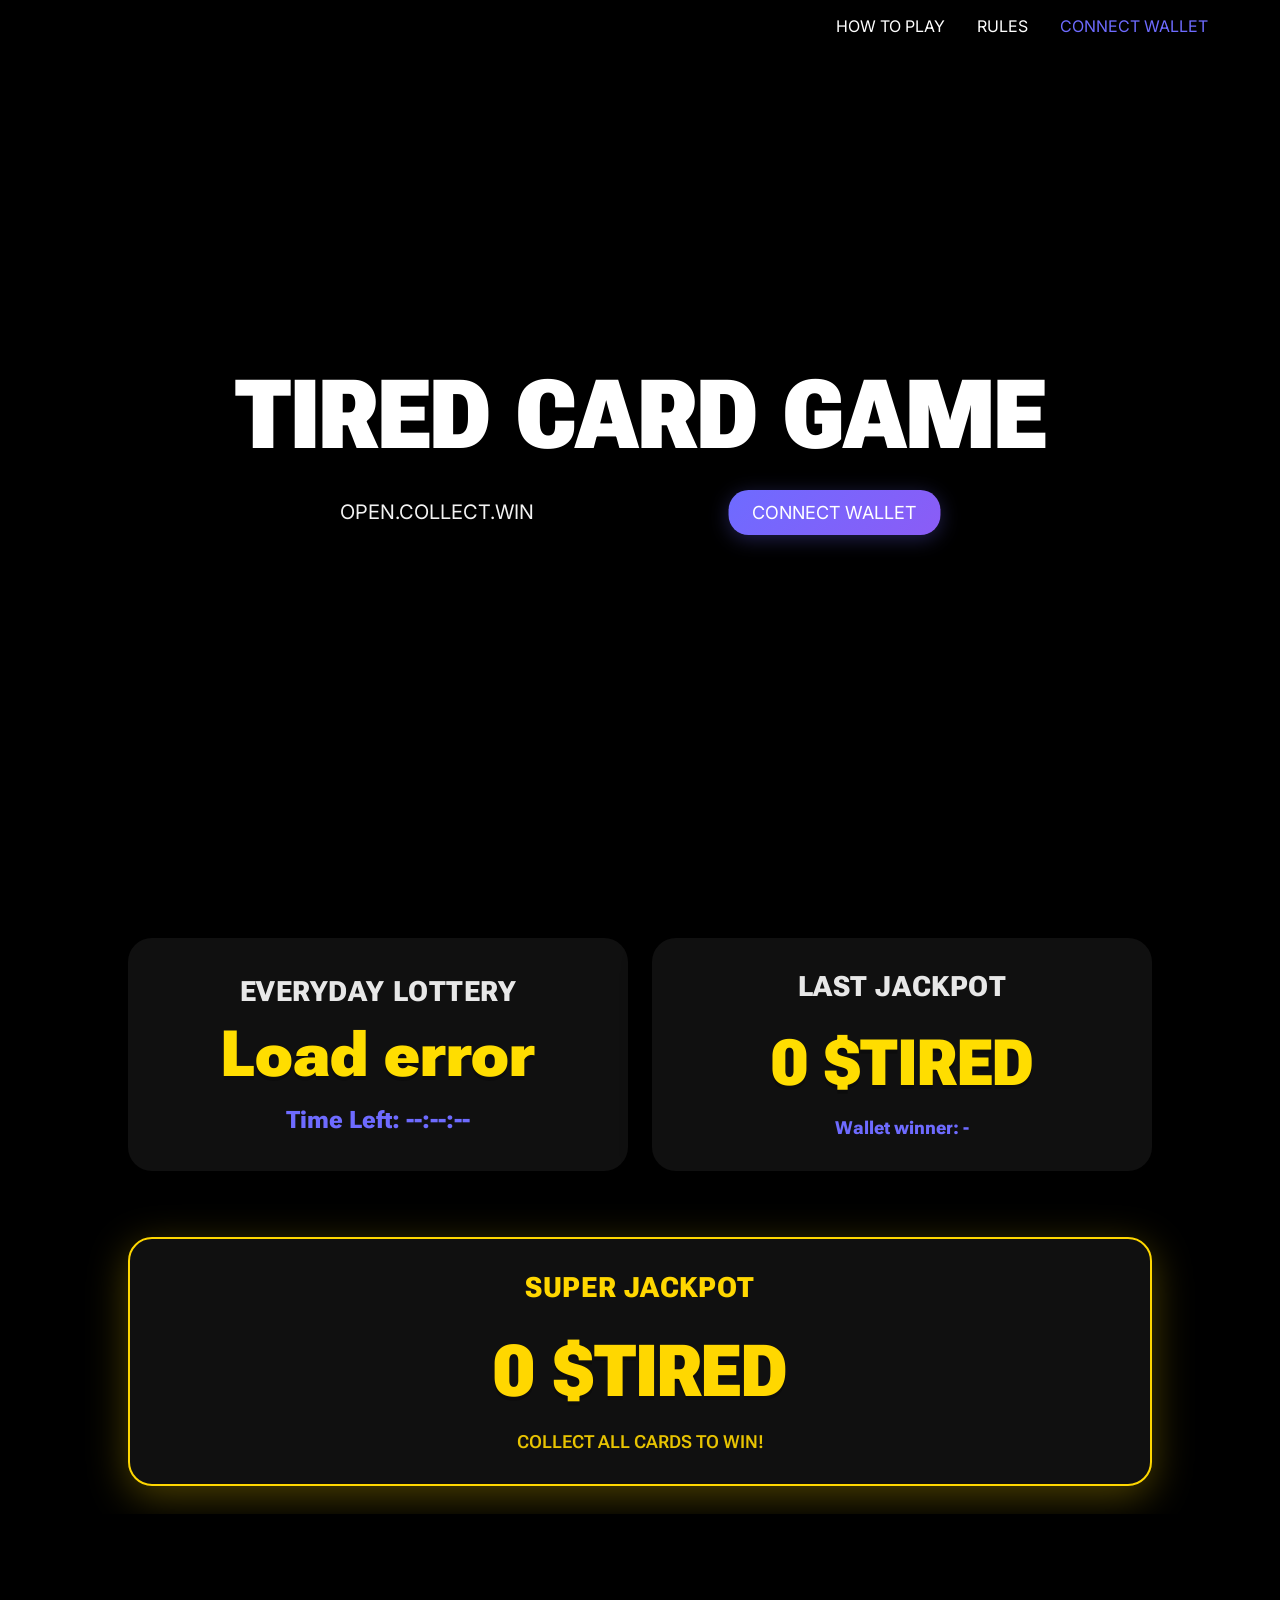
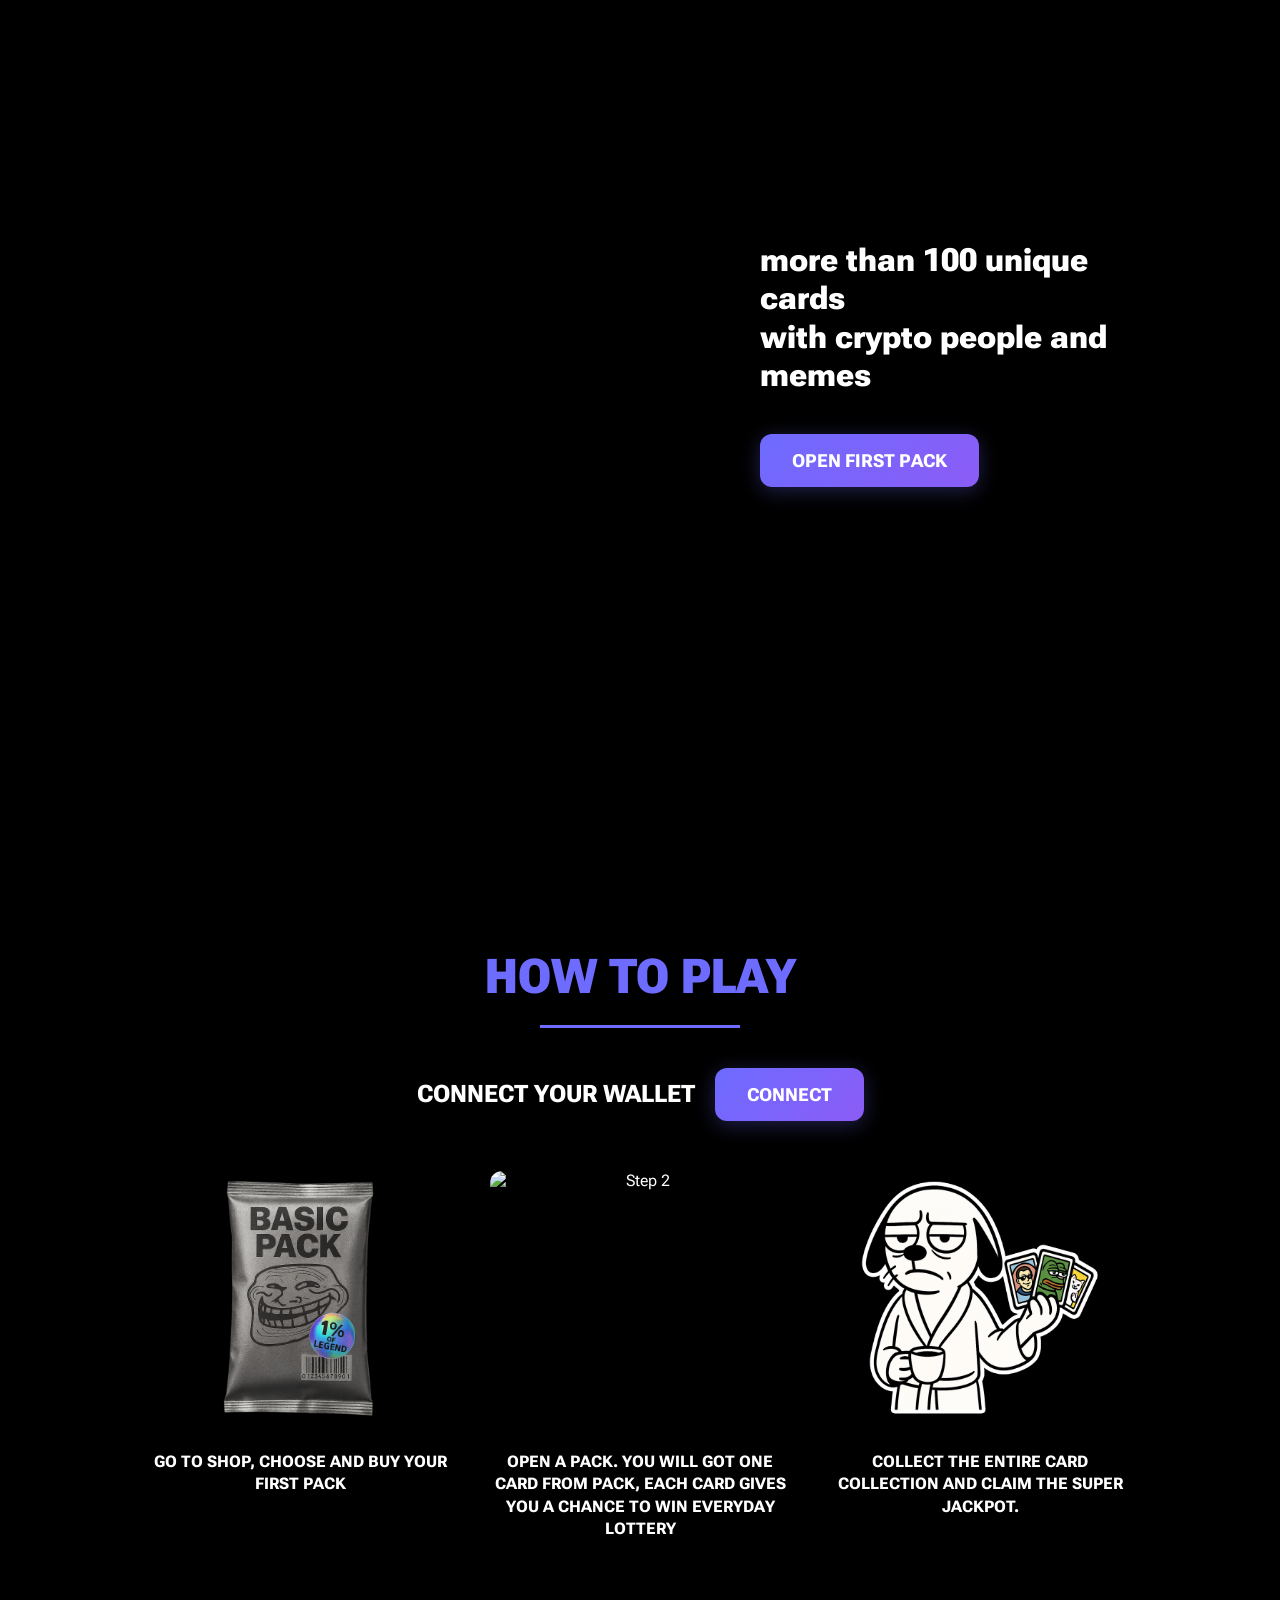
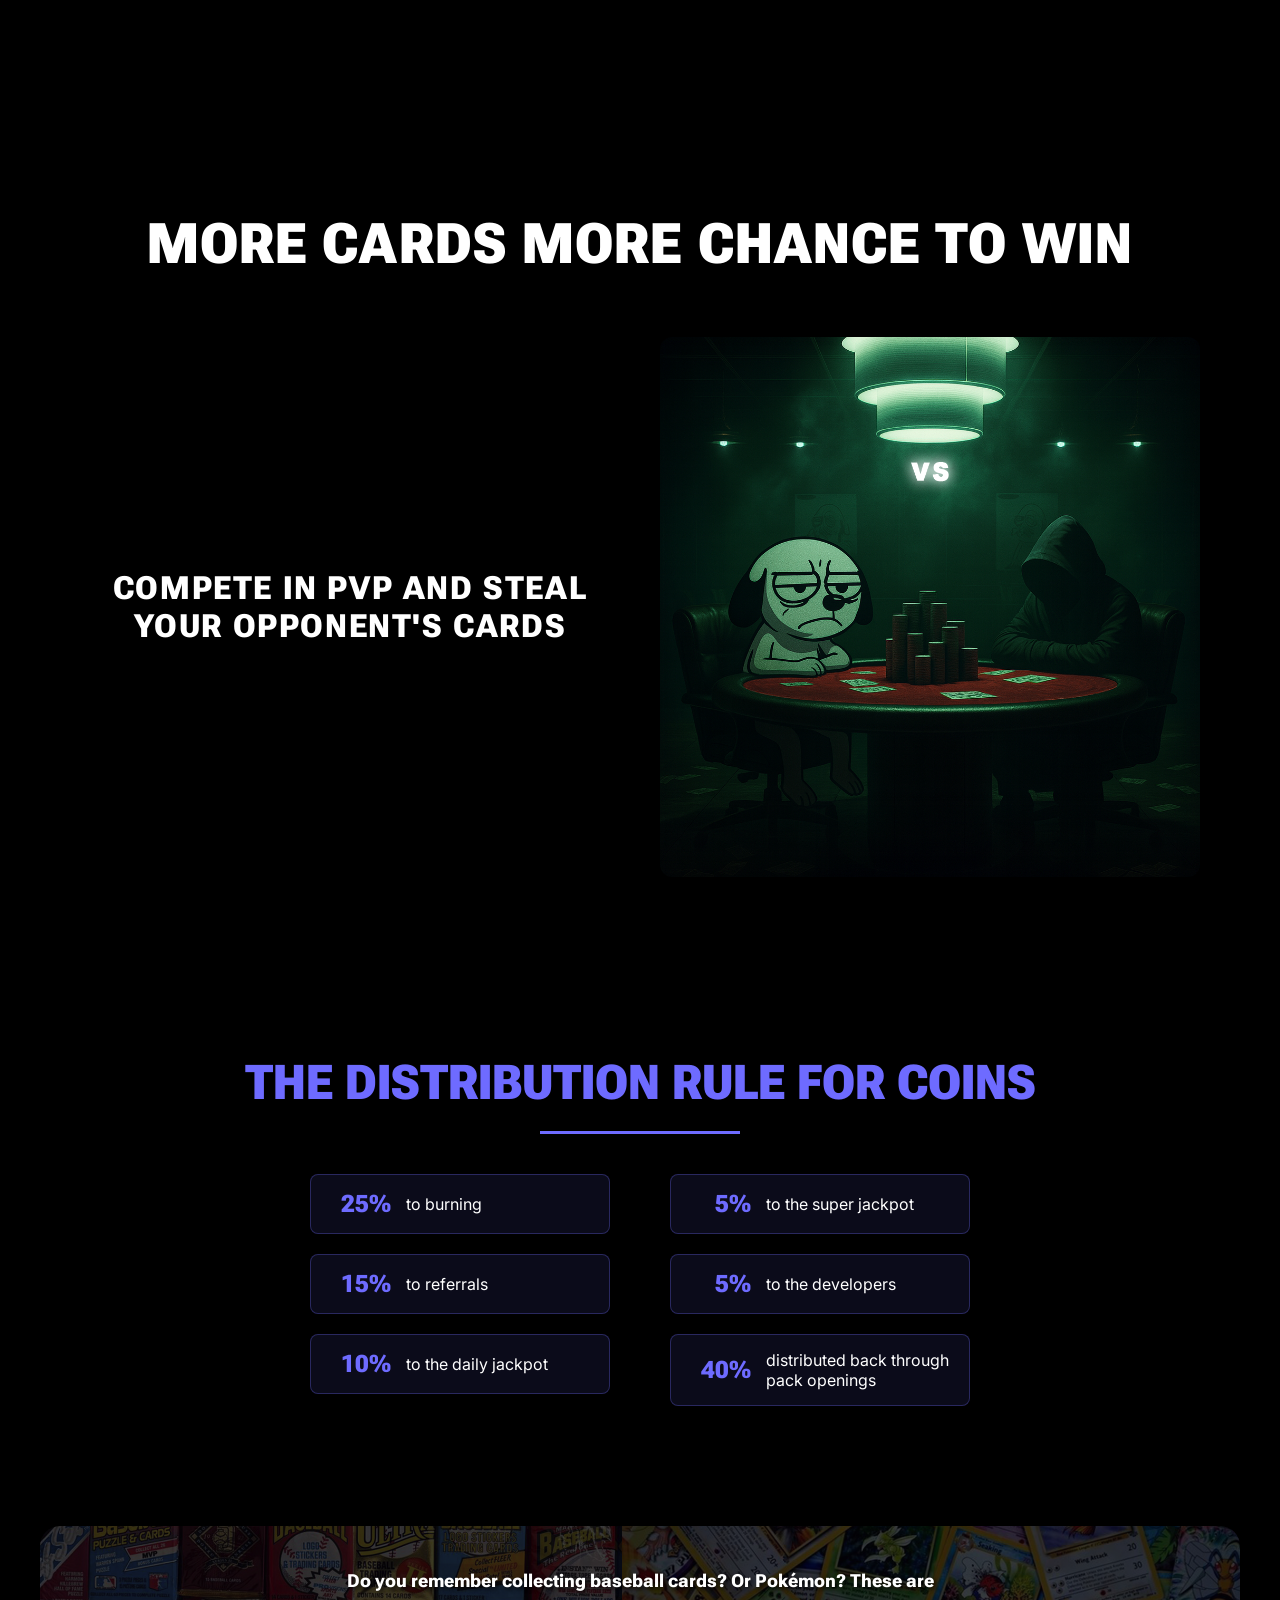
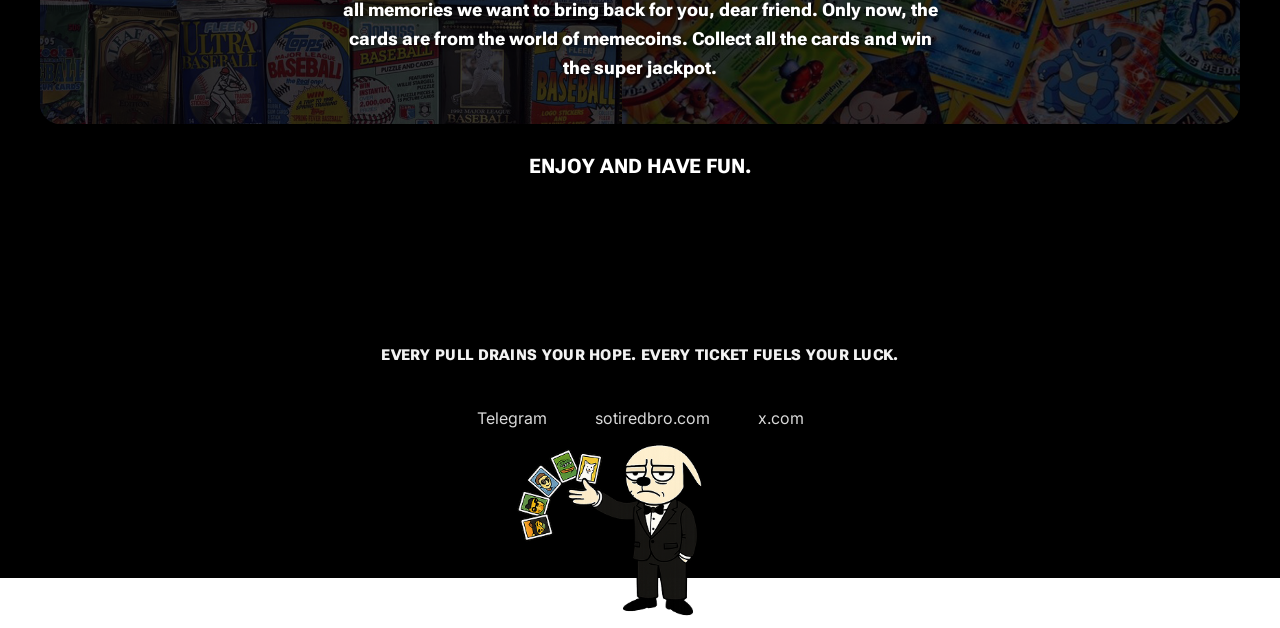
==== app/public/index.html @ 576affbe "mvp for software rewritten from the gamba repo on another backend" ====
<!DOCTYPE html>
<html lang="ru">
<head>
    <meta charset="UTF-8">
    <meta name="viewport" content="width=device-width, initial-scale=1.0">
    <title>Tired Game</title>
    <link rel="preconnect" href="https://fonts.googleapis.com">
    <link rel="preconnect" href="https://fonts.gstatic.com" crossorigin>
    <link href="https://fonts.googleapis.com/css2?family=Roboto+Flex:opsz,wght@8..144,100;8..144,800;8..144,900&family=Inter:wght@400&display=swap" rel="stylesheet">
    <link rel="stylesheet" href="css/style.css">
    <link rel="stylesheet" href="css/jackpot-animations.css">
    <script src="https://unpkg.com/@solana/web3.js@1.95.3/lib/index.iife.min.js"></script>
    <script>
        // Buffer polyfill for browser
        if (typeof Buffer === 'undefined') {
            window.Buffer = {
                from: (data, encoding) => {
                    if (typeof data === 'string') {
                        return new TextEncoder().encode(data);
                    }
                    return new Uint8Array(data);
                },
                isBuffer: (obj) => {
                    return obj instanceof Uint8Array;
                }
            };
        }
        
        // Ensure solanaWeb3 is available
        if (window.solanaWeb3) {
            console.log('Solana Web3.js loaded successfully');
        } else {
            console.error('Solana Web3.js failed to load');
        }
    </script>
</head>
<body class="page-home">
    <!-- Header -->
    <header class="header">
        <div class="header-content">
            <div class="header-brand"><span class="brand-label">$TIRED</span></div>
            <div id="user-section" class="user-info hidden">
                <div class="user-dropdown">
                    <button class="user-dropdown-button" id="userDropdownButton">
                        <span class="wallet-address-short" id="wallet-address-short"></span>
                        <span class="dropdown-arrow">▼</span>
                    </button>
                    <div class="user-dropdown-content" id="userDropdownContent">
                        <div class="dropdown-balance">
                            <span class="balance-label">Balance:</span>
                            <span class="balance-amount" id="balance">0.0000 TIRED</span>
                        </div>
                        <div class="dropdown-actions">
                            <button class="dropdown-logout-button" id="logoutButton">LOG OUT</button>
                        </div>
                    </div>
                </div>
            </div>

            <div id="auth-button-section" class="auth-header">
                <div class="header-nav">
                    <button class="nav-button" id="howItWorksButton">HOW TO PLAY</button>
                    <button class="nav-button" id="rulesButton">RULES</button>
                </div>
                <button id="authButtonHeader" class="connect-wallet-button">CONNECT WALLET</button>
            </div>
        </div>
    </header>

    <!-- Hero -->
    <section class="hero hidden" id="hero-section">
        <video class="hero-video" autoplay muted loop playsinline>
            <source src="img/main/rotation_pack.mp4" type="video/mp4">
        </video>
        <div class="hero-content">
            <h1 class="hero-title">TIRED CARD GAME</h1>
            <div class="hero-actions">
                <p class="hero-subtitle">OPEN.COLLECT.WIN</p>
                <button class="hero-connect-button" id="hero-connect-button">CONNECT WALLET</button>
            </div>
        </div>
    </section>

    <!-- Jackpots row: RTJ and Last Jackpot side by side -->
    <section class="jackpots-row">
        <!-- Real-time Jackpot block (home only) -->
        <section class="jackpot-section" id="rtj-section">
            <div class="jackpot-card">
                <div class="jackpot-title">EVERYDAY LOTTERY</div>
                <div class="jackpot-amount" id="rtj-amount">0 $TIRED</div>
                <div class="jackpot-timer" id="rtj-timer">Time Left: --:--:--</div>
            </div>
        </section>

        <!-- Last jackpot summary (home only) -->
        <section class="last-jackpot-section" id="lastj-section">
            <div class="last-card">
                <div class="last-header">
                    <div class="last-title">LAST JACKPOT</div>
                </div>
                <div class="last-prize-section">
                    <div class="last-amount" id="lastj-amount">0 $TIRED</div>
                </div>
                <div class="last-winner-section" id="lastj-winner" style="display: none;">
                    <div class="winner-wallet">
                        Wallet winner: <span id="lastj-winner-wallet">-</span>
                    </div>
                </div>
            </div>
        </section>
    </section>

    <!-- Super Jackpot block (home only) -->
    <section class="super-jackpot-section" id="superj-section">
        <div class="super-jackpot-card">
            <div class="super-jackpot-title">SUPER JACKPOT</div>
            <div class="super-jackpot-amount" id="superj-amount">0 $TIRED</div>
            <div class="super-jackpot-description">Collect all cards to win!</div>
        </div>
    </section>

    <!-- Hero Pack Opening Section -->
    <section class="hero-pack-section" id="hero-pack-section">
        <div class="hero-pack-container">
            <div class="hero-pack-video">
                <video class="pack-opening-video" autoplay muted loop playsinline>
                    <source src="img/main/opening_pack.mp4" type="video/mp4">
                </video>
            </div>
            <div class="hero-pack-content">
                <div class="hero-pack-text">
                    <div class="hero-pack-description">
                        more than 100 unique cards<br>
                        with crypto people and<br>
                        memes
                    </div>
                    <button class="hero-pack-button" id="hero-pack-connect-button">OPEN FIRST PACK</button>
                </div>
            </div>
        </div>
    </section>

    <!-- How to Play Section -->
    <section class="how-to-play-section" id="how-to-play-section">
        <div class="how-to-play-container">
            <div class="how-to-play-header">
                <h2 class="how-to-play-title">HOW TO PLAY</h2>
                <div class="how-to-play-underline"></div>
            </div>
            
            <div class="how-to-play-connect">
                <div class="connect-text">CONNECT YOUR WALLET</div>
                <button class="connect-button" id="how-to-play-connect-button">CONNECT</button>
            </div>
            
            <div class="how-to-play-steps">
                <div class="step">
                    <div class="step-image">
                        <img src="img/main/how1.png" alt="Step 1" class="step-img">
                    </div>
                    <div class="step-text">GO TO SHOP, CHOOSE AND BUY YOUR FIRST PACK</div>
                </div>
                
                <div class="step">
                    <div class="step-image">
                        <img src="img/main/how2.gif" alt="Step 2" class="step-img">
                    </div>
                    <div class="step-text">OPEN A PACK. YOU WILL GOT ONE CARD FROM PACK, EACH CARD GIVES YOU A CHANCE TO WIN EVERYDAY LOTTERY</div>
                </div>
                
                <div class="step">
                    <div class="step-image">
                        <img src="img/main/how3.png" alt="Step 3" class="step-img">
                    </div>
                    <div class="step-text">COLLECT THE ENTIRE CARD COLLECTION AND CLAIM THE SUPER JACKPOT.</div>
                </div>
            </div>
        </div>
    </section>

    <!-- Battle Section -->
    <section class="promo-section" id="promo-section">
        <div class="promo-container">
            <div class="promo-header">
                <h2 class="promo-title">MORE CARDS MORE CHANCE TO WIN</h2>
            </div>
            
            <div class="promo-content">
                <div class="promo-text">
                    COMPETE IN PVP AND STEAL YOUR OPPONENT'S CARDS
                </div>
                <div class="promo-image">
                    <img src="img/main/bar.png" alt="Promo" class="promo-img">
                </div>
            </div>
        </div>
    </section>

    <!-- Distribution Rules Section -->
    <section class="distribution-section" id="distribution-section">
        <div class="distribution-container">
            <div class="distribution-header">
                <h2 class="distribution-title">THE DISTRIBUTION RULE FOR COINS</h2>
                <div class="distribution-underline"></div>
            </div>
            
            <div class="distribution-rules">
                <div class="rule-column">
                    <div class="rule-item">
                        <span class="rule-percentage">25%</span>
                        <span class="rule-description">to burning</span>
                    </div>
                    <div class="rule-item">
                        <span class="rule-percentage">15%</span>
                        <span class="rule-description">to referrals</span>
                    </div>
                    <div class="rule-item">
                        <span class="rule-percentage">10%</span>
                        <span class="rule-description">to the daily jackpot</span>
                    </div>
                </div>
                <div class="rule-column">
                    <div class="rule-item">
                        <span class="rule-percentage">5%</span>
                        <span class="rule-description">to the super jackpot</span>
                    </div>
                    <div class="rule-item">
                        <span class="rule-percentage">5%</span>
                        <span class="rule-description">to the developers</span>
                    </div>
                    <div class="rule-item">
                        <span class="rule-percentage">40%</span>
                        <span class="rule-description">distributed back through pack openings</span>
                    </div>
                </div>
            </div>
        </div>
    </section>

    <!-- Nostalgia Section -->
    <section class="nostalgia-section" id="nostalgia-section">
        <div class="nostalgia-container">
            <div class="nostalgia-image-container">
                <img src="img/main/pc_last.png" alt="Nostalgia" class="nostalgia-image desktop-image">
                <img src="img/main/mb_last.png" alt="Nostalgia" class="nostalgia-image mobile-image">
                <div class="nostalgia-text">
                    <p>Do you remember collecting baseball cards? Or Pokémon? These are all memories we want to bring back for you, dear friend. Only now, the cards are from the world of memecoins. Collect all the cards and win the super jackpot.</p>
                </div>
            </div>
            <div class="nostalgia-bottom-text">
                <p>ENJOY AND HAVE FUN.</p>
            </div>
        </div>
    </section>

    <!-- Footer -->
    <footer class="footer-section hidden" id="footer">
        <div class="footer-inner">
            <div class="footer-title">EVERY PULL DRAINS YOUR HOPE. EVERY TICKET FUELS YOUR LUCK.</div>
            <div class="footer-links">
                <a href="https://t.me/tiredctoo" class="footer-link">Telegram</a>
                <a href="https://sotiredbro.com" class="footer-link">sotiredbro.com</a>
                <a href="https://x.com/imtiredofcrypto" class="footer-link">x.com</a>
            </div>
            <img src="img/footer.png" alt="Footer" class="footer-image">
        </div>
        <div class="footer-base"></div>
    </footer>

    <script src="scripts/main.js"></script>

    <!-- Message notification -->
    <div id="message" class="hidden"></div>

    <!-- Purchase / Open Modal -->
    <div id="modal-overlay" class="modal-overlay hidden"></div>
    <div id="purchase-modal" class="modal hidden">
        <div class="modal-body" id="modal-body">
            <!-- dynamic content -->
        </div>
    </div>
</body>
</html>
---- app/public/css/style.css ----
* {
    margin: 0;
    padding: 0;
    box-sizing: border-box;
}

html {
    overflow-x: hidden;
    max-width: 100vw;
}

body {
    font-family: 'Roboto Flex', 'Segoe UI', Tahoma, Geneva, Verdana, sans-serif;
    background: #000000;
    color: #ffffff;
    min-height: 100vh;
    overflow-x: hidden;
    max-width: 100vw;
}

/* Prevent horizontal scroll */
.main-content,
.promo-section,
.promo-container,
.promo-content {
    max-width: 100vw;
    overflow-x: hidden;
}

/* Header */
.header {
    background: transparent;
    padding: 1rem 0;
    position: absolute;
    top: 0;
    left: 0;
    right: 0;
    z-index: 100;
}

.header-content {
    max-width: 1200px;
    margin: 0 auto;
    display: flex;
    justify-content: flex-end;
    align-items: center;
    padding: 0 2rem;
}

/* Left brand in header (hidden by default, shown on mobile) */
.header-brand { display: none; }
.header-brand .brand-label {
    color: #ffffff;
    font-family: 'Inter', sans-serif;
    font-size: 16px;
    font-weight: 400;
    text-transform: uppercase;
    pointer-events: none;
}

.header-nav {
    display: flex;
    gap: 2rem;
    margin-right: 2rem;
}

.nav-button {
    background: none;
    border: none;
    color: #ffffff;
    font-family: 'Inter', sans-serif;
    font-size: 16px;
    font-weight: 400;
    cursor: pointer;
    transition: all 0.3s ease;
    text-transform: uppercase;
}

.nav-button:hover {
    opacity: 0.8;
}

.user-info {
    display: flex;
    align-items: center;
    gap: 1rem;
}

.user-dropdown {
    position: relative;
    display: inline-block;
}

.user-dropdown-button {
    background: linear-gradient(45deg, #00d4ff, #0099cc);
    border: none;
    color: #ffffff;
    padding: 10px 16px;
    border-radius: 12px;
    font-family: 'Roboto Flex', sans-serif;
    font-weight: 700;
    cursor: pointer;
    display: flex;
    align-items: center;
    gap: 8px;
    transition: all 0.3s ease;
    min-width: 120px;
    justify-content: space-between;
}

.user-dropdown-button:hover {
    background: linear-gradient(45deg, #00b8e6, #0088bb);
    transform: translateY(-1px);
}

.wallet-address-short {
    font-size: 14px;
    font-weight: 600;
}

.dropdown-arrow {
    font-size: 12px;
    transition: transform 0.3s ease;
}

.user-dropdown.open .dropdown-arrow {
    transform: rotate(180deg);
}

.user-dropdown-content {
    position: absolute;
    top: 100%;
    right: 0;
    background: #101010;
    border-radius: 12px;
    padding: 16px;
    width: 200px;
    box-shadow: 0 10px 30px rgba(0,0,0,0.35);
    z-index: 1000;
    opacity: 0;
    visibility: hidden;
    transform: translateY(-10px);
    transition: all 0.3s ease;
    margin-top: 8px;
}

.user-dropdown.open .user-dropdown-content {
    opacity: 1;
    visibility: visible;
    transform: translateY(0);
}

.dropdown-balance {
    display: flex;
    align-items: center;
    margin-bottom: 12px;
    padding-bottom: 12px;
    border-bottom: 1px solid #333;
    gap: 8px;
}

.balance-label {
    color: #cccccc;
    font-size: 14px;
    font-weight: 500;
}

.balance-amount {
    color: #FFDD00;
    font-size: 16px;
    font-weight: 700;
}

.dropdown-actions {
    display: flex;
    justify-content: center;
}

.dropdown-logout-button {
    background: #f44336;
    color: white;
    border: none;
    padding: 8px 16px;
    border-radius: 8px;
    cursor: pointer;
    font-size: 14px;
    font-weight: 600;
    text-transform: uppercase;
    transition: all 0.3s ease;
    width: 100%;
}

.dropdown-logout-button:hover {
    background: #d32f2f;
    transform: translateY(-1px);
}

/* Main Content */
.main-content {
    max-width: 1200px;
    margin: 2rem auto;
    padding: 0 2rem;
}

.page {
    background: transparent;
    border-radius: 0;
    padding: 0;
    box-shadow: none;
    min-height: 0;
}

/* Styles for individual pages */
body:not(.page-home) .page {
    display: block !important;
    min-height: 100vh;
    padding-top: 80px; /* Space for header */
}

/* Ensure shop page content is visible */
.page-shop .page {
    display: block !important;
    min-height: 100vh;
    padding-top: 80px;
}

/* Ensure shop content is visible */
.page-shop .shop-content {
    display: block !important;
    visibility: visible !important;
    opacity: 1 !important;
}

.page-shop .jackpot-section,
.page-shop .last-jackpot-section,
.page-shop .packs-section {
    display: block !important;
    visibility: visible !important;
    opacity: 1 !important;
}

/* Ensure jackpot blocks are visible on all non-home pages */
.page-shop .jackpot-section,
.page-cards .jackpot-section,
.page-battle .jackpot-section,
.page-referral .jackpot-section,
.page-rules .jackpot-section {
    transform: translateX(0) !important;
    opacity: 1 !important;
    visibility: visible !important;
}

.page-shop .last-jackpot-section,
.page-cards .last-jackpot-section,
.page-battle .last-jackpot-section,
.page-profile .last-jackpot-section,
.page-rules .last-jackpot-section {
    transform: translateX(0) !important;
    opacity: 1 !important;
    visibility: visible !important;
}

/* Ensure last jackpot winner section is visible on home page */
.page-home .last-winner-section {
    display: block !important;
}


.page.hidden { display: none; }

.logout-button {
    background: #f44336;
    color: white;
    border: none;
    padding: 8px 16px;
    border-radius: 20px;
    cursor: pointer;
    font-size: 0.9rem;
}

.auth-header { display: flex; align-items: center; }

.connect-wallet-button {
    background: none;
    border: none;
    color: #6E6BFF;
    font-family: 'Inter', sans-serif;
    font-size: 16px;
    font-weight: 400;
    cursor: pointer;
    transition: all 0.3s ease;
    text-transform: uppercase;
}

.connect-wallet-button:hover { 
    opacity: 0.8; 
}

.connect-wallet-button:disabled { 
    opacity: 0.6; 
    cursor: not-allowed; 
    transform: none; 
}

/* Page Content */
.page-title { font-size: 2rem; color: #333; margin-bottom: 2rem; text-align: center; }
/* Packs Shop */
.packs-section { margin-top: 4vh; }
.packs-title {
    font-family: 'Roboto Flex', sans-serif;
    font-weight: 900; /* Black */
    font-size: 40px;
    text-transform: uppercase;
    color: #ffffff;
    margin: 0 5% 24px;
}
.packs-grid {
    display: grid;
    grid-template-columns: repeat(auto-fit, minmax(280px, 1fr));
    row-gap: 4vw;
    column-gap: 12vw;
    margin: 0 5% 40px;
}

/* My Packs on collection page: 3 per row on desktop, centered */
#mypacks-section .packs-grid,
#mypacks-grid {
    display: grid;
    grid-template-columns: repeat(3, minmax(220px, 1fr));
    gap: 24px;
    max-width: 1200px;
    margin: 0 auto 40px; /* center */
}

/* Reduce pack visual size inside My Packs only */
#mypacks-grid .pack-image { max-height: 360px; }

/* Denser grid on Shop page only */
.shop-content .packs-grid {
    row-gap: 2vw;
    column-gap: 6vw;
    margin: 0 2% 32px;
}
.pack-container { display: flex; flex-direction: column; gap: 0; }
.pack-image { width: 100%; height: auto; max-height: 600px; object-fit: contain; border-radius: 16px 16px 0 0; }
.pack-card { background: #101010; border: none; border-radius: 16px; padding: 20px; color: #fff; display: flex; flex-direction: column; gap: 10px; }
.pack-name { font-family: 'Roboto Flex', sans-serif; font-weight: 800; font-size: 24px; margin-bottom: 8px; }
.pack-price { font-family: 'Roboto Flex', sans-serif; font-weight: 600; font-size: 16px; color: #ddd; }
.pack-rates { font-family: 'Roboto Flex', sans-serif; font-weight: 300; font-size: 13px; color: #cccccc; line-height: 1.4; margin-top: 8px; }
.pack-actions { margin-top: 12px; }
.pack-buy-btn { background: #6A5ACD; border: none; color: #ffffff; padding: 10px 16px; border-radius: 12px; font-family: 'Roboto Flex', sans-serif; font-weight: 700; cursor: pointer; width: 100%; }
.pack-buy-btn:hover { background: #5A4ABD; }
.pack-buy-btn:disabled { opacity: 0.6; cursor: not-allowed; }

/* Distribution Rules Section */
.distribution-section {
    width: 100%;
    min-height: 50vh;
    background: #000000;
    padding: 60px 0;
    display: flex;
    align-items: center;
    justify-content: center;
}

.distribution-section {
    opacity: 0;
    transform: translateY(50px);
    transition: all 1.2s cubic-bezier(0.4, 0, 0.2, 1);
}

.distribution-section.animate-in {
    opacity: 1;
    transform: translateY(0);
}

.distribution-header {
    opacity: 0;
    transform: translateY(30px);
    transition: all 0.8s cubic-bezier(0.4, 0, 0.2, 1) 0.2s;
}

.distribution-section.animate-in .distribution-header {
    opacity: 1;
    transform: translateY(0);
}

.distribution-rules {
    opacity: 0;
    transform: translateY(30px);
    transition: all 0.8s cubic-bezier(0.4, 0, 0.2, 1) 0.4s;
}

.distribution-section.animate-in .distribution-rules {
    opacity: 1;
    transform: translateY(0);
}

.distribution-container {
    width: 100%;
    max-width: 1200px;
    padding: 0 40px;
    text-align: center;
}

.distribution-header {
    margin-bottom: 40px;
}

.distribution-title {
    font-family: 'Roboto Flex', sans-serif;
    font-weight: 800;
    font-size: 48px;
    color: #6E6BFF;
    margin: 0 0 20px 0;
    text-transform: uppercase;
}

.distribution-underline {
    width: 200px;
    height: 3px;
    background: #6E6BFF;
    margin: 0 auto;
}

.distribution-rules {
    display: flex;
    gap: 60px;
    justify-content: center;
    align-items: flex-start;
}

.rule-column {
    display: flex;
    flex-direction: column;
    gap: 20px;
    flex: 1;
    max-width: 300px;
}

.rule-item {
    display: flex;
    align-items: center;
    gap: 15px;
    padding: 15px 20px;
    background: rgba(110, 107, 255, 0.1);
    border: 1px solid rgba(110, 107, 255, 0.3);
    border-radius: 8px;
    transition: all 0.3s ease;
}

.rule-item:hover {
    background: rgba(110, 107, 255, 0.2);
    border-color: rgba(110, 107, 255, 0.5);
    transform: translateY(-2px);
}

.rule-percentage {
    font-family: 'Roboto Flex', sans-serif;
    font-weight: 800;
    font-size: 24px;
    color: #6E6BFF;
    min-width: 60px;
    text-align: right;
}

.rule-description {
    font-family: 'Inter', sans-serif;
    font-weight: 400;
    font-size: 16px;
    color: #ffffff;
    text-align: left;
    flex: 1;
}

/* Responsive Design for Distribution Section */
@media (max-width: 768px) {
    .distribution-container {
        padding: 0 20px;
    }
    
    .distribution-title {
        font-size: 36px;
    }
    
    .distribution-rules {
        flex-direction: column;
        gap: 20px;
        align-items: center;
    }
    
    .rule-column {
        max-width: 100%;
        width: 100%;
    }
    
    .rule-item {
        padding: 12px 16px;
    }
    
    .rule-percentage {
        font-size: 20px;
        min-width: 50px;
    }
    
    .rule-description {
        font-size: 14px;
    }
}

@media (max-width: 480px) {
    .distribution-title {
        font-size: 28px;
    }
    
    .rule-percentage {
        font-size: 18px;
        min-width: 45px;
    }
    
    .rule-description {
        font-size: 13px;
    }
}

.footer-section { margin-top: 12vh; position: relative; padding-bottom: 200px; }
.footer-inner { text-align: center; color: #ffffff; display: flex; flex-direction: column; align-items: center; gap: 20px; }
.footer-title {
    font-family: 'Roboto Flex', sans-serif;
    font-weight: 900; /* Black */
    font-size: 15px;
    text-transform: uppercase;
    letter-spacing: 0.02em;
    opacity: 0.95;
}
.footer-links {
    margin-top: 24px;
    display: flex;
    gap: 48px;
    align-items: center;
    justify-content: center;
}
.footer-link {
    color: #ffffff;
    text-decoration: none;
    font-family: 'Inter', sans-serif;
    opacity: 0.85;
}
.footer-link:hover { opacity: 1; }

.footer-base { position: absolute; left: 0; right: 0; bottom: 0; width: 100%; height: 50px; background: #ffffff; z-index: 1; }
.footer-image { position: absolute; left: 50%; bottom: 0; transform: translateX(-50%); height: 200px; object-fit: contain; z-index: 2; }

/* Footer on Shop page */
.shop-footer { margin-top: 12vh; text-align: center; color: #ffffff; }
.shop-footer .footer-title { font-family: 'Roboto Flex', sans-serif; font-weight: 900; font-size: 15px; text-transform: uppercase; letter-spacing: 0.02em; opacity: 0.95; }
.shop-footer .footer-links { margin-top: 24px; display: flex; gap: 48px; align-items: center; justify-content: center; }
.shop-footer .footer-link { color: #ffffff; text-decoration: none; font-family: 'Inter', sans-serif; opacity: 0.85; }
.shop-footer .footer-link:hover { opacity: 1; }
.pack-info-text {
    grid-column: 3;
    grid-row: 2;
    display: flex;
    flex-direction: column;
    align-items: center;
    justify-content: center;
    background: none;
    padding: 20px;
    color: #ffffff;
    font-family: 'Roboto Flex', sans-serif;
    font-weight: 800;
    font-size: 24px;
    text-transform: uppercase;
    text-align: center;
    line-height: 1.2;
    position: relative;
}

/* Referral page */
.referral-section { margin: 4vh 2% 12vh; }
.referral-row { display: grid; grid-template-columns: 120px 1fr auto; align-items: center; gap: 16px; margin: 24px 0; }
.ref-label { color: #ffffff; font-family: 'Inter', sans-serif; font-size: 18px; }
.ref-input { background: #21213a; color: #ffffff; border: 1px solid #334; padding: 12px 16px; border-radius: 14px; width: 100%; font-family: 'Inter', sans-serif; }
.ref-copy-btn { background: linear-gradient(45deg, #6E6BFF, #6E6BFF); color: #ffffff; border: none; padding: 10px 16px; border-radius: 14px; cursor: pointer; font-family: 'Inter', sans-serif; font-weight: 700; }
.referral-stats { display: grid; grid-template-columns: 1fr 1fr; gap: 24px; margin: 24px 0; }
.ref-stat { display: flex; gap: 12px; align-items: baseline; }
.ref-stat-label { color: #ffffff; opacity: .85; font-family: 'Inter', sans-serif; }
.ref-stat-value { color: #ffffff; font-family: 'Inter', sans-serif; font-size: 18px; }
.ref-claim { margin-top: 24px; }
.ref-claim-btn { background: #FFDD00; color: #000; border: none; padding: 14px 22px; border-radius: 24px; font-family: 'Roboto Flex', sans-serif; font-weight: 900; letter-spacing: .02em; cursor: pointer; }

.pack-info-text::after {
    content: '';
    width: 100%;
    height: 2px;
    background: #ffffff;
    margin-top: 10px;
    position: relative;
}


.rules-section {
    margin-top: 4vh;
}

.rules-container {
    margin: 0 5%;
    display: flex;
    flex-direction: column;
    gap: 20px;
}

.rules-card {
    background: #101010;
    border: 1px solid #1e1e1e;
    border-radius: 16px;
    padding: 24px;
}

.rules-card-title {
    font-family: 'Roboto Flex', sans-serif;
    font-weight: 800;
    font-size: 20px;
    color: #6E6BFF;
    text-transform: uppercase;
    margin-bottom: 12px;
}

.rules-list { 
    list-style: none; 
    padding-left: 0; 
}

.rules-list li {
    position: relative;
    padding-left: 18px;
    margin: 8px 0;
    font-family: 'Inter', sans-serif;
    opacity: 0.95;
}

.rules-list li::before {
    content: '';
    position: absolute;
    left: 0;
    top: 10px;
    width: 8px;
    height: 8px;
    border-radius: 50%;
    background: #6E6BFF;
}

@media (max-width: 768px) {
    .rules-container { margin: 0 2%; }
    .rules-card { padding: 18px; }
}

.content-grid {
    display: grid;
    grid-template-columns: repeat(auto-fit, minmax(300px, 1fr));
    gap: 2rem;
    margin-top: 2rem;
}

.card { background: #f8f9fa; padding: 1.5rem; border-radius: 15px; border: 1px solid #e9ecef; }
.card h3 { color: #333; margin-bottom: 1rem; }
.card p { color: #666; line-height: 1.6; }

/* Messages */
.message { margin-top: 1rem; padding: 1rem; border-radius: 10px; }
.message.error { background: #ffebee; color: #c62828; }
.message.success { background: #e8f5e8; color: #2e7d32; }
.hidden { display: none; }

/* Responsive */
@media (max-width: 768px) {
    .header-content { flex-direction: column; gap: 1rem; padding: 0 1rem; }
    .nav { gap: 1rem; }
    .user-info { flex-direction: column; gap: 0.5rem; }
    .main-content { padding: 0 1rem; }
    
    /* Make packs grid single column on mobile */
    .packs-grid {
        display: flex;
        flex-direction: column;
        gap: 3vh !important;
        margin: 0 2% 20px !important;
    }

    /* My Packs: stack full-width on mobile */
    #mypacks-section .packs-grid,
    #mypacks-grid {
        display: flex;
        flex-direction: column;
        max-width: 100%;
        width: 100%;
        margin: 0 2% 20px !important;
    }
    
    .shop-content .packs-grid {
        display: flex;
        flex-direction: column;
        gap: 3vh !important;
    }
    
    .packs-title {
        font-size: 32px;
        margin: 0 2% 16px;
    }
    
    /* Reduce pack sizes on mobile */
    .pack-image {
        max-height: 300px;
    }
    
    .pack-card {
        padding: 14px;
    }
    
    .pack-name {
        font-size: 18px;
    }
    
    .pack-price {
        font-size: 14px;
    }
    
    .pack-rates {
        font-size: 11px;
    }
}

/* Hero */
.hero {
    position: relative;
    height: 100vh;
    width: 100vw;
    overflow: hidden;
    display: flex;
    align-items: center;
    justify-content: center;
}

.hero-image {
    display: block;
    width: 100%;
    height: 100vh;
    object-fit: cover;
}

.hero-video {
    display: block;
    width: auto;
    height: auto;
    max-width: 100%;
    max-height: 80vh;
    object-fit: contain;
    z-index: 1;
}

.hero-content { 
    position: absolute; 
    top: 50%; 
    left: 50%; 
    transform: translate(-50%, -50%);
    z-index: 2;
    text-align: center;
    display: flex;
    flex-direction: column;
    align-items: center;
    justify-content: center;
}

.hero-title {
    margin: 0;
    color: #ffffff;
    text-transform: uppercase;
    font-family: 'Roboto Flex', sans-serif;
    font-weight: 800; /* ExtraBold */
    font-size: 96px;
    line-height: 1.05;
    text-shadow: 0 4px 20px rgba(0,0,0,0.35);
    white-space: nowrap;
}

.hero-actions {
    margin-top: 24px;
    display: flex;
    justify-content: space-between;
    align-items: center;
    width: 100%;
    max-width: 600px;
}

.hero-subtitle {
    font-family: 'Inter', sans-serif;
    font-size: 20px;
    font-weight: 400;
    color: #ffffff;
    opacity: 0.95;
    text-transform: uppercase;
    white-space: nowrap;
    margin: 0;
}

.hero-connect-button {
    background: linear-gradient(135deg, #6E6BFF 0%, #8B5CF6 100%);
    border: none;
    border-radius: 20px;
    padding: 12px 24px;
    color: #ffffff;
    font-family: 'Inter', sans-serif;
    font-weight: 400;
    font-size: 18px;
    text-transform: uppercase;
    cursor: pointer;
    transition: all 0.3s ease;
    white-space: nowrap;
    margin: 0;
    box-shadow: 0 4px 20px rgba(110, 107, 255, 0.3);
}

.hero-connect-button:hover { 
    transform: translateY(-2px); 
    box-shadow: 0 6px 25px rgba(110, 107, 255, 0.4);
}

.hero-connect-button:disabled { 
    opacity: 0.6; 
    cursor: not-allowed; 
    transform: none; 
}

@media (max-width: 1024px) {
    .hero-content { top: 50%; left: 50%; transform: translate(-50%, -50%); }
    .hero-title { font-size: 64px; }
    .hero-actions { max-width: 500px; }
    .hero-subtitle { font-size: 18px; }
    .hero-connect-button { font-size: 18px; }
    .hero-video { max-height: 80vh; }
}

@media (max-width: 1024px) {
    /* Mobile/tablet header adjustments */
    .header-content { justify-content: space-between; }
    .header-nav { display: none; }
    .header-brand { display: block; }
    .hero { height: 100vh; }
    .hero-content { top: 50%; left: 50%; transform: translate(-50%, -50%); }
    .hero-title { font-size: 42px; }
    .hero-actions { max-width: 400px; }
    .hero-subtitle { font-size: 16px; }
    .hero-connect-button { font-size: 16px; }
    .hero-video { max-height: 70vh; }
}


/* Jackpot */
.jackpots-row {
    display: flex;
    gap: 24px;
    align-items: stretch;
    justify-content: center;
    padding: 0 10%;
}

.jackpots-row #rtj-section,
.jackpots-row #lastj-section {
    flex: 1;
}

/* Normalize jackpot cards inside the jackpots row to look and size the same */
.jackpots-row .jackpot-card,
.jackpots-row .last-card {
    margin: 0; /* override any side margins */
    height: 100%;
    min-height: 200px;
    border-radius: 24px;
    padding: 32px 24px;
    background: #101010;
    box-shadow: 0 10px 30px rgba(0,0,0,0.35);
    display: flex;
    flex-direction: column;
    justify-content: center;
    align-items: center;
    text-align: center;
}
/* Override legacy side margins inside RTJ when used in jackpots-row */
.jackpots-row #rtj-section .jackpot-card { margin: 0; }
/* Tighter vertical spacing between rows inside jackpots on home */
.jackpots-row .jackpot-title,
.jackpots-row .last-title { margin-bottom: 12px; }
.jackpots-row .jackpot-amount,
.jackpots-row .last-amount { margin-bottom: 8px; }
.jackpots-row .jackpot-timer,
.jackpots-row .winner-wallet { margin-top: 8px; }

/* Animations are defined in jackpot-animations.css; no local overrides here */

@media (max-width: 768px) {
    .jackpots-row { flex-direction: column; gap: 16px; padding: 0 2%; }
}
.jackpot-section { 
    padding: 20px 0 28px; 
    margin-top: 2vh; 
    transition: all 1.5s cubic-bezier(0.4, 0, 0.2, 1);
}

/* Jackpot animations moved to jackpot-animations.css */

.jackpot-card { 
    background: #101010; 
    border-radius: 24px; 
    padding: 32px 24px; 
    box-shadow: 0 10px 30px rgba(0,0,0,0.35); 
    text-align: center; 
    min-height: 200px;
    display: flex;
    flex-direction: column;
    justify-content: center;
}
/* Home page jackpot should have side margins */
#rtj-section .jackpot-card { margin: 0 5%; }

.jackpot-title,
.last-title {
    font-family: 'Roboto Flex', sans-serif;
    font-weight: 800;
    font-size: 28px;
    letter-spacing: 0.02em;
    color: #FFFFFF;
    opacity: 0.9;
    margin-bottom: 28px;
}

.jackpot-amount,
.last-amount {
    font-family: 'Roboto Flex', sans-serif;
    font-weight: 800;
    font-size: 64px;
    line-height: 1.1;
    color: #FFDD00;
    text-shadow: 0 4px 0 rgba(0,0,0,0.25);
    margin-bottom: 20px;
    word-wrap: break-word;
    overflow-wrap: break-word;
}

.jackpot-timer,
.winner-wallet {
    font-family: 'Roboto Flex', sans-serif;
    font-weight: 800;
    font-size: 24px;
    color: #6E6BFF;
}

/* Reduce wallet font size only inside Last Jackpot block (desktop/tablet) */
.last-jackpot-section .winner-wallet {
    font-size: 18px;
}

/* Tighter vertical spacing only for Last Jackpot block */
.last-jackpot-section .last-title { margin-bottom: 6px; }
.last-jackpot-section .last-amount { margin-bottom: 4px; }
.last-jackpot-section .winner-wallet { margin-top: 4px; line-height: 1.2; }

/* Hide 'Prize pool:' label everywhere */
.last-subtitle { display: none !important; }

/* Compact spacing for Last Jackpot on all pages */
.last-card .last-title { margin-bottom: 6px; }
.last-card .last-amount { margin-bottom: 6px; }
.last-card .winner-wallet { margin-top: 6px; line-height: 1.2; }
.last-card .last-prize-section { margin-bottom: 6px; }

/* Smaller Last Jackpot fonts on all non-home pages */
body:not(.page-home) .last-jackpot-section .last-title { font-size: 22px; }
body:not(.page-home) .last-jackpot-section .last-amount { font-size: 56px; }
body:not(.page-home) .last-jackpot-section .winner-wallet { font-size: 16px; }

/* Last Jackpot */
.last-jackpot-section { 
    padding: 20px 0 28px; 
    margin-top: 2vh; 
    transition: all 1.5s cubic-bezier(0.4, 0, 0.2, 1);
}

/* Last jackpot animations moved to jackpot-animations.css */
.last-card {
    margin: 0 5%;
    background: #101010;
    border-radius: 24px;
    padding: 32px 24px;
    color: #ffffff;
    min-height: 150px;
    display: flex;
    flex-direction: column;
    justify-content: center;
    align-items: center;
}
.last-header { display: flex; justify-content: center; align-items: baseline; gap: 16px; margin-bottom: 20px; }
/* unify winner/info styles with timer */
/* winner-wallet unified above with jackpot-timer */
/* last-amount unified above with jackpot-amount */

/* Last jackpot content layout */
.last-prize-section {
    text-align: center;
    margin-bottom: 20px;
}

.last-winner-section {
    text-align: center;
}

/* Super Jackpot */
.super-jackpot-section { 
    padding: 20px 10% 28px; 
    margin-top: 2vh; 
    transition: all 1.5s cubic-bezier(0.4, 0, 0.2, 1);
}

.super-jackpot-card { 
    margin: 0;
    background: #101010;
    border: 2px solid #FFD700;
    border-radius: 24px; 
    padding: 32px 24px; 
    box-shadow: 0 10px 40px rgba(255, 215, 0, 0.3); 
    text-align: center; 
    min-height: 200px;
    display: flex;
    flex-direction: column;
    justify-content: center;
    animation: superJackpotGlow 2s ease-in-out infinite;
}

@keyframes superJackpotGlow {
    0%, 100% {
        box-shadow: 0 10px 40px rgba(255, 215, 0, 0.2);
        border-color: #FFD700;
    }
    50% {
        box-shadow: 0 10px 50px rgba(255, 215, 0, 0.4);
        border-color: #FFED4E;
    }
}

.super-jackpot-title {
    font-family: 'Roboto Flex', sans-serif;
    font-weight: 800;
    font-size: 28px;
    letter-spacing: 0.02em;
    color: #FFD700;
    opacity: 1;
    margin-bottom: 28px;
    text-transform: uppercase;
}

.super-jackpot-amount {
    font-family: 'Roboto Flex', sans-serif;
    font-weight: 800;
    font-size: 72px;
    line-height: 1.1;
    color: #FFD700;
    text-shadow: 0 4px 0 rgba(0,0,0,0.25);
    margin-bottom: 20px;
    word-wrap: break-word;
    overflow-wrap: break-word;
}

.super-jackpot-timer {
    font-family: 'Roboto Flex', sans-serif;
    font-weight: 800;
    font-size: 24px;
    color: #FFD700;
}

.super-jackpot-description {
    font-family: 'Roboto Flex', sans-serif;
    font-weight: 600;
    font-size: 18px;
    color: #FFD700;
    opacity: 0.9;
    text-transform: uppercase;
}

/* Jackpot carousel for non-home pages */
.jackpot-carousel {
    margin: 40px 0 60px;
    padding: 0 2%;
    position: relative;
    min-height: 280px; /* Minimum height, expands for last jackpot content */
    overflow: hidden;
}

.jackpot-carousel-track {
    position: relative;
    width: 100%;
    min-height: 280px;
}

.jackpot-carousel-item {
    position: absolute;
    top: 0;
    left: 0;
    width: 100%;
    opacity: 0;
    transform: translateX(20px);
    transition: opacity 1.5s ease-in-out, transform 1.5s ease-in-out; /* Smoother transition */
    pointer-events: none;
}

.jackpot-carousel-item.active {
    opacity: 1;
    transform: translateX(0);
    pointer-events: auto;
    z-index: 1;
}

/* Styling for carousel items */
.jackpot-carousel-item .jackpot-card,
.jackpot-carousel-item .last-card {
    margin: 0;
    width: 100%;
}

.jackpot-carousel-item .jackpot-card {
    height: 280px;
    display: flex;
    flex-direction: column;
    justify-content: center;
}

.jackpot-carousel-item .last-card {
    padding: 32px 24px;
    /* Auto height for last jackpot to fit all content */
    min-height: 280px;
    display: flex;
    flex-direction: column;
    justify-content: center;
    align-items: center;
}

.jackpot-carousel-item .super-jackpot-card {
    margin: 0;
    width: 100%;
    padding: 32px 24px;
    min-height: 280px;
    display: flex;
    flex-direction: column;
    justify-content: center;
}

.jackpot-carousel-item .super-jackpot-amount {
    font-size: 64px;
}

.jackpot-carousel-item .super-jackpot-timer {
    font-size: 24px;
}

.jackpot-carousel-item .super-jackpot-description {
    font-size: 16px;
}

/* Responsive design for jackpot */
@media (max-width: 768px) {
    .jackpot-card {
        padding: 24px 16px;
        min-height: 160px;
    }
    
    .jackpot-amount {
        font-size: 48px;
    }

    .jackpot-timer {
        font-size: 20px;
    }
    
    .last-card {
        padding: 20px 16px;
        min-height: 120px;
    }
    
    /* Fix carousel height on mobile */
    .jackpot-carousel {
        min-height: 380px;
    }
    
    .jackpot-carousel-track {
        min-height: 380px;
    }
    
    .jackpot-carousel-item .last-card {
        min-height: 380px;
    }
}

/* Responsive design for last jackpot */
@media (max-width: 768px) {
    .last-header {
        justify-content: center;
    }
    
    
    .last-prize-section {
        text-align: center;
        width: 100%;
    }
    
    .last-winner-section {
        text-align: center;
        width: 100%;
    }
    
    .jackpot-title,
    .last-title {
        font-size: 20px;
    }
    
    .last-date {
        font-size: 20px;
    }
    
    .last-subtitle {
        font-size: 18px;
    }
    
    .last-amount {
        font-size: 48px;
    }
    
    .winner-wallet {
        font-size: 12px;
        word-wrap: break-word;
        overflow-wrap: break-word;
        line-height: 1.3;
    }
    
    .shop-content .last-subtitle {
        font-size: 18px !important;
    }
    
    .shop-content .last-amount {
        font-size: 48px !important;
    }
    
    .shop-content .winner-wallet {
        font-size: 12px !important;
    }
}

@media (max-width: 480px) {
    .jackpot-card {
        padding: 20px 12px;
        min-height: 140px;
    }
    
    .jackpot-amount {
        font-size: 36px;
    }
    
    .jackpot-timer {
        font-size: 18px;
    }
    
    .last-card {
        padding: 16px 12px;
        min-height: 100px;
    }
    
    /* Fix carousel height on small mobile */
    .jackpot-carousel {
        min-height: 420px;
    }
    
    .jackpot-carousel-track {
        min-height: 420px;
    }
    
    .jackpot-carousel-item .last-card {
        min-height: 420px;
    }
}

/* removed duplicate unintended global overrides for last jackpot on mobile */
    .shop-content .last-subtitle {
        font-size: 14px !important;
    }
    
    .shop-content .last-amount {
        font-size: 36px !important;
    }
    
    .shop-content .winner-wallet {
        font-size: 10px !important;
    }

/* Hero Pack Opening Section */
.hero-pack-section {
    width: 100%;
    height: 100vh;
    display: flex;
    align-items: center;
    justify-content: center;
    background: #000000;
    position: relative;
    overflow: hidden;
    margin-bottom: 0 !important;
    padding-bottom: 0 !important;
}

.hero-pack-container {
    width: 100%;
    height: 100%;
    display: flex;
    position: relative;
}

.hero-pack-video {
    width: 50%;
    height: 100%;
    position: relative;
    overflow: hidden;
    padding: 100px;
    box-sizing: border-box;
}

.pack-opening-video {
    width: 100%;
    height: 100%;
    object-fit: contain;
}

.hero-pack-content {
    width: 50%;
    height: 100vh;
    display: flex;
    align-items: center;
    justify-content: center;
    background: #000000;
    padding: 40px;
}

.hero-pack-text {
    text-align: left;
    max-width: 400px;
    margin: 0 auto;
}

.hero-pack-description {
    font-family: 'Roboto Flex', sans-serif;
    font-weight: 800;
    font-size: 32px;
    color: #ffffff;
    line-height: 1.2;
    margin-bottom: 40px;
}

.hero-pack-button {
    background: linear-gradient(135deg, #6E6BFF 0%, #8B5CF6 100%);
    border: none;
    border-radius: 12px;
    padding: 16px 32px;
    font-family: 'Roboto Flex', sans-serif;
    font-weight: 800;
    font-size: 18px;
    color: #ffffff;
    text-transform: uppercase;
    cursor: pointer;
    transition: all 0.3s ease;
    box-shadow: 0 4px 20px rgba(110, 107, 255, 0.3);
}

.hero-pack-button:hover {
    transform: translateY(-2px);
    box-shadow: 0 6px 25px rgba(110, 107, 255, 0.4);
}

.hero-pack-button:active {
    transform: translateY(0);
}

/* Responsive design for hero pack section */
@media (max-width: 768px) {
    .hero-pack-section {
        min-height: 100vh !important;
        height: 100vh !important;
        padding: 0 !important;
        margin: 0 !important;
    }
    
    .hero-pack-container {
        height: 100vh !important;
        flex-direction: column;
        position: relative;
    }
    
    .hero-pack-video {
        width: 100%;
        height: 100% !important;
        position: absolute;
        top: 0;
        left: 0;
        z-index: 1;
        padding: 0;
        display: flex;
        align-items: center;
        justify-content: center;
    }
    
    .hero-pack-video .pack-opening-video {
        height: 100vh !important;
        width: 100%;
        object-fit: cover !important;
    }
    
    .hero-pack-content {
        width: 100%;
        height: 100%;
        position: relative;
        z-index: 2;
        background: rgba(0, 0, 0, 0.3);
        display: flex;
        align-items: center;
        justify-content: center;
        padding: 20px;
    }
    
    .hero-pack-text {
        text-align: center;
        max-width: 100%;
    }
    
    .hero-pack-description {
        font-size: 24px;
        margin-bottom: 30px;
        color: #ffffff;
        text-shadow: 0 2px 4px rgba(0, 0, 0, 0.5);
    }
    
    .hero-pack-button {
        font-size: 16px;
        padding: 14px 28px;
    }
}

@media (max-width: 480px) {
    .hero-pack-description {
        font-size: 20px;
        margin-bottom: 20px;
        text-shadow: 0 2px 4px rgba(0, 0, 0, 0.7);
    }
    
    .hero-pack-button {
        font-size: 14px;
        padding: 12px 24px;
        box-shadow: 0 4px 20px rgba(110, 107, 255, 0.4);
    }
}

/* How to Play Section */
.how-to-play-section {
    width: 100%;
    min-height: 100vh;
    background: #000000;
    padding: 0 !important;
    margin-top: -20px !important;
    display: flex;
    align-items: center;
    justify-content: center;
}

/* Promo Section */
.promo-section {
    width: 100%;
    min-height: 100vh;
    background: #000000;
    padding: 60px 0;
    display: flex;
    align-items: center;
    justify-content: center;
}

.promo-container {
    width: 100%;
    max-width: 1200px;
    padding: 0 40px;
    text-align: center;
    background: transparent;
    border: none;
}

.promo-header {
    margin-bottom: 60px;
}

.promo-title {
    font-family: 'Roboto Flex', sans-serif;
    font-weight: 800;
    font-size: clamp(24px, 4.5vw, 56px);
    color: #ffffff;
    text-transform: uppercase;
    letter-spacing: 0.02em;
    margin: 0;
    white-space: nowrap;
}

.promo-content {
    display: flex;
    align-items: center;
    justify-content: center;
    gap: 40px;
    flex-wrap: wrap;
    background: transparent;
    border: none;
}

.promo-text {
    font-family: 'Roboto Flex', sans-serif;
    font-weight: 800;
    font-size: 32px;
    color: #ffffff;
    text-transform: uppercase;
    letter-spacing: 0.05em;
    flex: 1;
    min-width: 300px;
}

.promo-image {
    flex: 1;
    min-width: 300px;
    display: flex;
    justify-content: center;
    align-items: center;
    background: transparent;
    border: none;
}

.promo-img {
    max-width: 100%;
    height: auto;
    border-radius: 12px;
    background: transparent;
}

/* Promo Section Responsive */
@media (max-width: 1024px) {
    .promo-title {
        font-size: 60px;
    }
    
    .promo-text {
        font-size: 28px;
    }
}

@media (max-width: 768px) {
    .promo-section {
        padding: 40px 0;
    }
    
    .promo-container {
        padding: 0 20px;
    }
    
    .promo-title {
        font-size: 48px;
    }
    
    .promo-text {
        font-size: 24px;
    }
}

@media (max-width: 640px) {
    .promo-title {
        font-size: 36px;
        white-space: normal;
    }
    
    .promo-text {
        font-size: 20px;
    }
}

@media (max-width: 480px) {
    .promo-section {
        padding: 30px 0;
    }
    
    .promo-container {
        padding: 0 15px;
    }
    
    .promo-title {
        font-size: 28px;
        white-space: normal;
    }
    
    .promo-text {
        font-size: 16px;
    }
    
    /* Мобильная версия - текст под картинкой */
    .promo-content {
        flex-direction: column;
        gap: 20px;
    }
    
    .promo-image {
        position: relative;
        flex: none;
        min-width: auto;
        width: 100%;
    }
    
    .promo-text {
        position: static;
        text-align: center;
        white-space: normal; /* allow wrapping to avoid horizontal scroll */
        overflow-wrap: anywhere;
        word-break: break-word;
        text-shadow: 2px 2px 4px rgba(0, 0, 0, 0.8);
        z-index: 10;
        width: 100%;
        max-width: 100%;
        padding: 0 8px;
        margin: 0;
    }
}

/* How to Play Animations */
.how-to-play-section {
    opacity: 0;
    transform: translateY(50px);
    transition: all 1.2s cubic-bezier(0.4, 0, 0.2, 1);
}

.how-to-play-section.animate-in {
    opacity: 1;
    transform: translateY(0);
}

.how-to-play-header {
    opacity: 0;
    transform: translateY(30px);
    transition: all 0.8s cubic-bezier(0.4, 0, 0.2, 1) 0.2s;
}

.how-to-play-section.animate-in .how-to-play-header {
    opacity: 1;
    transform: translateY(0);
}

.how-to-play-connect {
    opacity: 0;
    transform: translateY(30px);
    transition: all 0.8s cubic-bezier(0.4, 0, 0.2, 1) 0.4s;
}

.how-to-play-section.animate-in .how-to-play-connect {
    opacity: 1;
    transform: translateY(0);
}

.how-to-play-steps {
    opacity: 0;
    transform: translateY(30px);
    transition: all 0.8s cubic-bezier(0.4, 0, 0.2, 1) 0.6s;
}

.how-to-play-section.animate-in .how-to-play-steps {
    opacity: 1;
    transform: translateY(0);
}

.step {
    opacity: 0;
    transform: scale(0.8) translateY(20px);
    transition: all 0.6s cubic-bezier(0.4, 0, 0.2, 1);
}

.how-to-play-section.animate-in .step:nth-child(1) {
    opacity: 1;
    transform: scale(1) translateY(0);
    transition-delay: 0.8s;
}

.how-to-play-section.animate-in .step:nth-child(2) {
    opacity: 1;
    transform: scale(1) translateY(0);
    transition-delay: 1.0s;
}

.how-to-play-section.animate-in .step:nth-child(3) {
    opacity: 1;
    transform: scale(1) translateY(0);
    transition-delay: 1.2s;
}

.how-to-play-container {
    width: 100%;
    max-width: 1200px;
    padding: 0 40px;
    text-align: center;
}

.how-to-play-header {
    margin-bottom: 40px;
}

.how-to-play-title {
    font-family: 'Roboto Flex', sans-serif;
    font-weight: 800;
    font-size: 48px;
    color: #6E6BFF;
    margin: 0 0 20px 0;
    text-transform: uppercase;
}

.how-to-play-underline {
    width: 200px;
    height: 3px;
    background: #6E6BFF;
    margin: 0 auto;
}

.how-to-play-connect {
    display: flex;
    align-items: center;
    justify-content: center;
    gap: 20px;
    margin-bottom: 50px;
}

.connect-text {
    font-family: 'Roboto Flex', sans-serif;
    font-weight: 800;
    font-size: 24px;
    color: #ffffff;
    text-transform: uppercase;
}

.connect-button {
    background: linear-gradient(135deg, #6E6BFF 0%, #8B5CF6 100%);
    border: none;
    border-radius: 12px;
    padding: 16px 32px;
    font-family: 'Roboto Flex', sans-serif;
    font-weight: 800;
    font-size: 18px;
    color: #ffffff;
    text-transform: uppercase;
    cursor: pointer;
    transition: all 0.3s ease;
    box-shadow: 0 4px 20px rgba(110, 107, 255, 0.3);
}

.connect-button:hover {
    transform: translateY(-2px);
    box-shadow: 0 6px 25px rgba(110, 107, 255, 0.4);
}

.how-to-play-steps {
    display: flex;
    gap: 40px;
    justify-content: center;
    align-items: flex-start;
}

.step {
    flex: 1;
    max-width: 300px;
    display: flex;
    flex-direction: column;
    align-items: center;
}

.step-image {
    margin-bottom: 30px;
    width: 100%;
    height: 250px;
    display: flex;
    align-items: center;
    justify-content: center;
    border-radius: 12px;
    background: transparent;
}

.step-img {
    width: 100%;
    height: 100%;
    object-fit: contain;
    border-radius: 12px;
}

.step-text {
    font-family: 'Roboto Flex', sans-serif;
    font-weight: 800;
    font-size: 16px;
    color: #ffffff;
    text-transform: uppercase;
    text-align: center;
    line-height: 1.4;
}

/* Responsive design for how to play section */
@media (max-width: 768px) {
    .how-to-play-section {
        padding: 0 0 !important;
        margin-top: 30px !important;
    }
    
    .how-to-play-container {
        padding: 0 20px;
    }
    
    .how-to-play-title {
        font-size: 36px;
    }
    
    .how-to-play-connect {
        flex-direction: column;
        gap: 15px;
    }
    
    .connect-text {
        font-size: 20px;
    }
    
    .connect-button {
        font-size: 16px;
        padding: 14px 28px;
    }
    
    .how-to-play-steps {
        flex-direction: column;
        gap: 40px;
        align-items: center;
    }
    
    .step {
        max-width: 100%;
        display: flex;
        flex-direction: column;
        align-items: center;
        text-align: center;
    }
    
    .step-image {
        height: 200px;
    }
    
    .step-text {
        font-size: 14px;
    }
    
    /* Battle Section Mobile */
    .battle-container {
        padding: 0 20px;
    }
    
    .battle-title {
        font-size: 48px;
    }
    
    .battle-content {
        flex-direction: column;
        gap: 30px;
    }
    
    .battle-text {
        font-size: 24px;
        min-width: auto;
    }
    
    .battle-image {
        min-width: auto;
    }
}

@media (max-width: 480px) {
    .how-to-play-title {
        font-size: 28px;
    }
    
    .connect-text {
        font-size: 18px;
    }
    
    .connect-button {
        font-size: 14px;
        padding: 12px 24px;
    }
    
    .step-image {
        height: 150px;
    }
    
    .step {
        display: flex;
        flex-direction: column;
        align-items: center;
        text-align: center;
    }
    
    .step-text {
        font-size: 12px;
    }
    
    /* Battle Section Small Mobile */
    .battle-title {
        font-size: 36px;
    }
    
    .battle-text {
        font-size: 18px;
    }
}

/* Shop layout */
.shop-layout { 
    display: flex; 
    justify-content: center; 
    align-items: flex-start; 
    min-height: 100vh;
    padding: 0;
    margin: 0;
}
.shop-sidebar { 
    display: none; /* Скрываем статическое меню, так как используем динамическое */
}
.shop-content { 
    width: 100%;
    max-width: 1200px;
    margin: 0 auto;
    padding: 20px;
    box-sizing: border-box;
}
/* Ensure wide jackpot card inside shop content */
.shop-content .jackpot-carousel .jackpot-card { margin: 0; width: 100%; padding: 32px 24px; }
.shop-content .jackpot-carousel .last-card { margin: 0; width: 100%; padding: 32px 24px; }
.shop-content .last-jackpot-section { padding: 24px 0; margin-top: 2vh; }
.shop-content .last-subtitle { font-size: 20px !important; }
.shop-content .last-amount { font-size: 64px !important; }
.shop-content .winner-wallet { font-size: 16px !important; }
.shop-brand { font-family: 'Roboto Flex', sans-serif; font-weight: 900; font-size: 22px; color: #ffffff; margin-bottom: 16px; }
.shop-menu { display: flex; flex-direction: column; gap: 12px; }
.shop-menu-item { 
    color: #9aa0a6; 
    text-decoration: none; 
    font-family: 'Inter', sans-serif; 
    text-transform: uppercase; 
    letter-spacing: .06em; 
    display: flex;
    align-items: center;
    gap: 8px;
    padding: 8px 0;
    transition: all 0.3s ease;
}
.shop-menu-item.active, .shop-menu-item:hover { color: #ffffff; }
.menu-icon {
    width: 20px;
    height: 20px;
    object-fit: contain;
    filter: brightness(0.6);
    transition: filter 0.3s ease;
}
.shop-menu-item.active .menu-icon,
.shop-menu-item:hover .menu-icon {
    filter: brightness(1);
}
.shop-content { min-height: 100%; }

/* Hide main nav/logo when in shop */
.header-shop .header-content { justify-content: flex-end; }

/* ==================== DYNAMIC MENU STYLES ==================== */

.dynamic-menu-container {
    position: fixed;
    top: 0;
    left: 0;
    z-index: 1000;
    height: 100vh;
    width: 0; /* Контейнер не должен мешать, только полоса */
}

.dynamic-menu-trigger {
    position: absolute;
    top: 0;
    left: 0;
    width: 8px;
    height: 100vh;
    background: linear-gradient(180deg, #8B5CF6, #7C3AED);
    cursor: pointer;
    transition: all 0.3s ease;
    box-shadow: 2px 0 10px rgba(139, 92, 246, 0.3);
    z-index: 1001;
    display: flex;
    flex-direction: column;
    align-items: center;
    justify-content: center;
    gap: 8px;
    animation: menuPulse 3s ease-in-out infinite;
}

@keyframes menuPulse {
    0%, 100% {
        box-shadow: 2px 0 10px rgba(139, 92, 246, 0.3);
    }
    50% {
        box-shadow: 2px 0 15px rgba(139, 92, 246, 0.6);
    }
}

.dynamic-menu-trigger::before {
    content: '';
    width: 3px;
    height: 3px;
    background: rgba(255, 255, 255, 0.8);
    border-radius: 50%;
    transition: all 0.3s ease;
}

.dynamic-menu-trigger::after {
    content: '';
    width: 3px;
    height: 3px;
    background: rgba(255, 255, 255, 0.6);
    border-radius: 50%;
    transition: all 0.3s ease;
}

.dynamic-menu-trigger:hover {
    width: 12px;
    box-shadow: 4px 0 20px rgba(139, 92, 246, 0.5);
}

.dynamic-menu-trigger:hover::before,
.dynamic-menu-trigger:hover::after {
    background: rgba(255, 255, 255, 1);
    transform: scale(1.2);
}


.menu-hamburger {
    display: none;
}

.menu-hamburger span {
    display: none;
}

.dynamic-menu-overlay {
    position: fixed;
    top: 0;
    left: 0;
    width: 100vw;
    height: 100vh;
    background: rgba(0, 0, 0, 0.7);
    backdrop-filter: blur(10px);
    opacity: 0;
    visibility: hidden;
    transition: all 0.3s ease;
}

.dynamic-menu-container:hover .dynamic-menu-overlay {
    opacity: 1;
    visibility: visible;
}

.dynamic-menu {
    position: absolute;
    top: 0;
    left: 0;
    width: 300px;
    height: 100vh;
    background: linear-gradient(135deg, rgba(0, 0, 0, 0.95), rgba(20, 20, 20, 0.95));
    backdrop-filter: blur(20px);
    border-right: 1px solid rgba(0, 212, 255, 0.2);
    transform: translateX(-100%);
    transition: all 0.3s ease;
    padding: 20px;
    box-sizing: border-box;
    z-index: 1000;
}

.dynamic-menu-container:hover .dynamic-menu {
    transform: translateX(0);
}

.dynamic-menu-header {
    margin-bottom: 40px;
    padding-top: 100px;
}

.dynamic-menu-header .shop-brand {
    font-family: 'Roboto Flex', sans-serif;
    font-weight: 900;
    font-size: 28px;
    color: #ffffff;
    text-align: center;
}

.dynamic-menu-items {
    display: flex;
    flex-direction: column;
    gap: 20px;
}

.dynamic-menu-item {
    display: flex;
    align-items: center;
    gap: 15px;
    padding: 15px 20px;
    color: #9aa0a6;
    text-decoration: none;
    font-family: 'Inter', sans-serif;
    text-transform: uppercase;
    letter-spacing: 0.1em;
    border-radius: 12px;
    transition: all 0.3s ease;
    position: relative;
    overflow: hidden;
}

.dynamic-menu-item::before {
    content: '';
    position: absolute;
    top: 0;
    left: -100%;
    width: 100%;
    height: 100%;
    background: linear-gradient(90deg, transparent, rgba(0, 212, 255, 0.1), transparent);
    transition: left 0.5s ease;
}

.dynamic-menu-item:hover::before {
    left: 100%;
}

.dynamic-menu-item:hover,
.dynamic-menu-item.active {
    color: #ffffff;
    background: rgba(0, 212, 255, 0.1);
    border: 1px solid rgba(0, 212, 255, 0.3);
    transform: translateX(10px);
}

.dynamic-menu-item .menu-icon {
    width: 24px;
    height: 24px;
    object-fit: contain;
    filter: brightness(0.6);
    transition: filter 0.3s ease;
}

.dynamic-menu-item:hover .menu-icon,
.dynamic-menu-item.active .menu-icon {
    filter: brightness(1);
}

.dynamic-menu-item .menu-text {
    font-size: 16px;
    font-weight: 500;
}

/* Animation for menu items */
.dynamic-menu-item {
    opacity: 0;
    transform: translateX(-20px);
    animation: slideInLeft 0.3s ease forwards;
}

.dynamic-menu-item:nth-child(1) { animation-delay: 0.1s; }
.dynamic-menu-item:nth-child(2) { animation-delay: 0.2s; }
.dynamic-menu-item:nth-child(3) { animation-delay: 0.3s; }
.dynamic-menu-item:nth-child(4) { animation-delay: 0.4s; }
.dynamic-menu-item:nth-child(5) { animation-delay: 0.5s; }

@keyframes slideInLeft {
    to {
        opacity: 1;
        transform: translateX(0);
    }
}

/* Responsive adjustments */
@media (max-width: 768px) {
    .dynamic-menu {
        width: 280px;
    }
    
    .dynamic-menu-trigger {
        width: 6px;
    }
    
    .dynamic-menu-trigger:hover {
        width: 10px;
    }
    
    .shop-content {
        padding: 15px;
    }
}


/* Collection tabs */
.collection-tabs { display: flex; gap: 24px; margin: 16px 2% 24px; }
.collection-tab { background: #101010; color: #ffffff; border: 1px solid #1e1e1e; padding: 10px 18px; border-radius: 20px; cursor: pointer; font-family: 'Inter', sans-serif; text-transform: uppercase; opacity: .9; }
.collection-tab.active { background: #6A5ACD; border: none; }
.collection-grid { display: grid; grid-template-columns: repeat(4, 1fr); gap: 24px; margin: 0 2% 40px; }
.collection-card { background: #101010; border-radius: 16px; padding: 16px; border: 1px solid #EAEAEA; color: #ffffff; text-align: center; }
.collection-card-title { font-family: 'Roboto Flex', sans-serif; font-weight: 800; margin-bottom: 6px; }
.collection-card-qty { font-family: 'Inter', sans-serif; opacity: .9; }

/* Mobile: 3 cards per row in collection */
@media (max-width: 768px) {
    .collection-grid {
        grid-template-columns: repeat(3, 1fr);
        gap: 12px;
        margin: 0 2% 24px;
    }
    .collection-card {
        padding: 10px;
    }
}

/* Modal */
.modal-overlay { position: fixed; inset: 0; background: rgba(0,0,0,0.55); backdrop-filter: blur(6px); z-index: 999; }
.modal { position: fixed; top: 50%; left: 50%; transform: translate(-50%, -50%); background: #101010; border: none; border-radius: 16px; padding: 24px; width: min(520px, 92%); z-index: 1000; box-shadow: 0 20px 60px rgba(0,0,0,.6); }
.modal-body { color: #fff; display: flex; flex-direction: column; gap: 16px; align-items: center; text-align: center; }
.modal-title { font-family: 'Roboto Flex', sans-serif; font-weight: 900; font-size: 22px; text-transform: uppercase; }
.modal-image { width: 240px; height: auto; border-radius: 12px; }
.modal-actions { display: flex; gap: 12px; margin-top: 8px; }
.btn { border: none; padding: 12px 18px; border-radius: 12px; cursor: pointer; font-family: 'Inter', sans-serif; font-weight: 700; }
.btn-primary { background: #6A5ACD; color: #fff; }
.btn-secondary { background: #222; color: #fff; border: 1px solid #333; }


/* Battle Page Styles */
.battle-section {
    margin-top: 4vh;
}

.battle-content {
    margin: 0 2%;
    background: #101010;
    border-radius: 24px;
    padding: 32px 24px;
    border: 1px solid #1e1e1e;
    box-shadow: 0 10px 30px rgba(0,0,0,0.35);
}

.battle-info {
    margin-bottom: 24px;
}

.battle-info p {
    font-family: 'Inter', sans-serif;
    font-size: 18px;
    margin-bottom: 24px;
    opacity: 0.9;
}

.battle-rules {
    padding: 0;
}

.battle-rules h3 {
    font-family: 'Roboto Flex', sans-serif;
    font-weight: 800;
    font-size: 20px;
    margin-bottom: 12px;
    color: #6E6BFF;
}

.battle-rules ul {
    list-style: none;
    padding: 0;
}

.battle-rules li {
    font-family: 'Inter', sans-serif;
    margin-bottom: 8px;
    padding-left: 0;
    position: relative;
    opacity: 0.9;
}

.battle-rules li:before {
    content: "";
}

.battle-actions { text-align: center; margin-top: 8px; }

#start-battle-btn {
    font-size: 18px;
    padding: 16px 32px;
    background: #6A5ACD;
    border: none;
    border-radius: 12px;
    color: white;
    font-family: 'Roboto Flex', sans-serif;
    font-weight: 800;
    text-transform: uppercase;
    cursor: pointer;
    transition: all 0.3s ease;
    box-shadow: 0 4px 15px rgba(106, 90, 205, 0.3);
}

#start-battle-btn:hover {
    transform: translateY(-2px);
    background: #5A4ABD;
    box-shadow: 0 6px 20px rgba(106, 90, 205, 0.4);
}

#start-battle-btn:disabled {
    opacity: 0.6;
    cursor: not-allowed;
    transform: none;
}

/* Battle modal buttons */
.battle-modal .btn {
    margin: 16px 8px;
    padding: 12px 24px;
    font-size: 16px;
    border-radius: 8px;
    border: none;
    cursor: pointer;
    transition: all 0.3s ease;
    font-family: 'Roboto Flex', sans-serif;
    font-weight: 600;
}

.battle-modal .btn-primary {
    background: #6A5ACD;
    color: white;
}

.battle-modal .btn-primary:hover {
    transform: translateY(-2px);
    background: #5A4ABD;
    box-shadow: 0 4px 15px rgba(106, 90, 205, 0.3);
}

.battle-modal .btn-secondary {
    background: #333;
    color: white;
    border: 1px solid #555;
}

.battle-modal .btn-secondary:hover {
    background: #444;
    border-color: #666;
}

.battle-modal .btn-danger {
    background: linear-gradient(45deg, #ff6b6b, #ee5a24);
    color: white;
}

.battle-modal .btn-danger:hover {
    transform: translateY(-2px);
    box-shadow: 0 4px 15px rgba(255, 107, 107, 0.3);
}

/* Center the confirm button */
.modal-actions {
    display: flex;
    justify-content: center;
    margin-top: 20px;
}

/* Notification styles */
.notification {
    position: fixed;
    top: 20px;
    right: 20px;
    background: #ff6b6b;
    color: white;
    padding: 16px 24px;
    border-radius: 8px;
    font-family: 'Roboto Flex', sans-serif;
    font-weight: 600;
    font-size: 14px;
    z-index: 10000;
    animation: slideInRight 0.3s ease;
    box-shadow: 0 4px 15px rgba(255, 107, 107, 0.3);
}

.notification.success {
    background: #00d4ff;
    box-shadow: 0 4px 15px rgba(0, 212, 255, 0.3);
}

@keyframes slideInRight {
    from {
        transform: translateX(100%);
        opacity: 0;
    }
    to {
        transform: translateX(0);
        opacity: 1;
    }
}

/* Battle Modal Styles */
.battle-modal {
    width: min(900px, 95%);
    max-height: 90vh;
    overflow-y: auto;
    padding: 32px;
    box-sizing: border-box;
    /* Hide scrollbar for all browsers */
    -ms-overflow-style: none;  /* IE and Edge */
    scrollbar-width: none;  /* Firefox */
}

.battle-modal::-webkit-scrollbar {
    display: none;  /* Chrome, Safari and Opera */
}

.battle-stage {
    display: none;
    animation: fadeIn 0.5s ease;
    padding: 0 16px;
}

.battle-stage.active {
    display: block;
}

@keyframes fadeIn {
    from { opacity: 0; transform: translateY(20px); }
    to { opacity: 1; transform: translateY(0); }
}

.battle-header {
    text-align: center;
    margin-bottom: 32px;
    padding: 0 16px;
}

.battle-title {
    font-family: 'Roboto Flex', sans-serif;
    font-weight: 900;
    font-size: 28px;
    margin-bottom: 8px;
    text-transform: uppercase;
}

.battle-subtitle {
    font-family: 'Inter', sans-serif;
    font-size: 16px;
    opacity: 0.8;
}

.battle-timer {
    font-family: 'Roboto Flex', sans-serif;
    font-weight: 800;
    font-size: 24px;
    color: #ff6b6b;
    text-align: center;
    margin: 24px 0;
    padding: 0 16px;
}

.battle-cards-selection {
    display: grid;
    grid-template-columns: repeat(auto-fit, minmax(80px, 1fr));
    gap: 10px;
    margin: 24px 0;
    max-height: 300px;
    overflow-y: auto;
    padding: 0 8px;
    /* Hide scrollbar for all browsers */
    -ms-overflow-style: none;  /* IE and Edge */
    scrollbar-width: none;  /* Firefox */
}

.battle-cards-selection::-webkit-scrollbar {
    display: none;  /* Chrome, Safari and Opera */
}

.battle-card-item {
    background: #0a0a0a;
    border: 2px solid #333;
    border-radius: 6px;
    padding: 6px;
    cursor: pointer;
    transition: all 0.3s ease;
    text-align: center;
    margin: 2px;
    min-height: 110px;
    display: flex;
    flex-direction: column;
    justify-content: space-between;
}

.battle-card-item:hover {
    border-color: #00d4ff;
    transform: translateY(-2px);
}

.battle-card-item.selected {
    border-color: #ff6b6b;
    background: #1a0a0a;
}

.battle-card-item img {
    width: 100%;
    height: 70px;
    object-fit: contain;
    border-radius: 4px;
    margin-bottom: 4px;
}

/* ==================== HOME PAGE MOBILE HEADER ==================== */
@media (max-width: 1024px) {
    body.page-home .header-nav { display: none !important; }
    body.page-home .header-content { justify-content: center; align-items: center; gap: 24px; flex-direction: row !important; flex-wrap: nowrap; }
    body.page-home .header-brand { display: block; }
    body.page-home .auth-header { margin-left: 0 !important; }
}

.battle-card-name {
    font-family: 'Roboto Flex', sans-serif;
    font-weight: 800;
    font-size: 9px;
    margin-bottom: 2px;
    line-height: 1.1;
}

.battle-card-power {
    font-family: 'Inter', sans-serif;
    font-size: 8px;
    color: #00d4ff;
    font-weight: 600;
}

.battle-summary {
    background: #0a0a0a;
    border-radius: 12px;
    padding: 24px;
    margin: 32px 0;
    border: 1px solid #333;
}

.battle-summary h3 {
    font-family: 'Roboto Flex', sans-serif;
    font-weight: 800;
    font-size: 18px;
    margin-bottom: 12px;
    text-align: center;
}

.battle-summary-stats {
    display: flex;
    justify-content: space-between;
    align-items: center;
}

.battle-player {
    text-align: center;
    flex: 1;
}

.battle-player-name {
    font-family: 'Roboto Flex', sans-serif;
    font-weight: 800;
    font-size: 16px;
    margin-bottom: 8px;
}

.battle-player-power {
    font-family: 'Inter', sans-serif;
    font-size: 24px;
    color: #00d4ff;
    font-weight: 700;
}

.battle-vs {
    font-family: 'Roboto Flex', sans-serif;
    font-weight: 900;
    font-size: 20px;
    color: #ff6b6b;
    margin: 0 20px;
}

.battle-progress {
    width: 100%;
    height: 8px;
    background: #333;
    border-radius: 4px;
    overflow: hidden;
    margin: 16px 0;
}

.battle-progress-bar {
    height: 100%;
    background: linear-gradient(45deg, #00d4ff, #0099cc);
    transition: width 2s ease;
    border-radius: 4px;
}

.battle-result {
    text-align: center;
    padding: 24px;
}

.battle-result-title {
    font-family: 'Roboto Flex', sans-serif;
    font-weight: 900;
    font-size: 32px;
    margin-bottom: 16px;
}

.battle-result-title.victory {
    color: #00ff88;
}

.battle-result-title.defeat {
    color: #ff6b6b;
}

.battle-result-subtitle {
    font-family: 'Inter', sans-serif;
    font-size: 18px;
    opacity: 0.9;
    margin-bottom: 24px;
}

.battle-rewards {
    background: #0a0a0a;
    border-radius: 12px;
    padding: 20px;
    margin: 16px 0;
    border: 1px solid #333;
}

.battle-rewards h4 {
    font-family: 'Roboto Flex', sans-serif;
    font-weight: 800;
    font-size: 16px;
    margin-bottom: 12px;
    text-align: center;
}

.battle-rewards-grid {
    display: grid;
    grid-template-columns: repeat(auto-fit, minmax(120px, 1fr));
    gap: 12px;
}

.battle-reward-card {
    background: #1a1a1a;
    border-radius: 8px;
    padding: 12px;
    text-align: center;
    border: 1px solid #444;
}

.battle-reward-card img {
    width: 100%;
    height: auto;
    border-radius: 6px;
    margin-bottom: 6px;
}

.battle-reward-card-name {
    font-family: 'Inter', sans-serif;
    font-size: 12px;
    opacity: 0.9;
}

/* Search opponent animation */
.searching-opponent {
    text-align: center;
    padding: 40px 20px;
}

.searching-spinner {
    width: 60px;
    height: 60px;
    border: 4px solid #333;
    border-top: 4px solid #00d4ff;
    border-radius: 50%;
    animation: spin 1s linear infinite;
    margin: 0 auto 20px;
}

@keyframes spin {
    0% { transform: rotate(0deg); }
    100% { transform: rotate(360deg); }
}

.searching-text {
    font-family: 'Roboto Flex', sans-serif;
    font-weight: 800;
    font-size: 20px;
    margin-bottom: 8px;
}

.searching-subtitle {
    font-family: 'Inter', sans-serif;
    font-size: 16px;
    opacity: 0.8;
}

/* Nostalgia Section */
.nostalgia-section {
    padding: 60px 20px;
    background: #000000;
}

.nostalgia-container {
    max-width: 1200px;
    margin: 0 auto;
}

.nostalgia-image-container {
    position: relative;
    display: flex;
    justify-content: center;
    align-items: center;
}

.nostalgia-image {
    max-width: 100%;
    height: auto;
    display: block;
    border-radius: 20px;
}

.nostalgia-image.mobile-image {
    display: none;
}

.nostalgia-text {
    position: absolute;
    top: 50%;
    left: 50%;
    transform: translate(-50%, -50%);
    text-align: center;
    max-width: 80%;
    z-index: 10;
}

.nostalgia-text p {
    font-family: 'Roboto Flex', sans-serif;
    font-weight: 800;
    font-size: 18px;
    line-height: 1.6;
    color: #ffffff;
    text-shadow: 2px 2px 4px rgba(0, 0, 0, 0.8);
    margin: 0;
}

.nostalgia-bottom-text {
    text-align: center;
    margin-top: 30px;
}

.nostalgia-bottom-text p {
    font-family: 'Roboto Flex', sans-serif;
    font-weight: 800;
    font-size: 20px;
    color: #ffffff;
    margin: 0;
    text-transform: uppercase;
}

/* Mobile responsive */
@media (max-width: 768px) {
    .nostalgia-image.desktop-image {
        display: none;
    }
    
    .nostalgia-image.mobile-image {
        display: block;
    }
    
    .nostalgia-text {
        max-width: 90%;
        padding: 0 20px;
    }
    
    .nostalgia-text p {
        font-size: 16px;
        font-weight: 800;
    }
    
    .nostalgia-section {
        padding: 40px 15px;
    }
    
    .nostalgia-bottom-text {
        margin-top: 25px;
    }
    
    .nostalgia-bottom-text p {
        font-size: 18px;
    }
}

@media (max-width: 480px) {
    .nostalgia-text {
        max-width: 95%;
        padding: 0 15px;
    }
    
    .nostalgia-text p {
        font-size: 14px;
        font-weight: 800;
    }
    
    .nostalgia-section {
        padding: 30px 10px;
    }
    
    .nostalgia-bottom-text {
        margin-top: 20px;
    }
    
    .nostalgia-bottom-text p {
        font-size: 16px;
    }
}

/* Entry modal styles */
.entry-modal {
    text-align: center;
    max-width: 400px;
    margin: 0 auto;
}

.entry-info {
    margin-bottom: 24px;
}

.entry-status {
    font-size: 18px;
    margin-bottom: 16px;
}

.entry-price {
    font-size: 24px;
    font-weight: 800;
    margin-bottom: 16px;
    color: #6E6BFF;
}

.entry-description {
    font-size: 14px;
    line-height: 1.4;
    opacity: 0.8;
}

/* Entry payment button styling */
.entry-modal .btn-primary {
    background: #6A5ACD !important;
    border-color: #6A5ACD !important;
}

.entry-modal .btn-primary:hover {
    background: #5A4ABD !important;
    border-color: #5A4ABD !important;
}

/* Header user button styling */
.user-dropdown-button {
    background: #6A5ACD !important;
    border-color: #6A5ACD !important;
}

.user-dropdown-button:hover {
    background: #5A4ABD !important;
    border-color: #5A4ABD !important;
}


/* Message notifications */
#message {
    position: fixed;
    top: 20px;
    right: 20px;
    z-index: 10000;
    max-width: 400px;
}

.message {
    padding: 16px 20px;
    border-radius: 8px;
    font-family: 'Roboto Flex', sans-serif;
    font-weight: 600;
    font-size: 14px;
    line-height: 1.4;
    box-shadow: 0 4px 12px rgba(0, 0, 0, 0.3);
    animation: slideInRight 0.3s ease-out;
    margin-bottom: 10px;
}

.message.error {
    background: linear-gradient(135deg, #ff6b6b, #ee5a52);
    color: #ffffff;
    border-left: 4px solid #ff4757;
}

.message.success {
    background: linear-gradient(135deg, #00d4ff, #0099cc);
    color: #ffffff;
    border-left: 4px solid #00b4d8;
}

.message.warning {
    background: linear-gradient(135deg, #ffa726, #ff9800);
    color: #ffffff;
    border-left: 4px solid #ff8f00;
}

@keyframes slideInRight {
    from {
        transform: translateX(100%);
        opacity: 0;
    }
    to {
        transform: translateX(0);
        opacity: 1;
    }
}

/* Auto-hide messages after 5 seconds */
.message {
    animation: slideInRight 0.3s ease-out, fadeOut 0.3s ease-in 4.7s forwards;
}

@keyframes fadeOut {
    to {
        opacity: 0;
        transform: translateX(100%);
    }
}

/* ==================== CASHBACK STYLES ==================== */

.cashback-section {
    background: #101010;
    border: 2px solid #FFD700;
    border-radius: 20px;
    padding: 30px;
    margin: 20px 0;
    box-shadow: 0 0 20px rgba(255, 215, 0, 0.3);
}

.cashback-info {
    margin-bottom: 20px;
}

.cashback-description {
    color: #FFD700;
    font-size: 18px;
    font-weight: 600;
    text-align: center;
    margin-bottom: 15px;
}

.cashback-stats {
    display: grid;
    grid-template-columns: 1fr 1fr;
    gap: 15px;
    margin-bottom: 20px;
}

.cashback-stat {
    display: flex;
    justify-content: space-between;
    align-items: center;
    padding: 10px;
    background: rgba(255, 215, 0, 0.1);
    border-radius: 10px;
    border: 1px solid rgba(255, 215, 0, 0.3);
}

.cashback-stat-label {
    color: #ccc;
    font-size: 14px;
    font-weight: 500;
}

.cashback-stat-value {
    color: #FFD700;
    font-size: 14px;
    font-weight: 700;
}

.cashback-claim {
    text-align: center;
}

.cashback-claim-btn {
    background: linear-gradient(135deg, #FFD700, #FFA500);
    color: #000;
    border: none;
    padding: 15px 30px;
    border-radius: 25px;
    font-size: 16px;
    font-weight: 700;
    cursor: pointer;
    transition: all 0.3s ease;
    box-shadow: 0 4px 15px rgba(255, 215, 0, 0.4);
}

.cashback-claim-btn:hover {
    transform: translateY(-2px);
    box-shadow: 0 6px 20px rgba(255, 215, 0, 0.6);
}

.cashback-claim-btn:active {
    transform: translateY(0);
}

.cashback-claim-btn:disabled {
    background: #666;
    color: #999;
    cursor: not-allowed;
    box-shadow: none;
}

/* Mobile responsive for cashback */
@media (max-width: 768px) {
    .cashback-section {
        padding: 20px;
        margin: 15px 0;
    }
    
    .cashback-stats {
        grid-template-columns: 1fr;
        gap: 10px;
    }
    
    .cashback-stat {
        padding: 8px;
    }
    
    .cashback-stat-label,
    .cashback-stat-value {
        font-size: 12px;
    }
    
    .cashback-description {
        font-size: 16px;
    }
    
    .cashback-claim-btn {
        padding: 12px 25px;
        font-size: 14px;
    }
}

/* === TRADE CARDS CUSTOM UI === */
.trade-card-qty-select {
  display: flex;
  align-items: center;
  gap: 8px;
  background: #191622;
  border-radius: 16px;
  padding: 3px 10px;
  min-width: 96px;
  justify-content: center;
  transition: box-shadow 0.14s, background 0.15s;
  box-shadow: none;
  border: 1.5px solid transparent;
}
.trade-card-qty-selected {
  border: 1.5px solid #6A5ACD;
  box-shadow: 0 0 0 3px rgba(106,90,205,.21);
  background: #23203C;
}
.trade-card-btn {
  border: none;
  border-radius: 50%;
  width: 28px;
  height: 28px;
  font-size: 18px;
  font-weight: 900;
  background: #6A5ACD;
  color: #fff;
  cursor: pointer;
  display: flex;
  justify-content: center;
  align-items: center;
  transition: background .20s, transform .1s;
  outline: none;
  margin: 0 1px;
}
.trade-card-btn:active, .trade-card-btn:focus {
  background: #5A4ABD;
  transform: scale(0.95);
}
.trade-card-btn:hover {
  background: #7C6FF9;
}
.trade-card-qty-val {
  display: inline-block;
  min-width: 28px;
  text-align: center;
  font-family: 'Roboto Flex', sans-serif;
  font-weight: 800;
  font-size: 18px;
  color: #fff;
  user-select: none;
}
.trade-qty-badge {
  position: absolute;
  top: 6px; right: 12px;
  background: #6A5ACD;
  color: #fff;
  font-size: 12px;
  font-weight: 700;
  border-radius: 14px;
  padding: 2px 7px;
  pointer-events: none;
  z-index: 1;
  box-shadow: 0 0 0 2px #101010;
}
.trade-checkbox {
  appearance: none;
  width: 22px;
  height: 22px;
  border-radius: 8px;
  border: 2px solid #555;
  background: #171421;
  display: inline-block;
  position: relative;
  transition: border-color 0.15s, box-shadow 0.14s;
  vertical-align: middle;
  cursor: pointer;
}
.trade-checkbox:checked {
  border-color: #6A5ACD;
  background: #251c42;
  box-shadow: 0 0 0 2px #6A5ACD;
}
.trade-checkbox:checked::after {
  content: '';
  display: block;
  position: absolute;
  left: 6px; top: 2px;
  width: 6px; height: 12px;
  border: solid #fff;
  border-width: 0 3px 3px 0;
  border-radius: 3px;
  transform: rotate(45deg);
}
/* === END TRADE CARDS UI === */
---- app/public/css/jackpot-animations.css ----
/* Jackpot Animations - Only for Home Page */

/* Real Time Jackpot Section Animation */
.page-home .jackpot-section {
    transform: translateX(-100%);
    opacity: 0;
    transition: all 1.5s cubic-bezier(0.4, 0, 0.2, 1);
}

.page-home .jackpot-section.animate-in {
    transform: translateX(0);
    opacity: 1;
}

.page-home .jackpot-section.animate-out {
    transform: translateX(-100%);
    opacity: 0;
}

/* Last Jackpot Section Animation */
.page-home .last-jackpot-section {
    transform: translateX(100%);
    opacity: 0;
    transition: all 1.5s cubic-bezier(0.4, 0, 0.2, 1);
}

/* Super Jackpot Section Animation */
.page-home .super-jackpot-section {
    transform: translateX(-100%);
    opacity: 0;
    transition: all 1.5s cubic-bezier(0.4, 0, 0.2, 1);
}

.page-home .super-jackpot-section.animate-in {
    transform: translateX(0);
    opacity: 1;
}

.page-home .super-jackpot-section.animate-out {
    transform: translateX(-100%);
    opacity: 0;
}

.page-home .last-jackpot-section.animate-in {
    transform: translateX(0);
    opacity: 1;
}

.page-home .last-jackpot-section.animate-out {
    transform: translateX(100%);
    opacity: 0;
}

/* Ensure jackpot sections are visible on other pages */
.page-shop .jackpot-section,
.page-cards .jackpot-section,
.page-battle .jackpot-section,
.page-profile .jackpot-section,
.page-rules .jackpot-section {
    transform: translateX(0) !important;
    opacity: 1 !important;
}

.page-shop .last-jackpot-section,
.page-cards .last-jackpot-section,
.page-battle .last-jackpot-section,
.page-profile .last-jackpot-section,
.page-rules .last-jackpot-section {
    transform: translateX(0) !important;
    opacity: 1 !important;
}

.page-shop .super-jackpot-section,
.page-cards .super-jackpot-section,
.page-battle .super-jackpot-section,
.page-profile .super-jackpot-section,
.page-rules .super-jackpot-section {
    transform: translateX(0) !important;
    opacity: 1 !important;
}
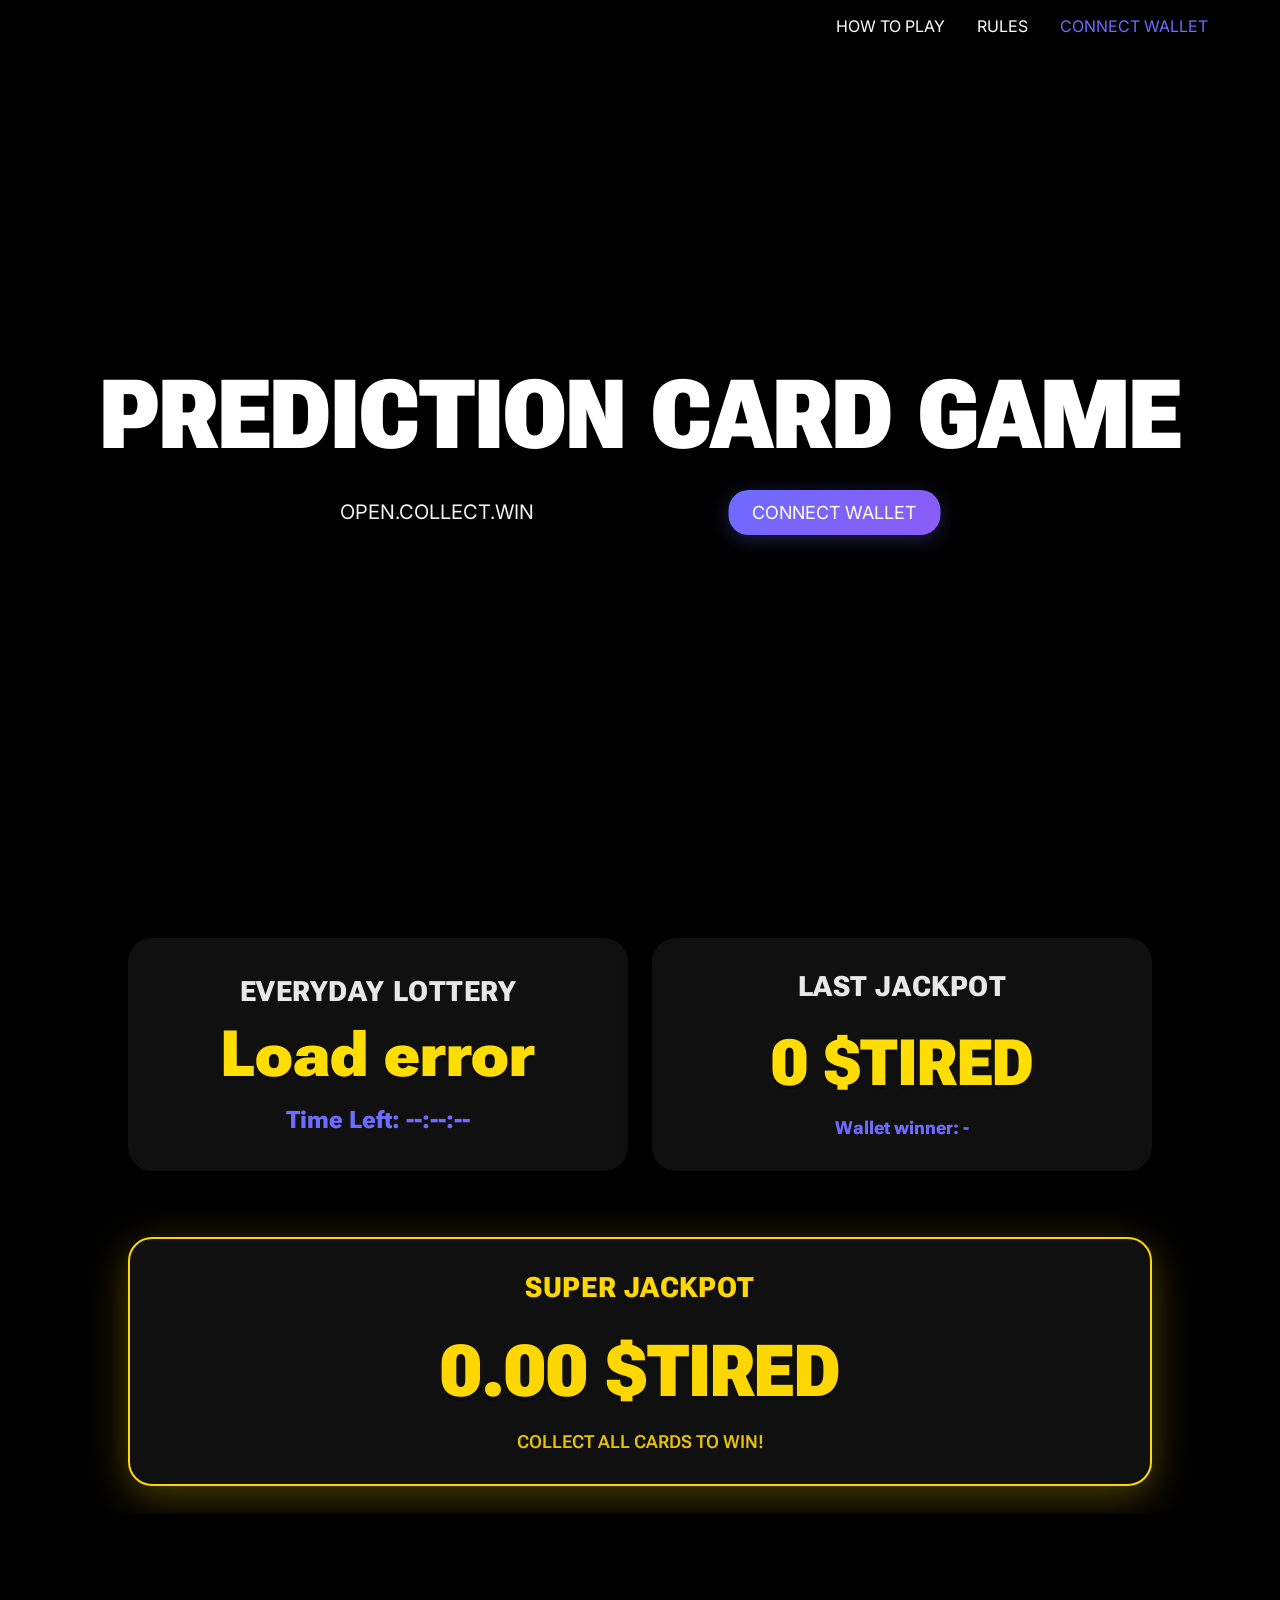
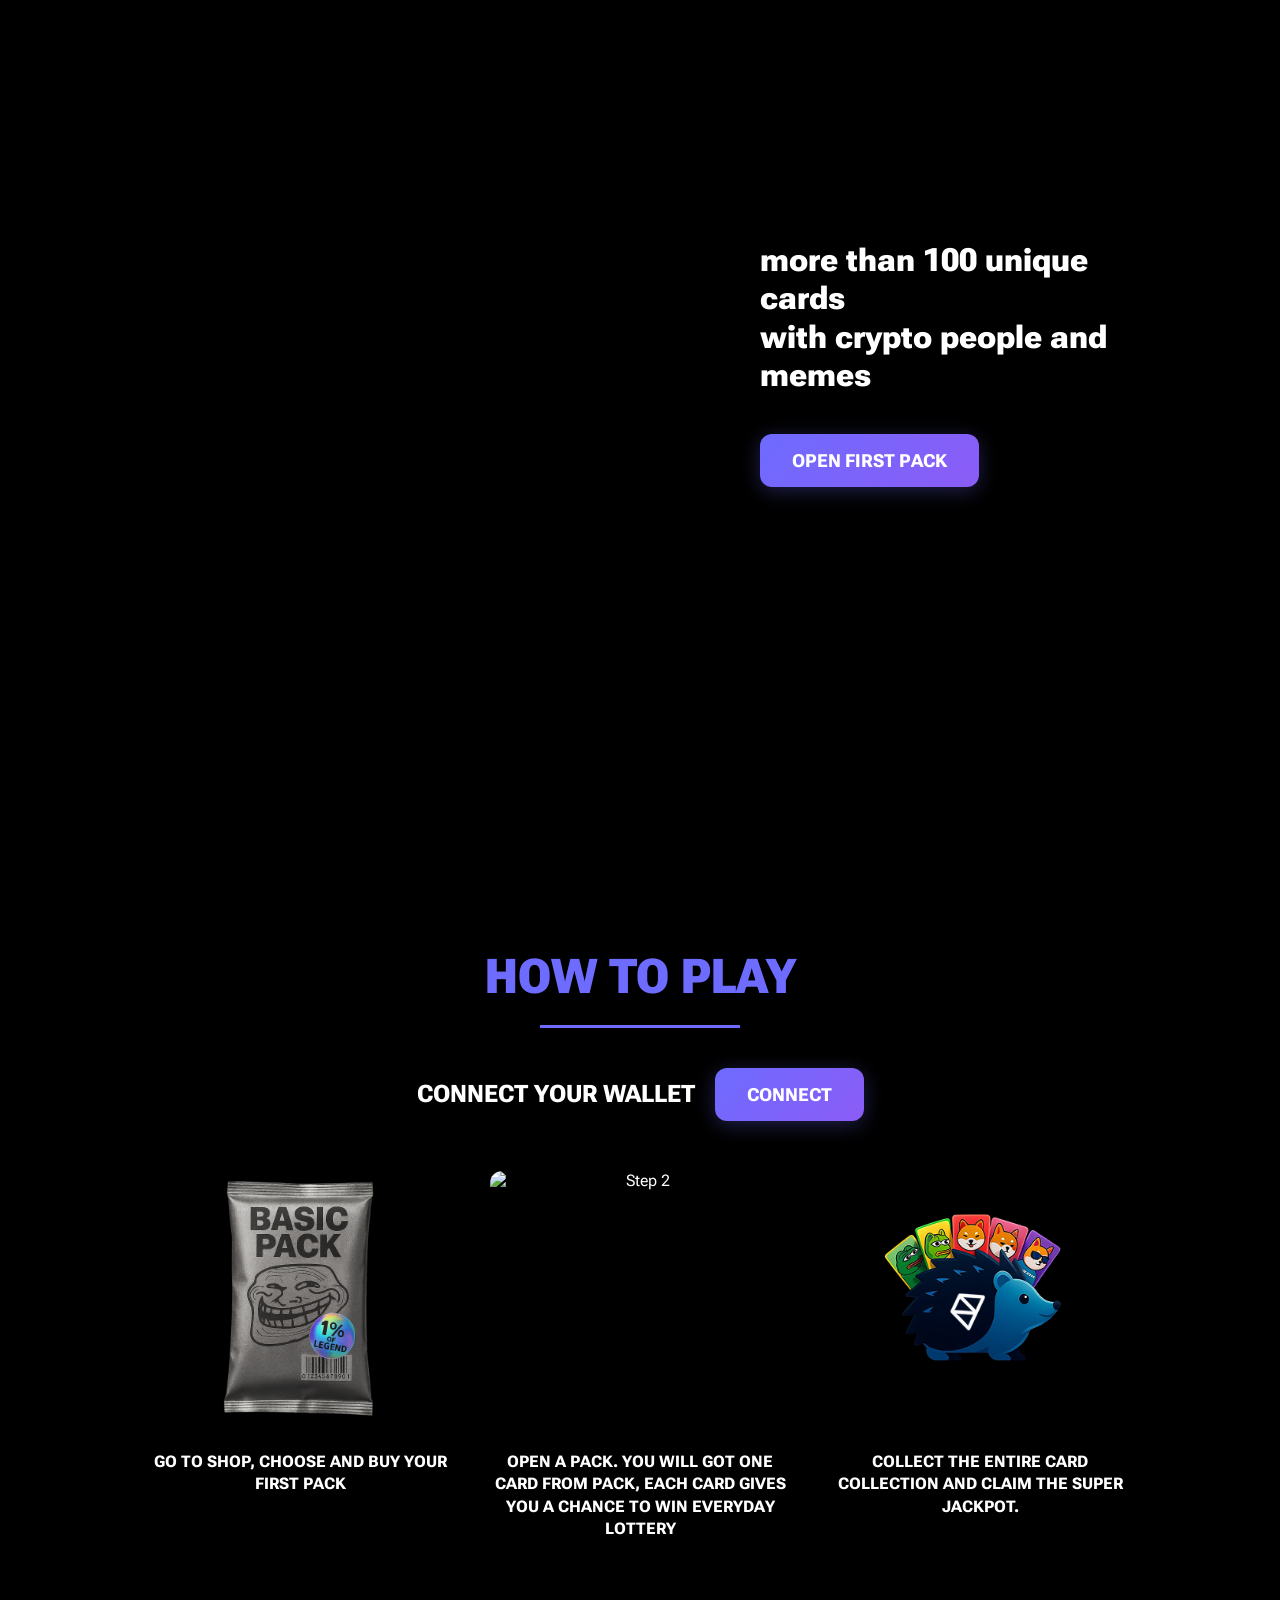
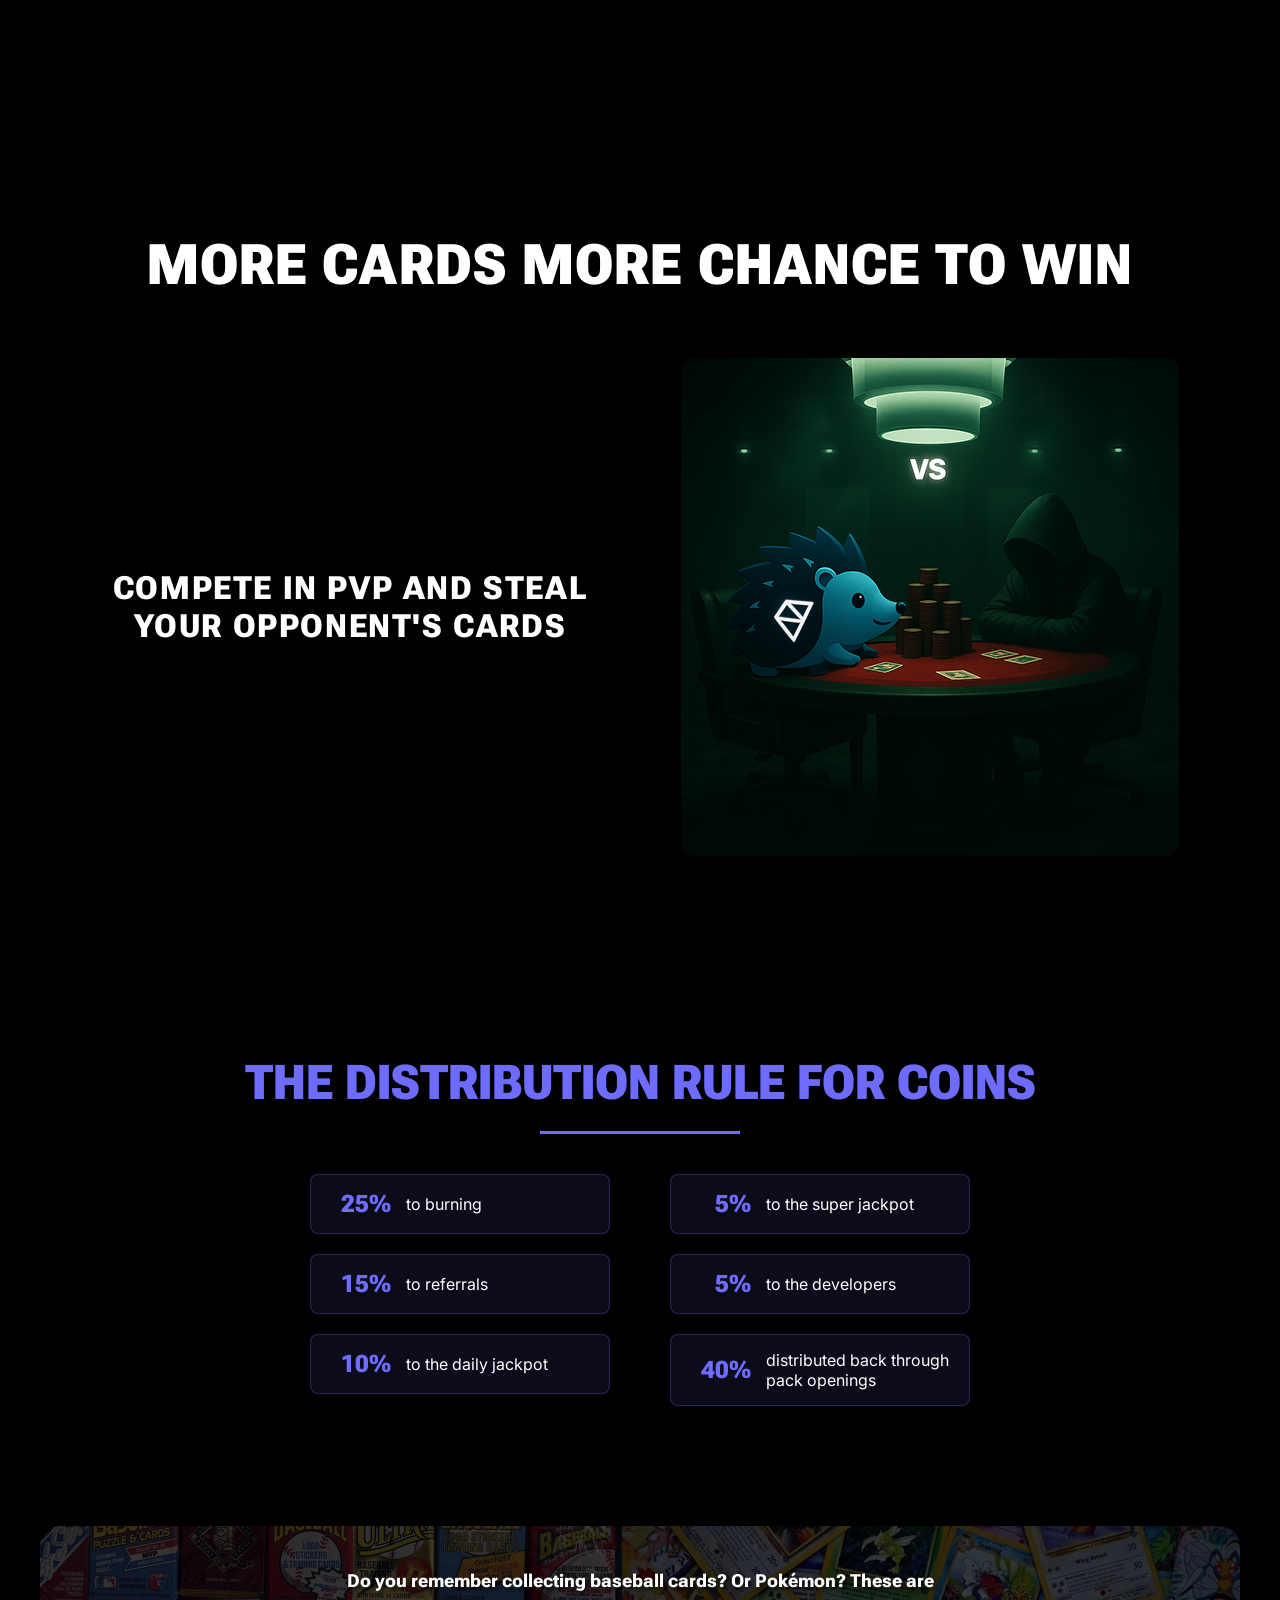
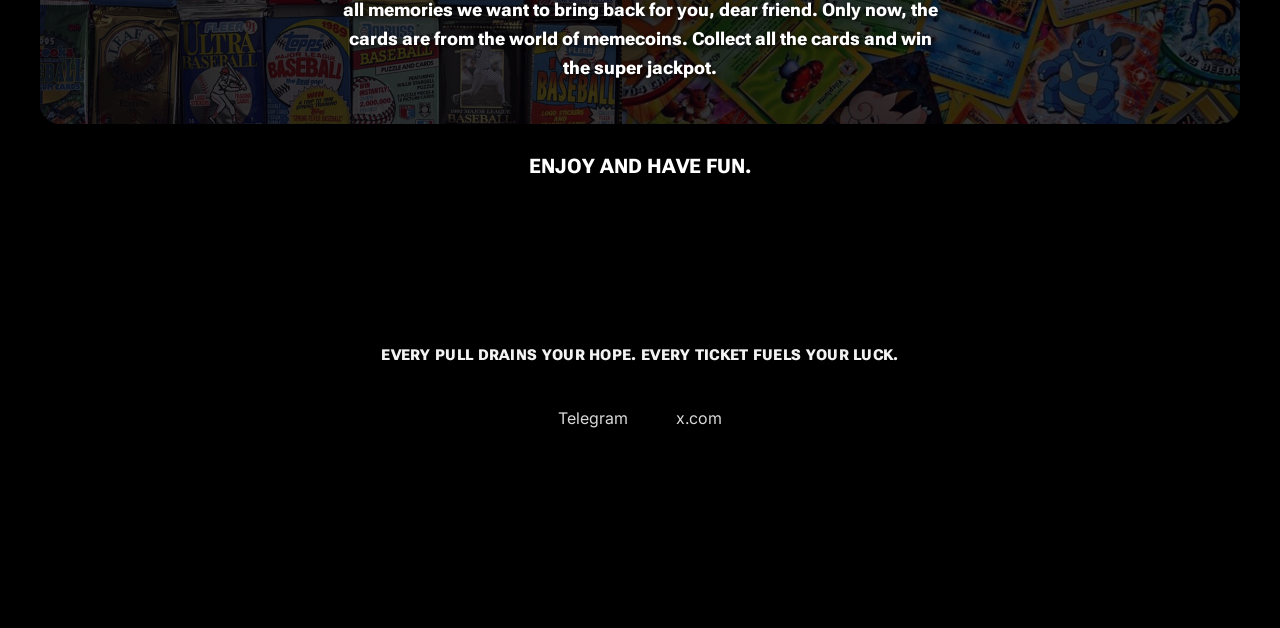
==== commit fac463cd: "change the design on the main page" ====
--- a/app/public/index.html
+++ b/app/public/index.html
@@ -73,7 +73,7 @@
             <source src="img/main/rotation_pack.mp4" type="video/mp4">
         </video>
         <div class="hero-content">
-            <h1 class="hero-title">TIRED CARD GAME</h1>
+            <h1 class="hero-title">PREDICTION CARD GAME</h1>
             <div class="hero-actions">
                 <p class="hero-subtitle">OPEN.COLLECT.WIN</p>
                 <button class="hero-connect-button" id="hero-connect-button">CONNECT WALLET</button>
@@ -259,12 +259,11 @@
             <div class="footer-title">EVERY PULL DRAINS YOUR HOPE. EVERY TICKET FUELS YOUR LUCK.</div>
             <div class="footer-links">
                 <a href="https://t.me/tiredctoo" class="footer-link">Telegram</a>
-                <a href="https://sotiredbro.com" class="footer-link">sotiredbro.com</a>
                 <a href="https://x.com/imtiredofcrypto" class="footer-link">x.com</a>
             </div>
-            <img src="img/footer.png" alt="Footer" class="footer-image">
-        </div>
-        <div class="footer-base"></div>
+<!--            <img src="img/footer.png" alt="Footer" class="footer-image">-->
+        </div>
+<!--        <div class="footer-base"></div>-->
     </footer>
 
     <script src="scripts/main.js"></script>
--- a/app/public/css/style.css
+++ b/app/public/css/style.css
@@ -348,6 +348,118 @@
 .pack-price { font-family: 'Roboto Flex', sans-serif; font-weight: 600; font-size: 16px; color: #ddd; }
 .pack-rates { font-family: 'Roboto Flex', sans-serif; font-weight: 300; font-size: 13px; color: #cccccc; line-height: 1.4; margin-top: 8px; }
 .pack-actions { margin-top: 12px; }
+.pack-quantity-selector {
+  display: flex;
+  flex-direction: column;
+  gap: 12px;
+  margin: 16px 0;
+  padding: 12px;
+  background: rgba(26, 26, 26, 0.6);
+  border-radius: 12px;
+  border: 1px solid rgba(106, 90, 205, 0.2);
+}
+
+.quantity-controls {
+  display: flex;
+  align-items: center;
+  justify-content: center;
+  gap: 12px;
+  background: rgba(0, 0, 0, 0.4);
+  border-radius: 10px;
+  padding: 6px;
+  border: 1px solid rgba(106, 90, 205, 0.3);
+}
+
+.quantity-btn {
+  background: linear-gradient(135deg, rgba(106, 90, 205, 0.3), rgba(106, 90, 205, 0.1));
+  border: 1px solid rgba(106, 90, 205, 0.5);
+  color: #ffffff;
+  width: 36px;
+  height: 36px;
+  border-radius: 8px;
+  font-size: 20px;
+  font-weight: 800;
+  cursor: pointer;
+  display: flex;
+  align-items: center;
+  justify-content: center;
+  transition: all 0.3s cubic-bezier(0.4, 0, 0.2, 1);
+  font-family: 'Roboto Flex', sans-serif;
+  user-select: none;
+  position: relative;
+  overflow: hidden;
+}
+
+.quantity-btn::before {
+  content: '';
+  position: absolute;
+  top: 50%;
+  left: 50%;
+  width: 0;
+  height: 0;
+  border-radius: 50%;
+  background: rgba(106, 90, 205, 0.4);
+  transform: translate(-50%, -50%);
+  transition: width 0.3s, height 0.3s;
+}
+
+.quantity-btn:hover {
+  background: linear-gradient(135deg, rgba(106, 90, 205, 0.5), rgba(106, 90, 205, 0.3));
+  border-color: #6A5ACD;
+  transform: translateY(-2px);
+  box-shadow: 0 4px 12px rgba(106, 90, 205, 0.3);
+}
+
+.quantity-btn:hover::before {
+  width: 100px;
+  height: 100px;
+}
+
+.quantity-btn:active {
+  transform: translateY(0) scale(0.95);
+  box-shadow: 0 2px 6px rgba(106, 90, 205, 0.2);
+}
+
+.quantity-btn:disabled {
+  opacity: 0.4;
+  cursor: not-allowed;
+  transform: none;
+}
+
+.quantity-input {
+  background: transparent;
+  border: none;
+  color: #ffffff;
+  text-align: center;
+  font-size: 18px;
+  font-weight: 800;
+  width: 60px;
+  font-family: 'Roboto Flex', sans-serif;
+  pointer-events: none;
+  -moz-appearance: textfield;
+  outline: none;
+}
+
+.quantity-input::-webkit-outer-spin-button,
+.quantity-input::-webkit-inner-spin-button {
+  -webkit-appearance: none;
+  margin: 0;
+}
+
+.quantity-total {
+  text-align: center;
+  font-size: 16px;
+  color: #6A5ACD;
+  font-weight: 700;
+  font-family: 'Roboto Flex', sans-serif;
+  text-transform: uppercase;
+  letter-spacing: 0.5px;
+  padding: 8px;
+  background: rgba(106, 90, 205, 0.1);
+  border-radius: 8px;
+  border: 1px solid rgba(106, 90, 205, 0.2);
+}
+
 .pack-buy-btn { background: #6A5ACD; border: none; color: #ffffff; padding: 10px 16px; border-radius: 12px; font-family: 'Roboto Flex', sans-serif; font-weight: 700; cursor: pointer; width: 100%; }
 .pack-buy-btn:hover { background: #5A4ABD; }
 .pack-buy-btn:disabled { opacity: 0.6; cursor: not-allowed; }
@@ -727,6 +839,33 @@
     
     .pack-rates {
         font-size: 11px;
+    }
+    
+    .pack-quantity-selector {
+        margin: 12px 0;
+        padding: 10px;
+        gap: 10px;
+    }
+    
+    .quantity-controls {
+        gap: 10px;
+        padding: 5px;
+    }
+    
+    .quantity-btn {
+        width: 32px;
+        height: 32px;
+        font-size: 18px;
+    }
+    
+    .quantity-input {
+        width: 50px;
+        font-size: 16px;
+    }
+    
+    .quantity-total {
+        font-size: 14px;
+        padding: 6px;
     }
 }
 
@@ -2711,6 +2850,108 @@
     font-family: 'Inter', sans-serif;
     font-size: 16px;
     opacity: 0.8;
+}
+
+/* Purchase Loading Modal */
+.purchase-loading-modal {
+    display: flex;
+    flex-direction: column;
+    align-items: center;
+    gap: 24px;
+    padding: 20px;
+    text-align: center;
+}
+
+.purchase-loading-content {
+    display: flex;
+    flex-direction: column;
+    align-items: center;
+    gap: 16px;
+    min-height: 200px;
+    justify-content: center;
+}
+
+.purchase-spinner {
+    width: 80px;
+    height: 80px;
+    border: 5px solid rgba(106, 90, 205, 0.2);
+    border-top: 5px solid #6A5ACD;
+    border-radius: 50%;
+    animation: spin 1s linear infinite;
+    margin-bottom: 8px;
+}
+
+.purchase-status-text {
+    font-family: 'Roboto Flex', sans-serif;
+    font-weight: 800;
+    font-size: 22px;
+    color: #ffffff;
+    margin-top: 12px;
+}
+
+.purchase-status-subtitle {
+    font-family: 'Inter', sans-serif;
+    font-size: 14px;
+    color: #cccccc;
+    opacity: 0.8;
+    margin-top: 4px;
+}
+
+.purchase-info {
+    display: flex;
+    flex-direction: column;
+    gap: 8px;
+    margin-top: 16px;
+    padding: 16px;
+    background: rgba(106, 90, 205, 0.1);
+    border-radius: 12px;
+    border: 1px solid rgba(106, 90, 205, 0.2);
+    width: 100%;
+}
+
+.purchase-quantity {
+    font-family: 'Roboto Flex', sans-serif;
+    font-weight: 700;
+    font-size: 16px;
+    color: #6A5ACD;
+}
+
+.purchase-note {
+    font-family: 'Inter', sans-serif;
+    font-size: 12px;
+    color: #999999;
+    font-style: italic;
+    margin-top: 4px;
+}
+
+/* Trade Cards Quantity Selector */
+.trade-qty-btn {
+    transition: all 0.2s;
+    user-select: none;
+}
+
+.trade-qty-btn:hover {
+    background: #3a3a3a !important;
+    border-color: #6A5ACD !important;
+}
+
+.trade-qty-btn:active {
+    transform: scale(0.95);
+}
+
+.trade-qty-btn:disabled {
+    opacity: 0.4;
+    cursor: not-allowed;
+}
+
+.trade-qty-input {
+    -moz-appearance: textfield;
+}
+
+.trade-qty-input::-webkit-outer-spin-button,
+.trade-qty-input::-webkit-inner-spin-button {
+    -webkit-appearance: none;
+    margin: 0;
 }
 
 /* Nostalgia Section */
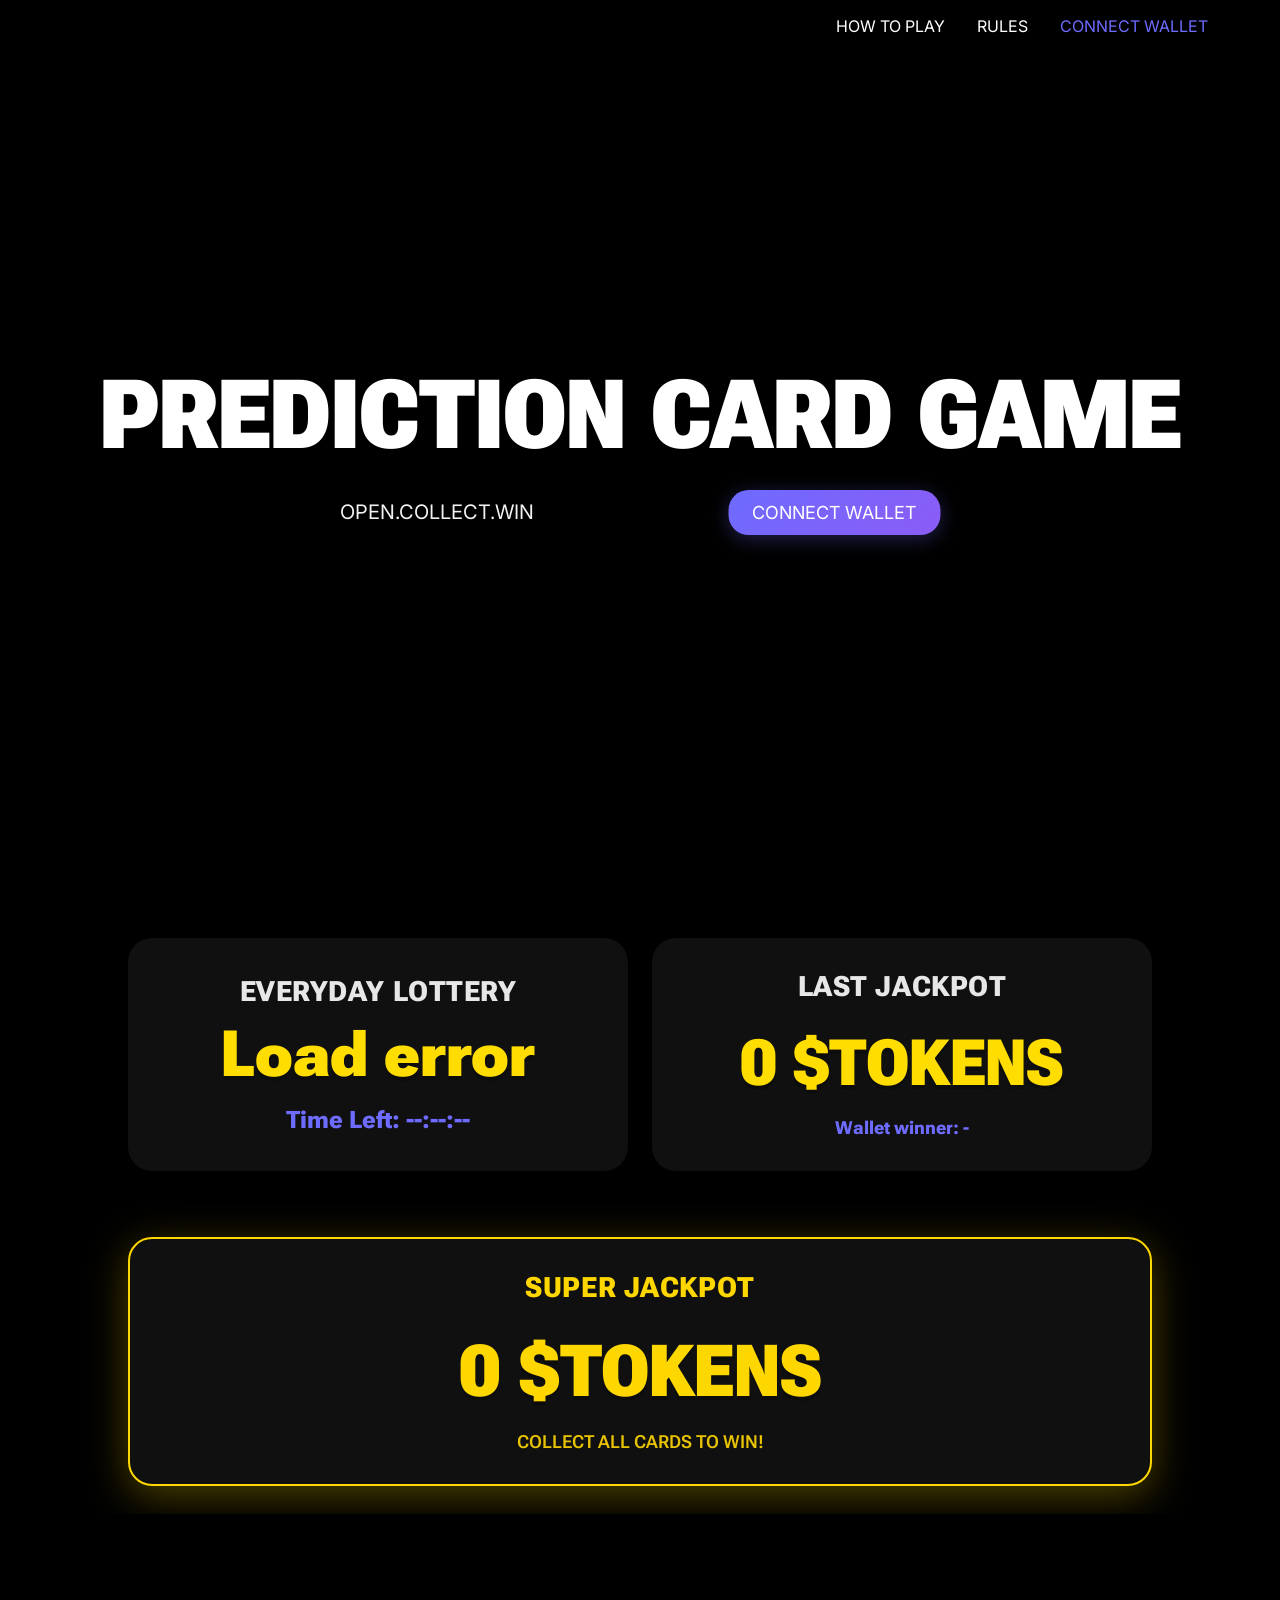
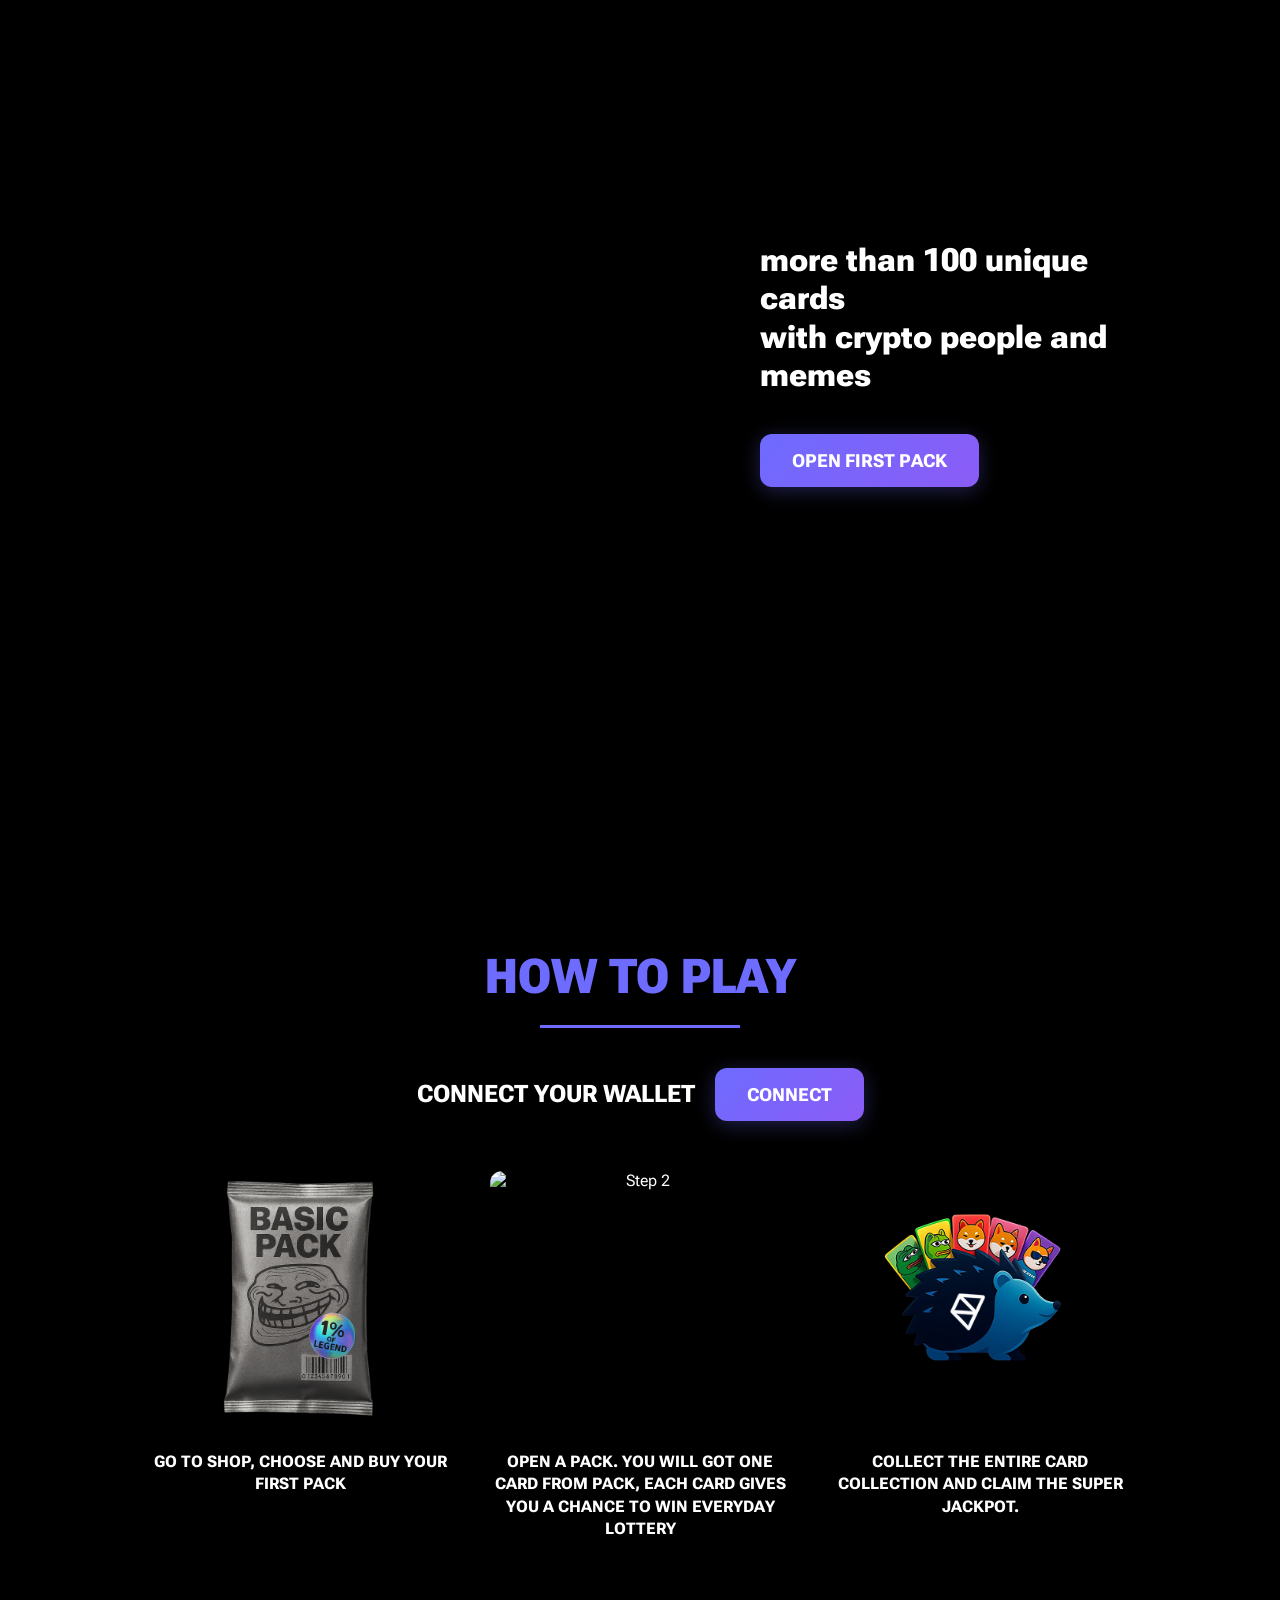
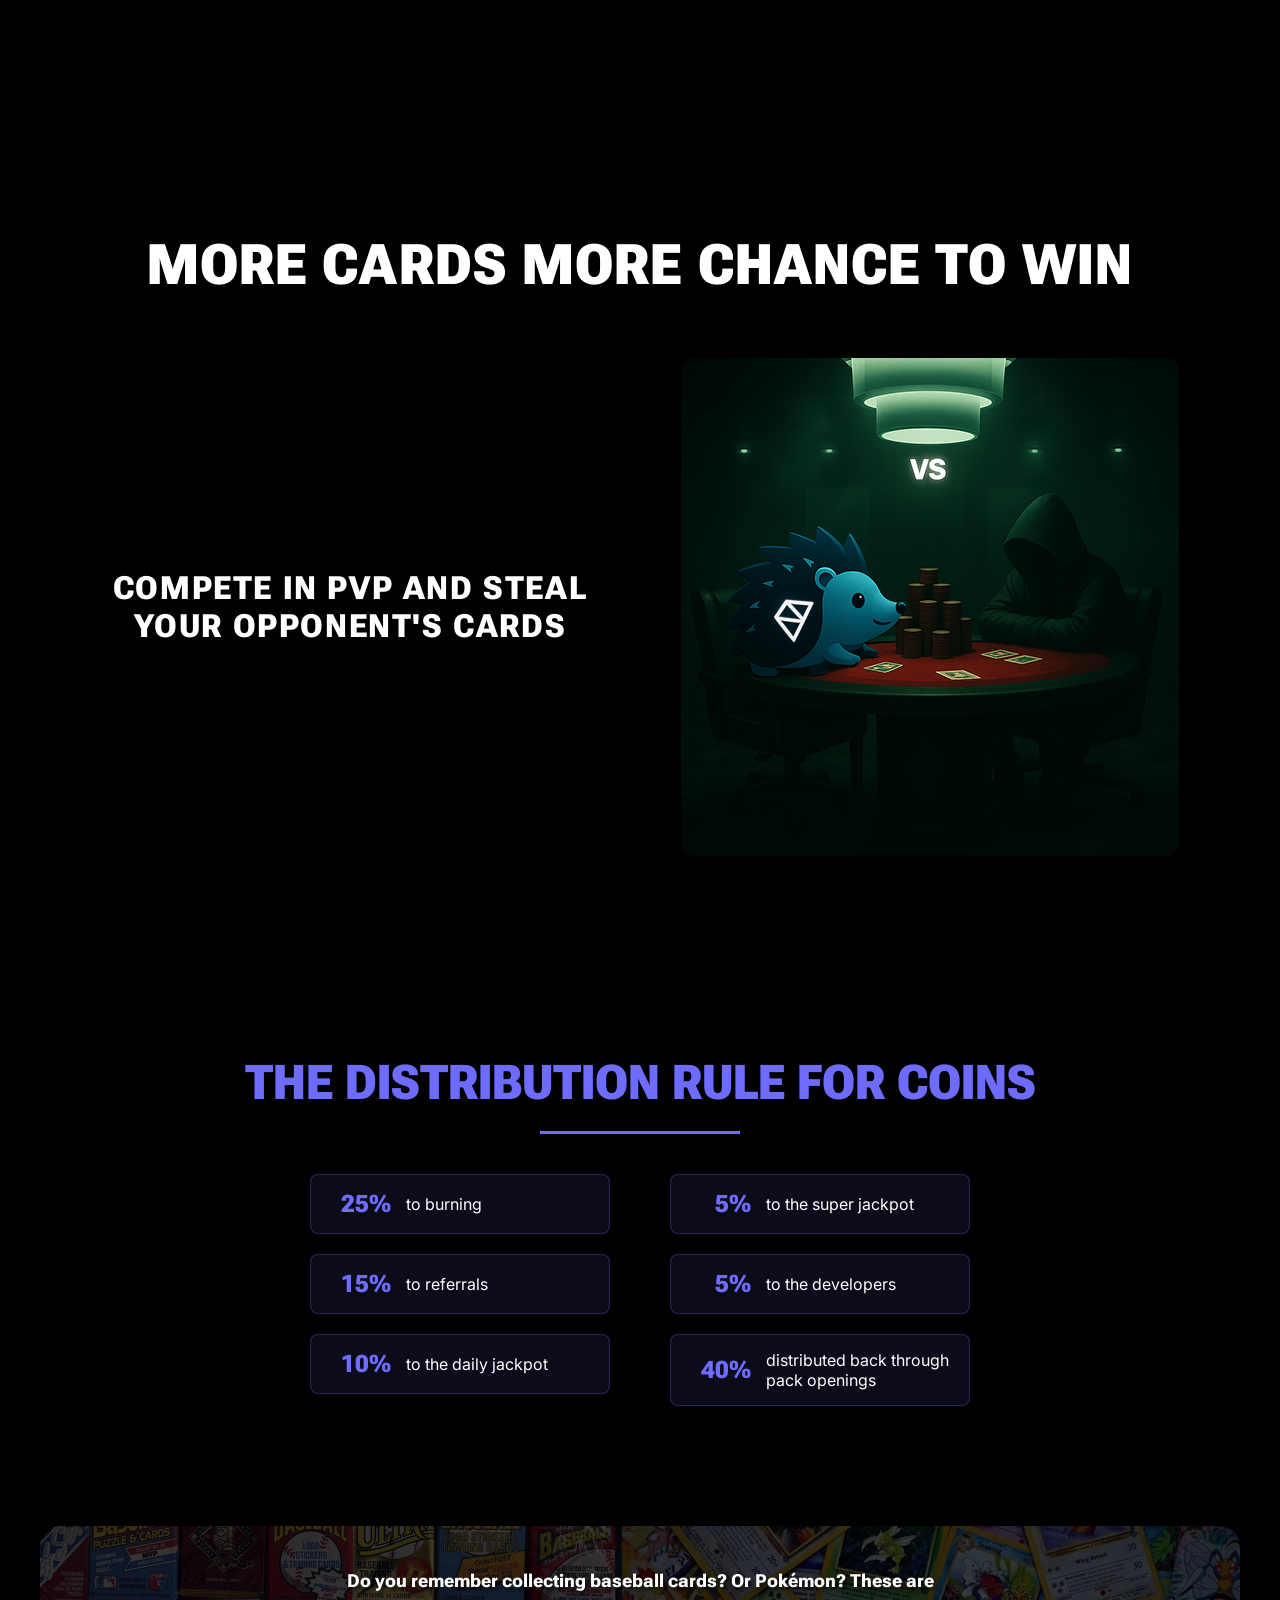
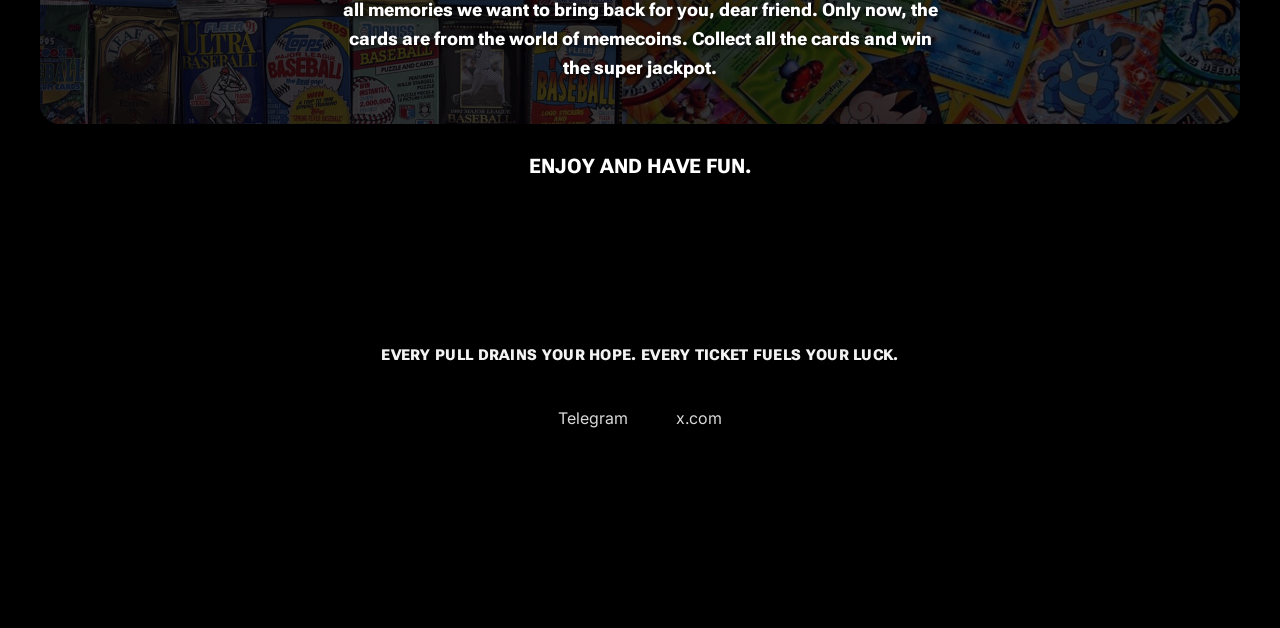
==== commit 6bccaff2: "visual change and page placeholder" ====
--- a/app/public/index.html
+++ b/app/public/index.html
@@ -38,7 +38,7 @@
     <!-- Header -->
     <header class="header">
         <div class="header-content">
-            <div class="header-brand"><span class="brand-label">$TIRED</span></div>
+            <div class="header-brand"><span class="brand-label">$TOKENS</span></div>
             <div id="user-section" class="user-info hidden">
                 <div class="user-dropdown">
                     <button class="user-dropdown-button" id="userDropdownButton">
@@ -48,7 +48,7 @@
                     <div class="user-dropdown-content" id="userDropdownContent">
                         <div class="dropdown-balance">
                             <span class="balance-label">Balance:</span>
-                            <span class="balance-amount" id="balance">0.0000 TIRED</span>
+                            <span class="balance-amount" id="balance">0.0000 TOKENS</span>
                         </div>
                         <div class="dropdown-actions">
                             <button class="dropdown-logout-button" id="logoutButton">LOG OUT</button>
@@ -87,7 +87,7 @@
         <section class="jackpot-section" id="rtj-section">
             <div class="jackpot-card">
                 <div class="jackpot-title">EVERYDAY LOTTERY</div>
-                <div class="jackpot-amount" id="rtj-amount">0 $TIRED</div>
+                <div class="jackpot-amount" id="rtj-amount">0 $TOKENS</div>
                 <div class="jackpot-timer" id="rtj-timer">Time Left: --:--:--</div>
             </div>
         </section>
@@ -99,7 +99,7 @@
                     <div class="last-title">LAST JACKPOT</div>
                 </div>
                 <div class="last-prize-section">
-                    <div class="last-amount" id="lastj-amount">0 $TIRED</div>
+                    <div class="last-amount" id="lastj-amount">0 $TOKENS</div>
                 </div>
                 <div class="last-winner-section" id="lastj-winner" style="display: none;">
                     <div class="winner-wallet">
@@ -114,7 +114,7 @@
     <section class="super-jackpot-section" id="superj-section">
         <div class="super-jackpot-card">
             <div class="super-jackpot-title">SUPER JACKPOT</div>
-            <div class="super-jackpot-amount" id="superj-amount">0 $TIRED</div>
+            <div class="super-jackpot-amount" id="superj-amount">0 $TOKENS</div>
             <div class="super-jackpot-description">Collect all cards to win!</div>
         </div>
     </section>
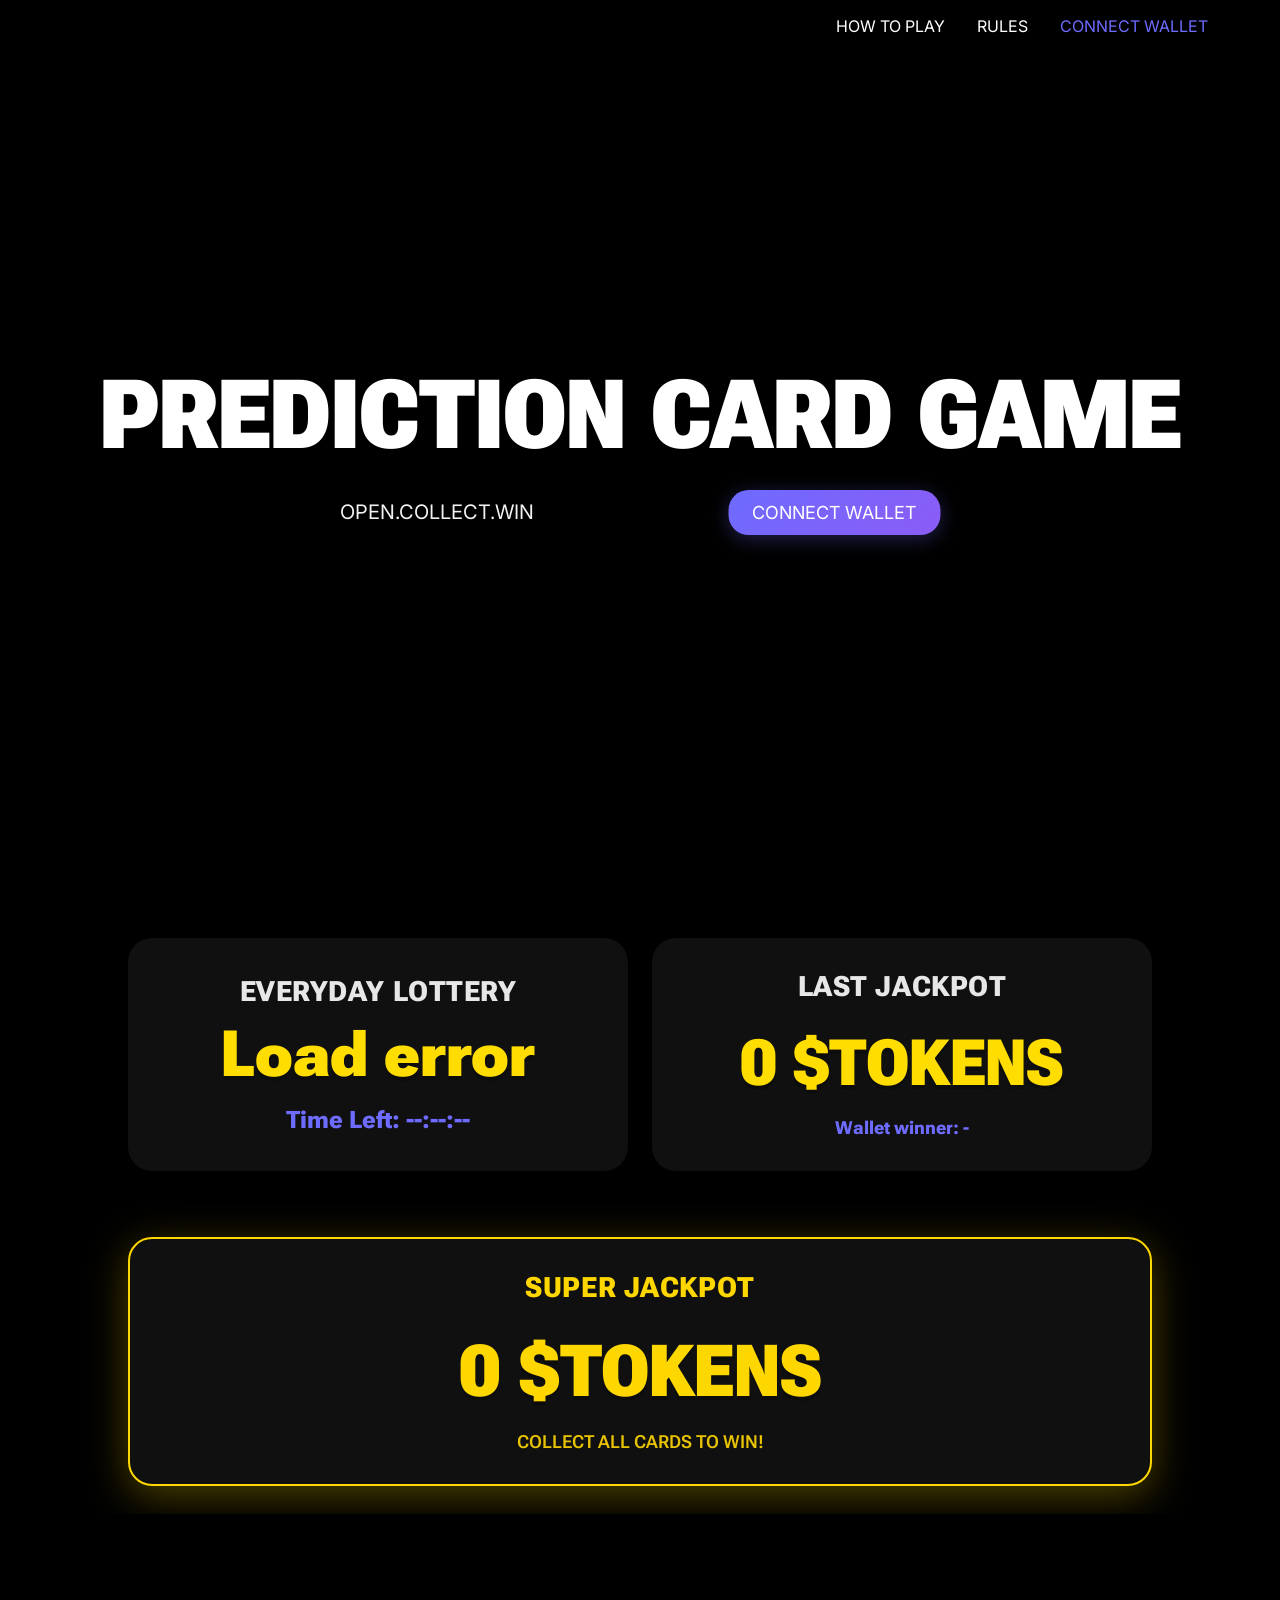
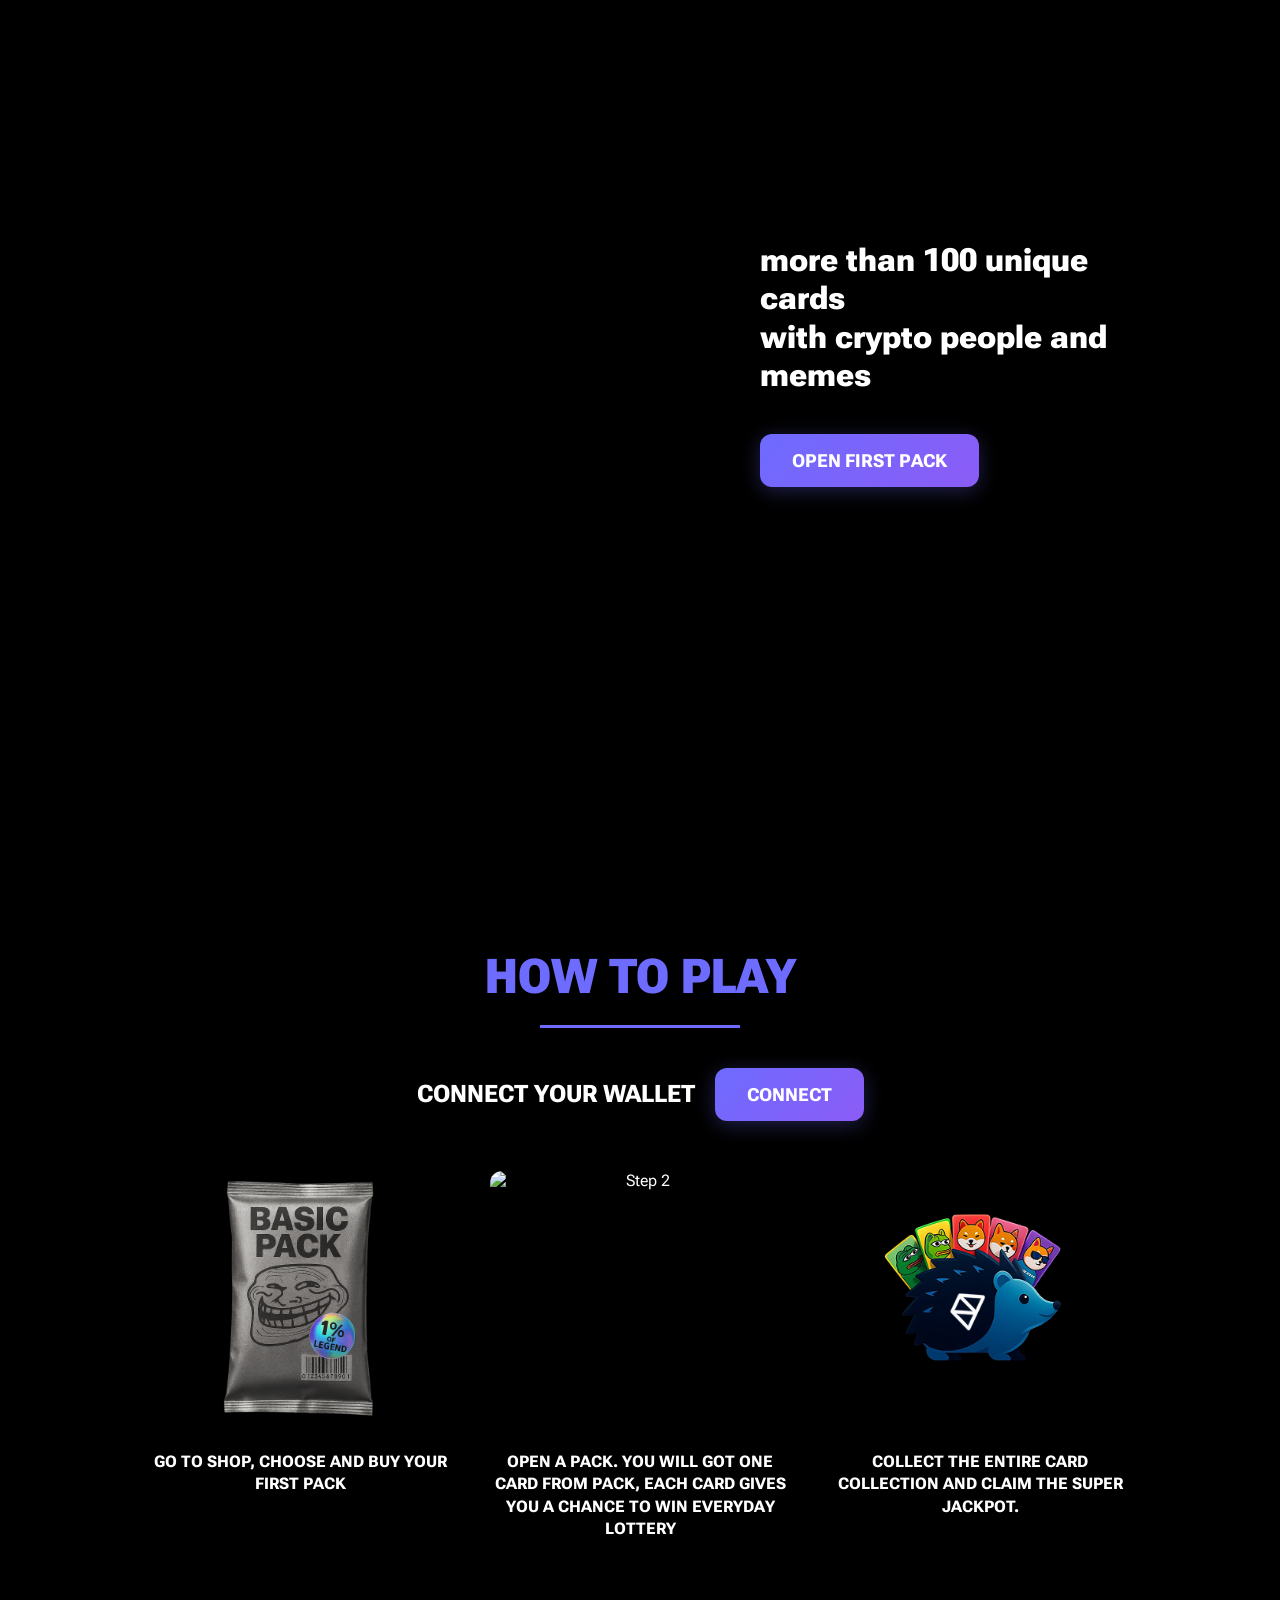
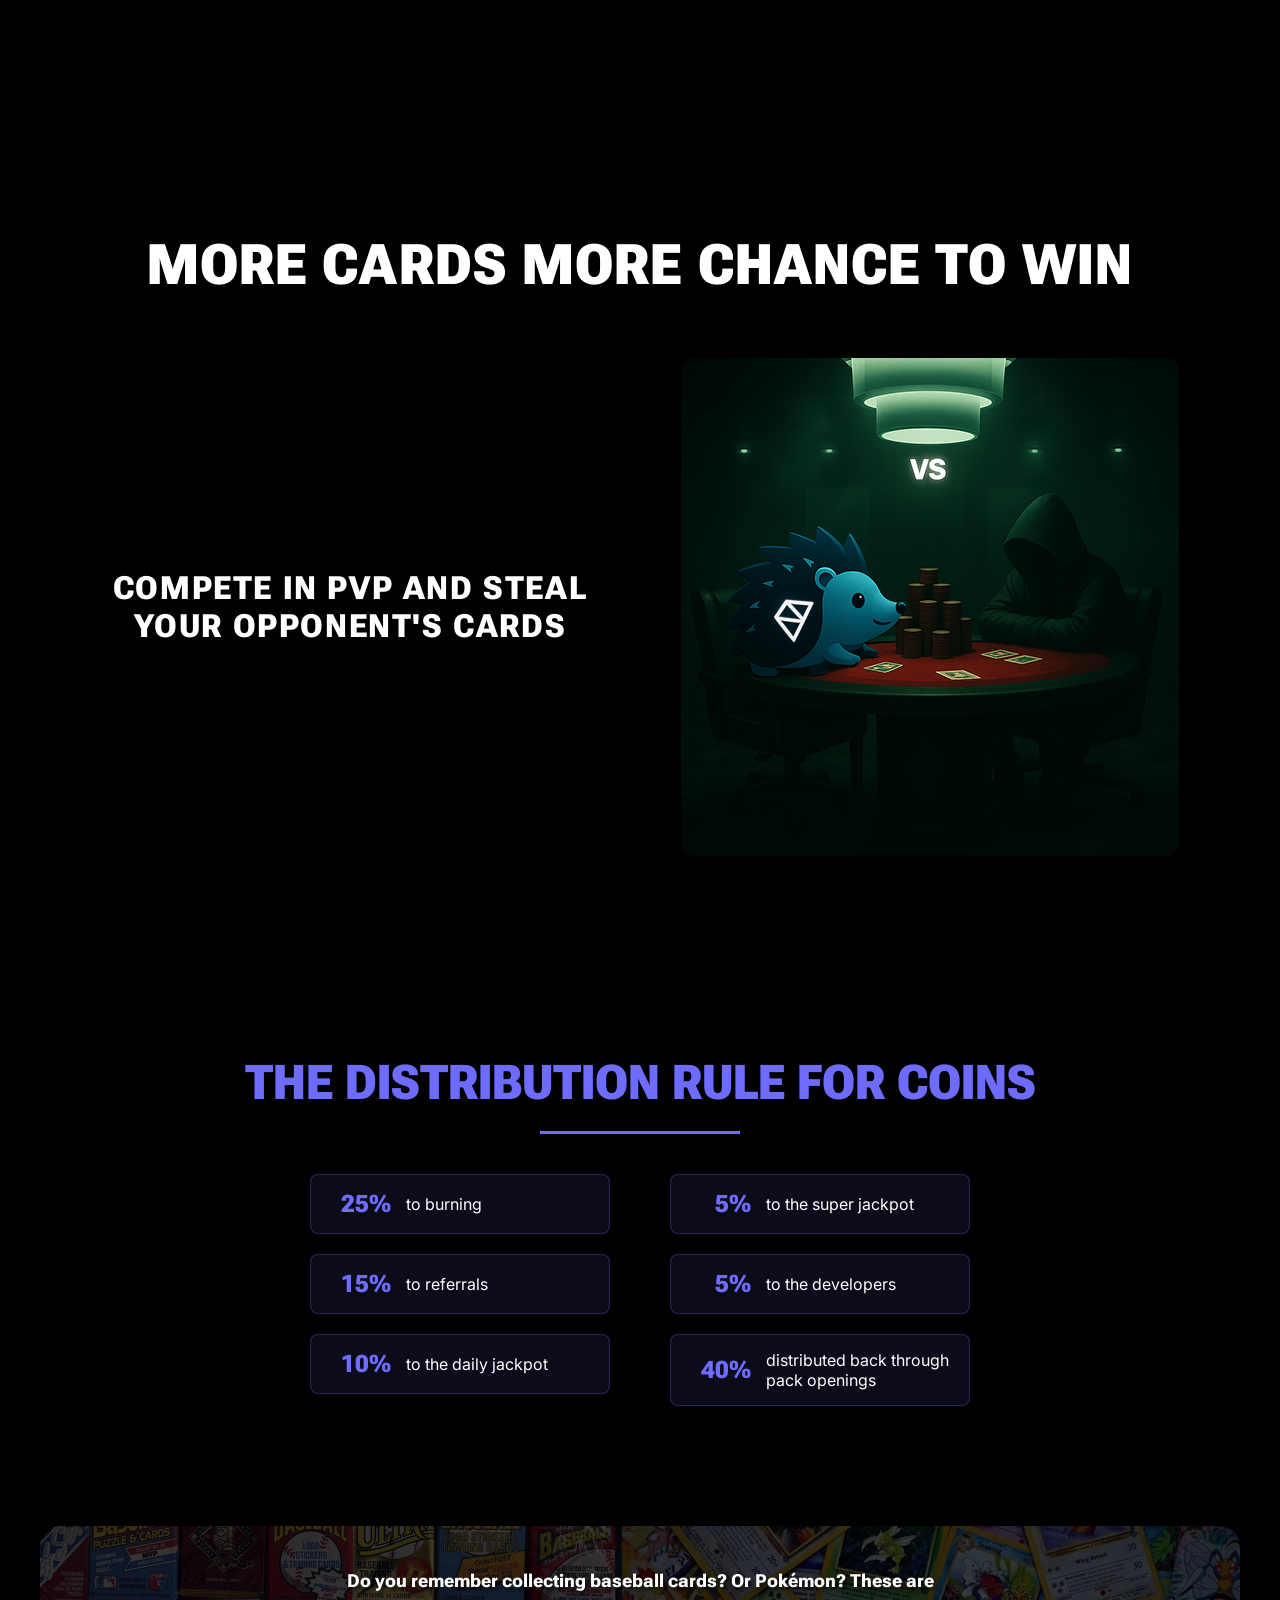
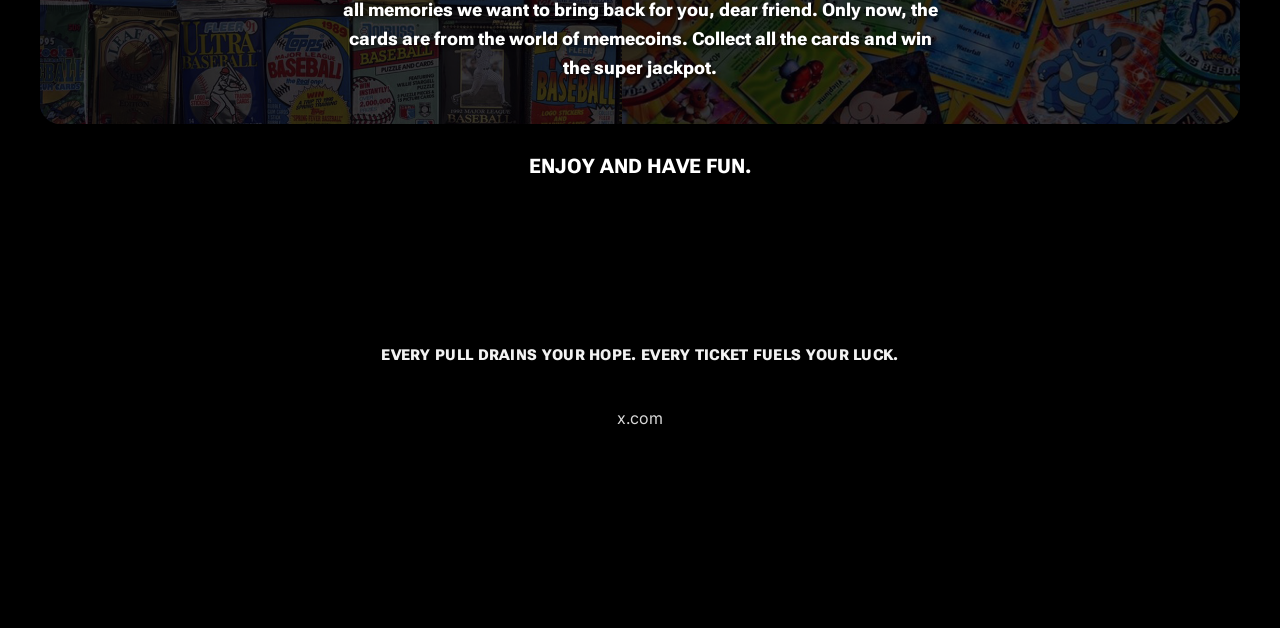
==== commit 252f6ba9: "working on menus and links" ====
--- a/app/public/index.html
+++ b/app/public/index.html
@@ -258,8 +258,8 @@
         <div class="footer-inner">
             <div class="footer-title">EVERY PULL DRAINS YOUR HOPE. EVERY TICKET FUELS YOUR LUCK.</div>
             <div class="footer-links">
-                <a href="https://t.me/tiredctoo" class="footer-link">Telegram</a>
-                <a href="https://x.com/imtiredofcrypto" class="footer-link">x.com</a>
+<!--                <a href="https://t.me/tiredctoo" class="footer-link">Telegram</a>-->
+                <a href="https://x.com/predictionpacks" class="footer-link">x.com</a>
             </div>
 <!--            <img src="img/footer.png" alt="Footer" class="footer-image">-->
         </div>
--- a/app/public/css/style.css
+++ b/app/public/css/style.css
@@ -695,12 +695,10 @@
 .ref-input { background: #21213a; color: #ffffff; border: 1px solid #334; padding: 12px 16px; border-radius: 14px; width: 100%; font-family: 'Inter', sans-serif; }
 .ref-copy-btn { background: linear-gradient(45deg, #6E6BFF, #6E6BFF); color: #ffffff; border: none; padding: 10px 16px; border-radius: 14px; cursor: pointer; font-family: 'Inter', sans-serif; font-weight: 700; }
 .referral-stats { display: grid; grid-template-columns: 1fr 1fr; gap: 24px; margin: 24px 0; }
+.referral-stats.single { grid-template-columns: 1fr; }
 .ref-stat { display: flex; gap: 12px; align-items: baseline; }
 .ref-stat-label { color: #ffffff; opacity: .85; font-family: 'Inter', sans-serif; }
 .ref-stat-value { color: #ffffff; font-family: 'Inter', sans-serif; font-size: 18px; }
-.ref-claim { margin-top: 24px; }
-.ref-claim-btn { background: #FFDD00; color: #000; border: none; padding: 14px 22px; border-radius: 24px; font-family: 'Roboto Flex', sans-serif; font-weight: 900; letter-spacing: .02em; cursor: pointer; }
-
 .pack-info-text::after {
     content: '';
     width: 100%;
@@ -2125,7 +2123,7 @@
     left: 0;
     z-index: 1000;
     height: 100vh;
-    width: 0; /* Контейнер не должен мешать, только полоса */
+    width: 0; /* Контейнер не мешает, только полоса-триггер */
 }
 
 .dynamic-menu-trigger {
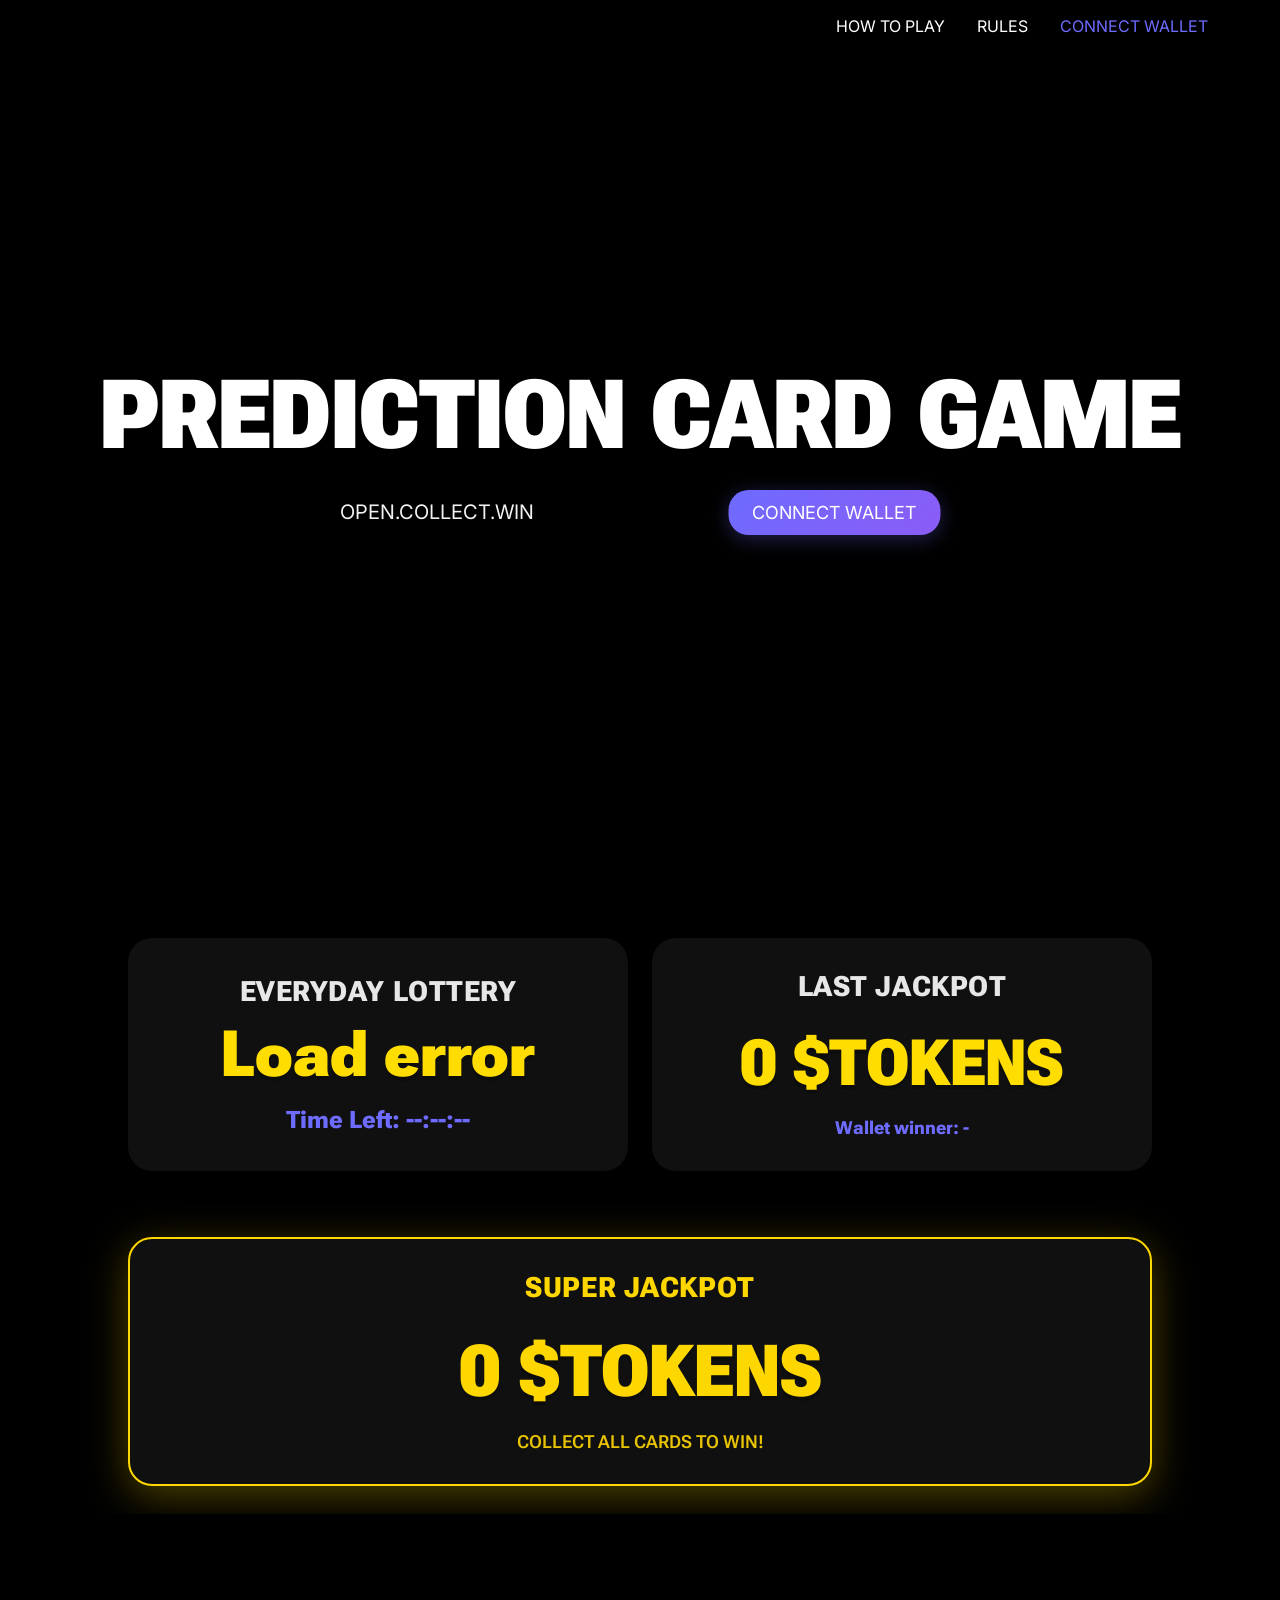
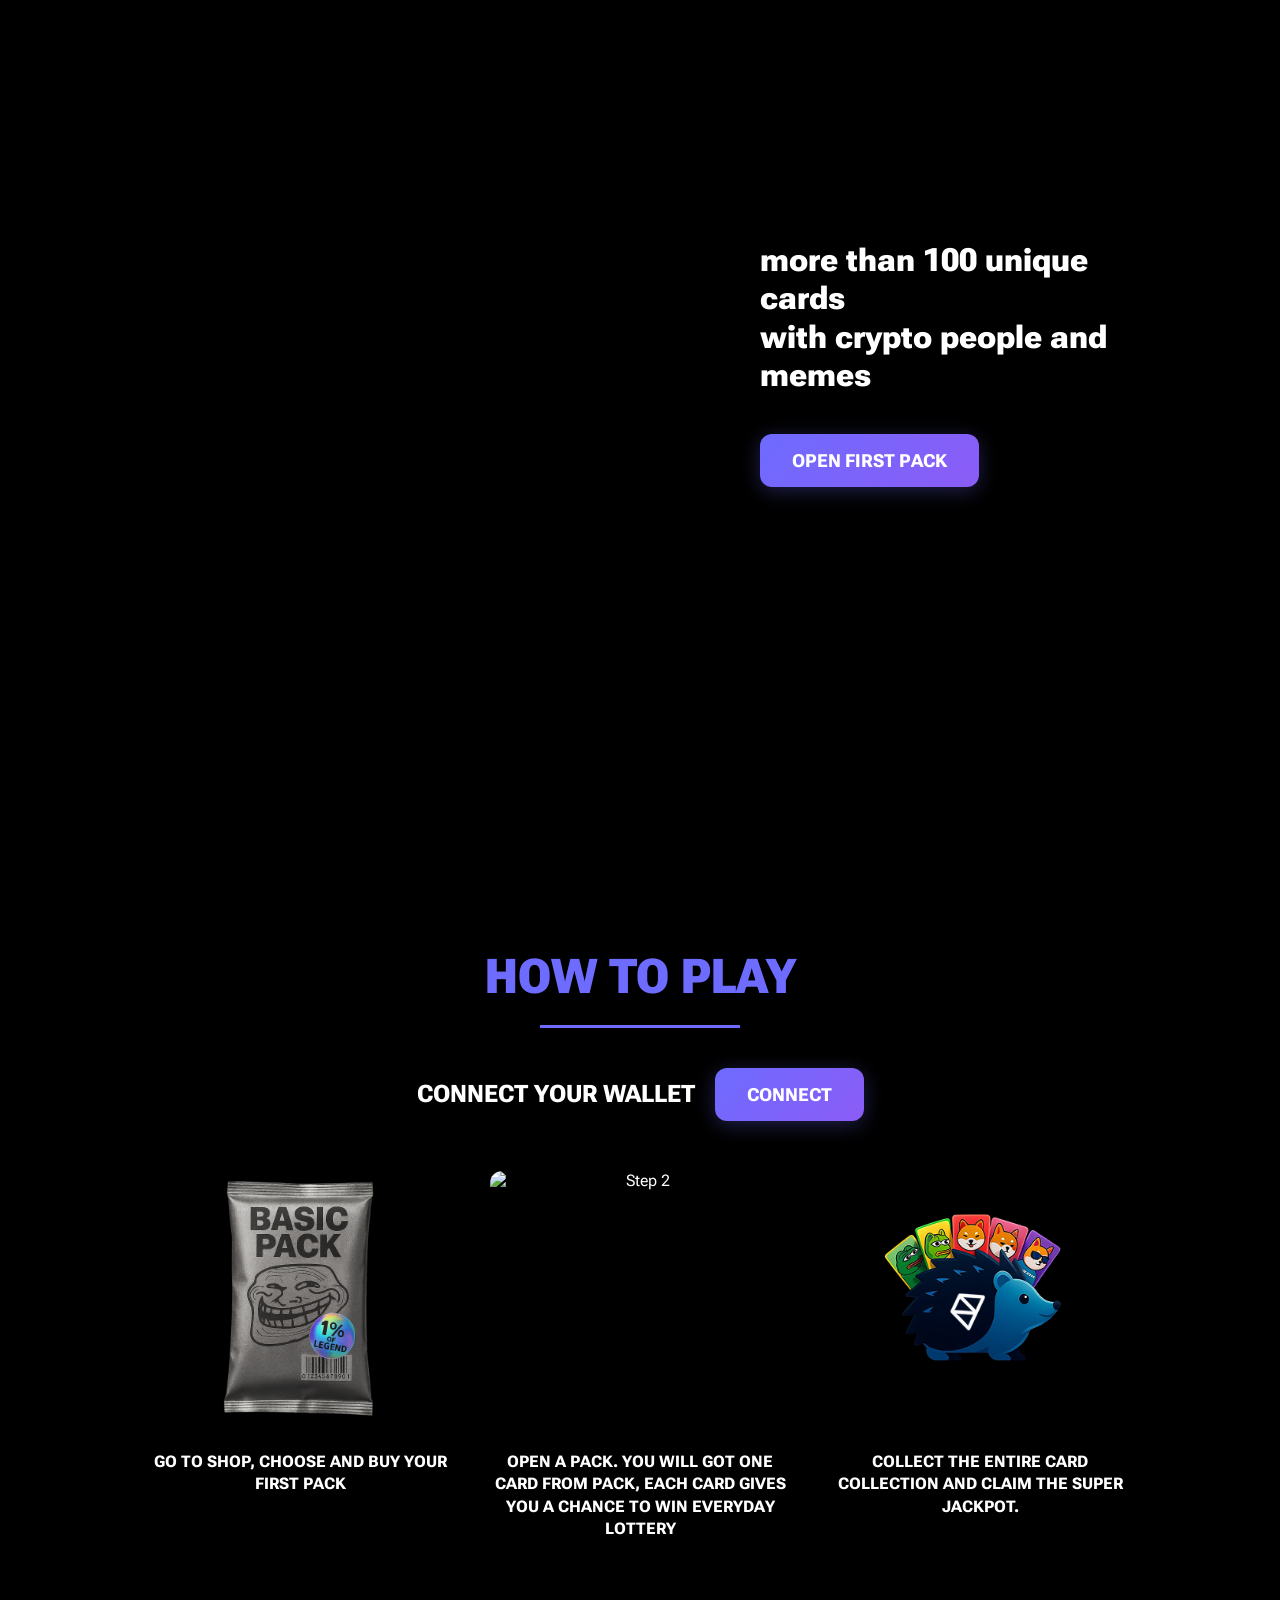
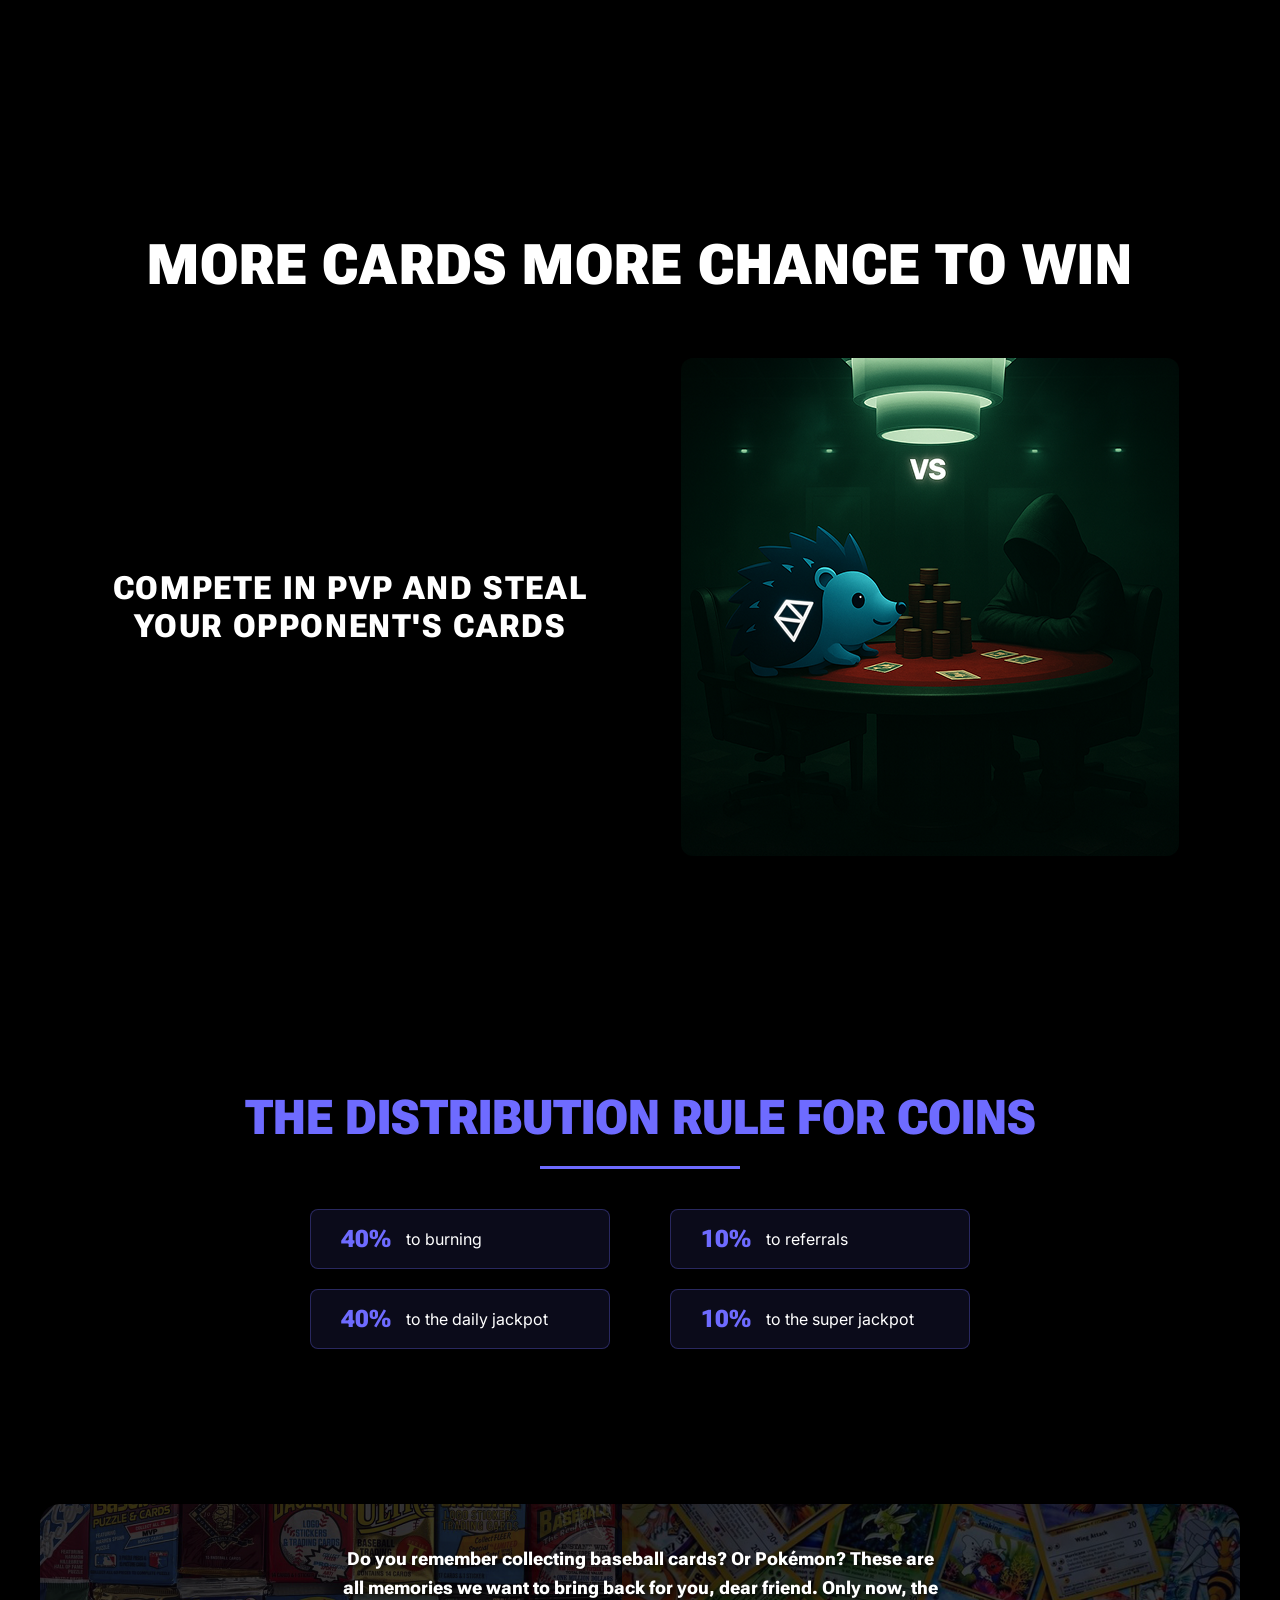
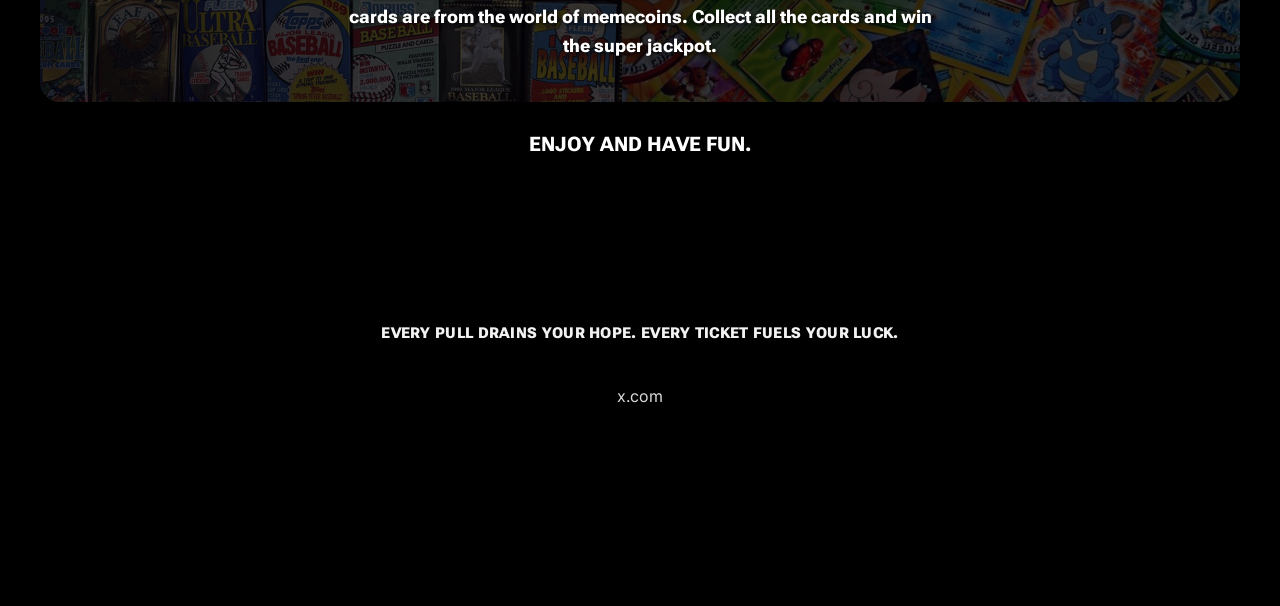
==== commit 480bcd32: "updating the rules and, accordingly, the token distribution logic" ====
--- a/app/public/index.html
+++ b/app/public/index.html
@@ -205,33 +205,21 @@
             </div>
             
             <div class="distribution-rules">
-                <div class="rule-column">
-                    <div class="rule-item">
-                        <span class="rule-percentage">25%</span>
-                        <span class="rule-description">to burning</span>
-                    </div>
-                    <div class="rule-item">
-                        <span class="rule-percentage">15%</span>
-                        <span class="rule-description">to referrals</span>
-                    </div>
-                    <div class="rule-item">
-                        <span class="rule-percentage">10%</span>
-                        <span class="rule-description">to the daily jackpot</span>
-                    </div>
-                </div>
-                <div class="rule-column">
-                    <div class="rule-item">
-                        <span class="rule-percentage">5%</span>
-                        <span class="rule-description">to the super jackpot</span>
-                    </div>
-                    <div class="rule-item">
-                        <span class="rule-percentage">5%</span>
-                        <span class="rule-description">to the developers</span>
-                    </div>
-                    <div class="rule-item">
-                        <span class="rule-percentage">40%</span>
-                        <span class="rule-description">distributed back through pack openings</span>
-                    </div>
+                <div class="rule-item">
+                    <span class="rule-percentage">40%</span>
+                    <span class="rule-description">to burning</span>
+                </div>
+                <div class="rule-item">
+                    <span class="rule-percentage">10%</span>
+                    <span class="rule-description">to referrals</span>
+                </div>
+                <div class="rule-item">
+                    <span class="rule-percentage">40%</span>
+                    <span class="rule-description">to the daily jackpot</span>
+                </div>
+                <div class="rule-item">
+                    <span class="rule-percentage">10%</span>
+                    <span class="rule-description">to the super jackpot</span>
                 </div>
             </div>
         </div>
--- a/app/public/css/style.css
+++ b/app/public/css/style.css
@@ -536,18 +536,11 @@
 }
 
 .distribution-rules {
-    display: flex;
-    gap: 60px;
+    display: grid;
+    grid-template-columns: repeat(2, minmax(0, 300px));
+    gap: 20px 60px;
     justify-content: center;
-    align-items: flex-start;
-}
-
-.rule-column {
-    display: flex;
-    flex-direction: column;
-    gap: 20px;
-    flex: 1;
-    max-width: 300px;
+    align-items: start;
 }
 
 .rule-item {
@@ -596,16 +589,11 @@
     }
     
     .distribution-rules {
-        flex-direction: column;
+        grid-template-columns: 1fr;
         gap: 20px;
-        align-items: center;
-    }
-    
-    .rule-column {
-        max-width: 100%;
-        width: 100%;
-    }
-    
+        justify-items: center;
+    }
+
     .rule-item {
         padding: 12px 16px;
     }
@@ -686,6 +674,205 @@
     text-align: center;
     line-height: 1.2;
     position: relative;
+}
+
+/* Daily Check-in section */
+.daily-checkin-section { margin: 4vh 2% 0; }
+.checkin-container {
+    background: #101010;
+    border: 1px solid #1e1e1e;
+    border-radius: 16px;
+    padding: 24px;
+    margin-top: 24px;
+}
+.checkin-status {
+    display: flex;
+    flex-direction: column;
+    gap: 16px;
+}
+.checkin-info {
+    display: flex;
+    flex-direction: column;
+    gap: 16px;
+    margin-bottom: 16px;
+}
+.checkin-days {
+    display: flex;
+    flex-direction: column;
+    gap: 8px;
+}
+.checkin-label {
+    color: #ffffff;
+    opacity: 0.7;
+    font-family: 'Inter', sans-serif;
+    font-size: 14px;
+}
+.checkin-value {
+    color: #6E6BFF;
+    font-family: 'Roboto Flex', sans-serif;
+    font-weight: 800;
+    font-size: 20px;
+}
+.checkin-progress-message {
+    margin-top: 12px;
+    padding: 12px 16px;
+    border-radius: 10px;
+    background: rgba(255, 193, 7, 0.1);
+    border: 1px solid rgba(255, 193, 7, 0.3);
+    transition: all 0.3s ease;
+}
+.checkin-progress-message[style*="color: rgb(76, 175, 80)"] {
+    background: rgba(76, 175, 80, 0.1);
+    border: 1px solid rgba(76, 175, 80, 0.3);
+}
+.checkin-progress-text {
+    font-family: 'Inter', sans-serif;
+    font-size: 14px;
+    font-weight: 600;
+    line-height: 1.4;
+    display: block;
+}
+.checkin-input-section {
+    display: flex !important;
+    flex-direction: column;
+    gap: 16px !important;
+}
+.checkin-input-wrapper {
+    display: flex;
+    flex-direction: column;
+    gap: 8px;
+}
+.checkin-input-label {
+    color: #ffffff;
+    opacity: 0.9;
+    font-family: 'Inter', sans-serif;
+    font-size: 14px;
+}
+.checkin-code-input {
+    background: #21213a;
+    color: #ffffff;
+    border: 2px solid #334;
+    padding: 12px 16px;
+    border-radius: 14px;
+    width: 100%;
+    font-family: 'Inter', sans-serif;
+    font-size: 18px;
+    font-weight: 700;
+    letter-spacing: 2px;
+    text-align: center;
+    transition: all 0.3s ease;
+}
+.checkin-code-input:focus {
+    outline: none;
+    border-color: #6E6BFF;
+    box-shadow: 0 0 0 3px rgba(110, 107, 255, 0.2);
+}
+.checkin-code-input:disabled {
+    opacity: 0.5;
+    cursor: not-allowed;
+}
+.checkin-button {
+    background: linear-gradient(45deg, #6E6BFF, #6E6BFF);
+    color: #ffffff;
+    border: none;
+    padding: 12px 24px;
+    border-radius: 14px;
+    cursor: pointer;
+    font-family: 'Inter', sans-serif;
+    font-weight: 700;
+    font-size: 16px;
+    text-transform: uppercase;
+    transition: all 0.3s ease;
+    width: 100%;
+}
+.checkin-button:hover:not(:disabled) {
+    opacity: 0.9;
+    transform: translateY(-2px);
+}
+.checkin-button:disabled {
+    opacity: 0.5;
+    cursor: not-allowed;
+}
+.checkin-message {
+    padding: 12px;
+    border-radius: 8px;
+    font-family: 'Inter', sans-serif;
+    font-size: 14px;
+    white-space: pre-line;
+    text-align: center;
+}
+.checkin-rewards-info {
+    margin-top: 24px;
+    padding-top: 24px;
+    border-top: 1px solid #1e1e1e;
+}
+.checkin-rewards-text {
+    color: #ffffff;
+    opacity: 0.8;
+    font-family: 'Inter', sans-serif;
+    font-size: 14px;
+    margin-bottom: 12px;
+}
+.checkin-rewards-list {
+    list-style: none;
+    padding-left: 0;
+    color: #ffffff;
+    font-family: 'Inter', sans-serif;
+    font-size: 14px;
+    opacity: 0.9;
+}
+.checkin-rewards-list li {
+    padding: 4px 0;
+    padding-left: 20px;
+    position: relative;
+}
+.checkin-rewards-list li::before {
+    content: '•';
+    position: absolute;
+    left: 0;
+    color: #6E6BFF;
+}
+
+/* Boost Notification section */
+.boost-notification-section {
+    margin: 4vh 2% 0;
+}
+.boost-notification-card {
+    background: linear-gradient(135deg, #6E6BFF 0%, #4A47CC 100%);
+    border: 2px solid #8B88FF;
+    border-radius: 16px;
+    padding: 24px;
+    text-align: center;
+    box-shadow: 0 4px 20px rgba(110, 107, 255, 0.3);
+}
+.boost-title {
+    font-family: 'Roboto Flex', sans-serif;
+    font-weight: 900;
+    font-size: 24px;
+    color: #ffffff;
+    margin-bottom: 12px;
+    text-transform: uppercase;
+}
+.boost-message {
+    font-family: 'Inter', sans-serif;
+    font-size: 16px;
+    color: #ffffff;
+    margin-bottom: 12px;
+    opacity: 0.95;
+}
+.boost-message span {
+    font-weight: 700;
+    color: #FFD700;
+}
+.boost-timer {
+    font-family: 'Inter', sans-serif;
+    font-size: 14px;
+    color: #ffffff;
+    opacity: 0.9;
+}
+.boost-timer span {
+    font-weight: 700;
+    color: #FFD700;
 }
 
 /* Referral page */
@@ -736,9 +923,65 @@
     margin-bottom: 12px;
 }
 
+.rules-card-header {
+    display: flex;
+    justify-content: space-between;
+    align-items: center;
+    cursor: pointer;
+    user-select: none;
+    transition: opacity 0.2s ease;
+    margin-bottom: 0;
+    position: relative;
+    z-index: 1;
+    padding: 4px 0;
+}
+
+.rules-card-header:hover {
+    opacity: 0.8;
+}
+
+.rules-card-header span:first-child {
+    flex: 1;
+}
+
+.rules-card-toggle {
+    font-size: 16px;
+    color: #6E6BFF;
+    transition: transform 0.3s ease;
+    margin-left: 12px;
+    display: inline-block;
+    flex-shrink: 0;
+}
+
+.rules-card-header.expanded .rules-card-toggle {
+    transform: rotate(180deg);
+}
+
+.rules-card-content {
+    margin-top: 0;
+    display: none;
+    overflow: hidden;
+    max-height: 0;
+    opacity: 0;
+    visibility: hidden;
+    transition: max-height 0.5s cubic-bezier(0.4, 0, 0.2, 1), 
+                opacity 0.4s ease-in-out 0.1s,
+                margin-top 0.4s ease-in-out,
+                visibility 0s linear 0.5s;
+}
+
+.rules-card-content[style*="display: block"] {
+    visibility: visible;
+    transition: max-height 0.5s cubic-bezier(0.4, 0, 0.2, 1), 
+                opacity 0.4s ease-in-out 0.1s,
+                margin-top 0.4s ease-in-out,
+                visibility 0s linear 0s;
+}
+
 .rules-list { 
     list-style: none; 
-    padding-left: 0; 
+    padding-left: 0;
+    color: rgba(255, 255, 255, 0.95);
 }
 
 .rules-list li {
@@ -760,9 +1003,64 @@
     background: #6E6BFF;
 }
 
+.rules-list li strong {
+    color: #6E6BFF;
+    font-weight: 600;
+}
+
+.rules-list ul {
+    list-style: none;
+    padding-left: 0;
+    margin-top: 8px;
+}
+
+.rules-list ul li {
+    padding-left: 28px;
+    margin: 6px 0;
+    font-size: 0.95em;
+    opacity: 0.85;
+}
+
+.rules-list ul li::before {
+    content: '→';
+    position: absolute;
+    left: 12px;
+    top: 8px;
+    color: #6E6BFF;
+    font-weight: bold;
+    width: auto;
+    height: auto;
+    background: none;
+    border-radius: 0;
+}
+
+.rules-nested-list {
+    margin-left: 20px;
+    margin-top: 8px;
+}
+
+.last-winner-section {
+    display: none;
+}
+
+.winner-wallet {
+    color: #6E6BFF;
+    font-size: 24px;
+}
+
+.shop-footer-rules {
+    margin-top: 12vh;
+}
+
+#rules-page {
+    display: block;
+}
+
 @media (max-width: 768px) {
     .rules-container { margin: 0 2%; }
     .rules-card { padding: 18px; }
+    .rules-card-title { font-size: 18px; }
+    .rules-list li { font-size: 14px; }
 }
 
 .content-grid {
@@ -787,6 +1085,30 @@
     .header-content { flex-direction: column; gap: 1rem; padding: 0 1rem; }
     .nav { gap: 1rem; }
     .user-info { flex-direction: column; gap: 0.5rem; }
+    
+    /* Daily Check-in mobile */
+    .checkin-info {
+        flex-direction: column;
+        gap: 12px;
+    }
+    .checkin-container {
+        padding: 18px;
+    }
+    .checkin-code-input {
+        font-size: 16px;
+        letter-spacing: 1px;
+    }
+    
+    /* Boost notification mobile */
+    .boost-notification-card {
+        padding: 18px;
+    }
+    .boost-title {
+        font-size: 20px;
+    }
+    .boost-message {
+        font-size: 14px;
+    }
     .main-content { padding: 0 1rem; }
     
     /* Make packs grid single column on mobile */
@@ -919,6 +1241,7 @@
     text-shadow: 0 4px 20px rgba(0,0,0,0.35);
     white-space: nowrap;
 }
+
 
 .hero-actions {
     margin-top: 24px;
@@ -968,7 +1291,7 @@
     transform: none; 
 }
 
-@media (max-width: 1024px) {
+@media (max-width: 1024px) and (min-width: 769px) {
     .hero-content { top: 50%; left: 50%; transform: translate(-50%, -50%); }
     .hero-title { font-size: 64px; }
     .hero-actions { max-width: 500px; }
@@ -977,17 +1300,28 @@
     .hero-video { max-height: 80vh; }
 }
 
-@media (max-width: 1024px) {
-    /* Mobile/tablet header adjustments */
+@media (max-width: 768px) {
+    /* Mobile header adjustments */
     .header-content { justify-content: space-between; }
     .header-nav { display: none; }
     .header-brand { display: block; }
     .hero { height: 100vh; }
     .hero-content { top: 50%; left: 50%; transform: translate(-50%, -50%); }
-    .hero-title { font-size: 42px; }
-    .hero-actions { max-width: 400px; }
-    .hero-subtitle { font-size: 16px; }
-    .hero-connect-button { font-size: 16px; }
+    .hero-title { 
+        font-size: 28px; 
+        white-space: normal;
+        word-wrap: break-word;
+        text-align: center;
+        line-height: 1.2;
+    }
+    .hero-actions { 
+        max-width: 100%;
+        flex-direction: column;
+        gap: 16px;
+        align-items: center;
+    }
+    .hero-subtitle { font-size: 14px; white-space: normal; }
+    .hero-connect-button { font-size: 14px; padding: 10px 20px; }
     .hero-video { max-height: 70vh; }
 }
 
@@ -2203,11 +2537,32 @@
     opacity: 0;
     visibility: hidden;
     transition: all 0.3s ease;
-}
-
-.dynamic-menu-container:hover .dynamic-menu-overlay {
+    cursor: pointer;
+    z-index: 1000; /* Ниже меню, но выше всего остального */
+    pointer-events: none; /* По умолчанию не кликабелен */
+}
+
+/* Когда меню открыто, overlay становится кликабельным */
+.dynamic-menu-container.menu-open .dynamic-menu-overlay {
+    pointer-events: auto; /* Становится кликабельным когда меню открыто */
+}
+
+/* Убрано - используем класс .menu-open вместо hover */
+/* .dynamic-menu-container:hover .dynamic-menu-overlay {
     opacity: 1;
     visibility: visible;
+} */
+
+/* Overlay открыт через класс */
+.dynamic-menu-container.menu-open .dynamic-menu-overlay {
+    opacity: 1 !important;
+    visibility: visible !important;
+}
+
+/* Overlay закрыт (когда нет класса menu-open) */
+.dynamic-menu-container:not(.menu-open) .dynamic-menu-overlay {
+    opacity: 0 !important;
+    visibility: hidden !important;
 }
 
 .dynamic-menu {
@@ -2223,11 +2578,23 @@
     transition: all 0.3s ease;
     padding: 20px;
     box-sizing: border-box;
-    z-index: 1000;
-}
-
-.dynamic-menu-container:hover .dynamic-menu {
+    z-index: 1001; /* Выше overlay, чтобы меню было поверх */
+    pointer-events: auto; /* Меню должно быть кликабельным */
+}
+
+/* Убрано - используем класс .menu-open вместо hover */
+/* .dynamic-menu-container:hover .dynamic-menu {
     transform: translateX(0);
+} */
+
+/* Меню открыто через класс */
+.dynamic-menu-container.menu-open .dynamic-menu {
+    transform: translateX(0) !important;
+}
+
+/* Меню закрыто (когда нет класса menu-open) */
+.dynamic-menu-container:not(.menu-open) .dynamic-menu {
+    transform: translateX(-100%) !important;
 }
 
 .dynamic-menu-header {
@@ -2401,7 +2768,8 @@
     font-family: 'Inter', sans-serif;
     font-size: 18px;
     margin-bottom: 24px;
-    opacity: 0.9;
+    opacity: 1;
+    color: #ffffff;
 }
 
 .battle-rules {
@@ -2413,7 +2781,7 @@
     font-weight: 800;
     font-size: 20px;
     margin-bottom: 12px;
-    color: #6E6BFF;
+    color: #ffffff;
 }
 
 .battle-rules ul {
@@ -2426,7 +2794,8 @@
     margin-bottom: 8px;
     padding-left: 0;
     position: relative;
-    opacity: 0.9;
+    opacity: 1;
+    color: #ffffff;
 }
 
 .battle-rules li:before {
@@ -3397,4 +3766,692 @@
   border-radius: 3px;
   transform: rotate(45deg);
 }
-/* === END TRADE CARDS UI === */+/* === END TRADE CARDS UI === */
+
+/* === BATTLE SYSTEM STYLES === */
+.battle-modal-overlay {
+    position: fixed;
+    inset: 0;
+    background: rgba(0, 0, 0, 0.55);
+    backdrop-filter: blur(6px);
+    z-index: 999;
+}
+
+.battle-modal-overlay.hidden {
+    display: none;
+}
+
+.battle-modal {
+    position: fixed;
+    top: 50%;
+    left: 50%;
+    transform: translate(-50%, -50%);
+    background: #101010;
+    border: none;
+    border-radius: 16px;
+    padding: 24px;
+    width: min(520px, 92%);
+    z-index: 1000;
+    box-shadow: 0 20px 60px rgba(0, 0, 0, 0.6);
+    max-height: 90vh;
+    overflow-y: auto;
+}
+
+.battle-modal.hidden {
+    display: none;
+}
+
+.battle-modal-content {
+    color: #fff;
+    display: flex;
+    flex-direction: column;
+    gap: 16px;
+    align-items: center;
+    text-align: center;
+    position: relative;
+}
+
+.battle-modal-close {
+    position: absolute;
+    top: -10px;
+    right: -10px;
+    color: #ffffff;
+    font-size: 28px;
+    font-weight: bold;
+    background: rgba(0, 0, 0, 0.5);
+    border: none;
+    border-radius: 50%;
+    cursor: pointer;
+    padding: 0;
+    width: 32px;
+    height: 32px;
+    display: flex;
+    align-items: center;
+    justify-content: center;
+    line-height: 1;
+    z-index: 10;
+}
+
+.battle-modal-close:hover,
+.battle-modal-close:focus {
+    color: #ffffff;
+    background: rgba(0, 0, 0, 0.7);
+    text-decoration: none;
+}
+
+.battle-state {
+    margin-top: 0;
+}
+
+.battle-state.hidden {
+    display: none;
+}
+
+/* Searching State */
+.battle-searching-content {
+    text-align: center;
+    padding: 20px;
+    display: flex;
+    flex-direction: column;
+    align-items: center;
+    gap: 24px;
+    min-height: 200px;
+    justify-content: center;
+}
+
+.searching-animation {
+    display: flex;
+    flex-direction: column;
+    align-items: center;
+    gap: 16px;
+}
+
+.searching-spinner {
+    width: 80px;
+    height: 80px;
+    border: 5px solid rgba(106, 90, 205, 0.2);
+    border-top: 5px solid #6A5ACD;
+    border-radius: 50%;
+    animation: spin 1s linear infinite;
+    margin-bottom: 8px;
+}
+
+.searching-animation h3 {
+    font-family: 'Roboto Flex', sans-serif;
+    font-weight: 900;
+    font-size: 22px;
+    text-transform: uppercase;
+    color: #ffffff;
+    margin: 12px 0 0 0;
+}
+
+.search-hint {
+    font-family: 'Inter', sans-serif;
+    font-size: 14px;
+    color: #cccccc;
+    opacity: 0.8;
+    margin-top: 4px;
+}
+
+/* Card Selection State */
+.battle-selection-content {
+    padding: 20px;
+    width: 100%;
+}
+
+.battle-selection-content h3 {
+    font-family: 'Roboto Flex', sans-serif;
+    font-weight: 900;
+    font-size: 22px;
+    text-align: center;
+    margin-bottom: 20px;
+    color: #ffffff;
+    text-transform: uppercase;
+}
+
+.selection-hint {
+    text-align: center;
+    margin-bottom: 20px;
+    font-size: 16px;
+    color: #ffffff;
+    font-family: 'Inter', sans-serif;
+}
+
+#selected-tickets {
+    font-weight: 800;
+    color: #6E6BFF;
+}
+
+.cards-selection-grid {
+    display: grid;
+    grid-template-columns: repeat(auto-fill, minmax(150px, 1fr));
+    gap: 15px;
+    margin-bottom: 30px;
+    max-height: 400px;
+    overflow-y: auto;
+    padding: 10px;
+}
+
+.battle-card-selectable {
+    background: #1a1a1a;
+    border: 2px solid #333;
+    border-radius: 12px;
+    padding: 15px;
+    cursor: pointer;
+    transition: all 0.3s ease;
+    text-align: center;
+}
+
+.battle-card-selectable:hover {
+    border-color: #6E6BFF;
+    transform: translateY(-5px);
+    box-shadow: 0 5px 20px rgba(110, 107, 255, 0.3);
+}
+
+.battle-card-selectable.selected {
+    border-color: #6E6BFF;
+    background: #251c42;
+    box-shadow: 0 0 20px rgba(110, 107, 255, 0.5);
+}
+
+.battle-card-selectable img {
+    width: 100%;
+    height: auto;
+    border-radius: 8px;
+    margin-bottom: 10px;
+}
+
+.battle-card-selectable .card-name {
+    font-family: 'Inter', sans-serif;
+    font-size: 14px;
+    margin-bottom: 5px;
+    color: #ffffff;
+}
+
+.battle-card-selectable .card-tickets {
+    font-family: 'Roboto Flex', sans-serif;
+    font-weight: 800;
+    font-size: 16px;
+    color: #ffffff;
+}
+
+.battle-card-selectable .card-quantity {
+    font-family: 'Inter', sans-serif;
+    font-size: 12px;
+    opacity: 1;
+    margin-top: 5px;
+    color: #ffffff;
+}
+
+.selected-cards-preview {
+    background: #1a1a1a;
+    border: 2px solid #333;
+    border-radius: 12px;
+    padding: 20px;
+    margin-bottom: 20px;
+}
+
+.selected-cards-preview h4 {
+    font-family: 'Roboto Flex', sans-serif;
+    font-weight: 800;
+    font-size: 18px;
+    margin-bottom: 15px;
+    color: #ffffff;
+}
+
+#selected-cards-list {
+    display: flex;
+    flex-wrap: wrap;
+    gap: 10px;
+}
+
+.selected-card-item {
+    background: #251c42;
+    border: 1px solid #6E6BFF;
+    border-radius: 8px;
+    padding: 10px;
+    display: flex;
+    align-items: center;
+    gap: 10px;
+    font-size: 14px;
+    color: #ffffff;
+}
+
+.selected-card-item img {
+    width: 40px;
+    height: auto;
+    border-radius: 4px;
+}
+
+/* Fighting State */
+.battle-fighting-content {
+    padding: 20px;
+    width: 100%;
+}
+
+.battle-fighting-content h3 {
+    font-family: 'Roboto Flex', sans-serif;
+    font-weight: 900;
+    font-size: 22px;
+    text-align: center;
+    margin-bottom: 30px;
+    color: #ffffff;
+    text-transform: uppercase;
+}
+
+.battle-comparison {
+    display: flex;
+    flex-direction: column;
+    align-items: center;
+    gap: 20px;
+    margin-bottom: 30px;
+}
+
+.battle-side {
+    text-align: center;
+    padding: 20px;
+    background: #1a1a1a;
+    border-radius: 12px;
+    border: 2px solid #333;
+    width: 100%;
+    max-width: 400px;
+}
+
+.battle-side h4 {
+    font-family: 'Roboto Flex', sans-serif;
+    font-weight: 900;
+    font-size: 20px;
+    margin-bottom: 15px;
+    color: #ffffff;
+}
+
+.user-side {
+    border-color: #00d4ff;
+}
+
+.opponent-side {
+    border-color: #ff6b6b;
+}
+
+.battle-tickets {
+    font-family: 'Roboto Flex', sans-serif;
+    font-weight: 900;
+    font-size: 32px;
+    color: #6E6BFF;
+    margin-bottom: 15px;
+}
+
+.battle-cards-preview {
+    display: flex;
+    flex-wrap: wrap;
+    gap: 10px;
+    justify-content: center;
+}
+
+.battle-card-mini {
+    width: 60px;
+    height: auto;
+    border-radius: 6px;
+    border: 1px solid #444;
+}
+
+.battle-vs {
+    font-family: 'Roboto Flex', sans-serif;
+    font-weight: 900;
+    font-size: 36px;
+    color: #6E6BFF;
+    margin: 10px 0;
+}
+
+/* Result State */
+.battle-result-content {
+    padding: 20px;
+    width: 100%;
+    text-align: center;
+}
+
+#battle-result-text {
+    font-family: 'Roboto Flex', sans-serif;
+    font-weight: 900;
+    font-size: 32px;
+    margin-bottom: 30px;
+    text-transform: uppercase;
+}
+
+#battle-result-text.victory {
+    color: #00ff88;
+}
+
+#battle-result-text.defeat {
+    color: #ff6b6b;
+}
+
+.battle-result {
+    text-align: center;
+    padding: 20px;
+    margin-bottom: 20px;
+}
+
+#battle-rewards {
+    margin-top: 20px;
+}
+
+#battle-rewards h4 {
+    font-family: 'Roboto Flex', sans-serif;
+    font-weight: 800;
+    font-size: 18px;
+    margin-bottom: 15px;
+    color: #ffffff;
+}
+
+.rewards-grid {
+    display: flex;
+    flex-wrap: wrap;
+    gap: 15px;
+    justify-content: center;
+}
+
+.reward-card {
+    background: #251c42;
+    border: 1px solid #6E6BFF;
+    border-radius: 8px;
+    padding: 15px;
+    text-align: center;
+    min-width: 100px;
+}
+
+.reward-card img {
+    width: 80px;
+    height: auto;
+    border-radius: 6px;
+    margin-bottom: 10px;
+}
+
+.reward-card-name {
+    font-family: 'Inter', sans-serif;
+    font-size: 12px;
+    color: #ffffff;
+}
+
+/* Responsive */
+@media (max-width: 768px) {
+    .battle-comparison {
+        flex-direction: column;
+    }
+    
+    .battle-vs {
+        font-size: 24px;
+    }
+    
+    .cards-selection-grid {
+        grid-template-columns: repeat(auto-fill, minmax(120px, 1fr));
+    }
+}
+
+/* === END BATTLE SYSTEM STYLES === */
+
+/* === PREDICTIONS SYSTEM STYLES === */
+
+/* Predict Container */
+.predict-container {
+    display: grid;
+    grid-template-columns: repeat(auto-fill, minmax(300px, 1fr));
+    gap: 20px;
+    margin-top: 2vh;
+}
+
+.predict-bets-container {
+    display: grid;
+    grid-template-columns: repeat(auto-fill, minmax(300px, 1fr));
+    gap: 20px;
+    margin-top: 2vh;
+}
+
+/* Predict Market Card */
+.predict-market-card {
+    background: #1a1a1a;
+    border: 2px solid #333;
+    border-radius: 12px;
+    padding: 20px;
+    transition: all 0.3s ease;
+    position: relative;
+    overflow: hidden;
+}
+
+/* Color variants for prediction cards */
+.predict-card-green {
+    border-color: #4CAF50;
+    background: linear-gradient(135deg, #1a1a1a 0%, rgba(76, 175, 80, 0.1) 100%);
+    box-shadow: 0 4px 15px rgba(76, 175, 80, 0.2);
+}
+
+.predict-card-green:hover {
+    border-color: #66BB6A;
+    box-shadow: 0 6px 20px rgba(76, 175, 80, 0.4);
+    transform: translateY(-2px);
+}
+
+.predict-card-red {
+    border-color: #f44336;
+    background: linear-gradient(135deg, #1a1a1a 0%, rgba(244, 67, 54, 0.1) 100%);
+    box-shadow: 0 4px 15px rgba(244, 67, 54, 0.2);
+}
+
+.predict-card-red:hover {
+    border-color: #e57373;
+    box-shadow: 0 6px 20px rgba(244, 67, 54, 0.4);
+    transform: translateY(-2px);
+}
+
+.predict-card-yellow {
+    border-color: #FFC107;
+    background: linear-gradient(135deg, #1a1a1a 0%, rgba(255, 193, 7, 0.1) 100%);
+    box-shadow: 0 4px 15px rgba(255, 193, 7, 0.2);
+}
+
+.predict-card-yellow:hover {
+    border-color: #FFD54F;
+    box-shadow: 0 6px 20px rgba(255, 193, 7, 0.4);
+    transform: translateY(-2px);
+}
+
+.predict-card-gray {
+    border-color: #9aa0a6;
+    background: linear-gradient(135deg, #1a1a1a 0%, rgba(154, 160, 166, 0.1) 100%);
+    box-shadow: 0 4px 15px rgba(154, 160, 166, 0.2);
+}
+
+.predict-card-gray:hover {
+    border-color: #bdc1c6;
+    box-shadow: 0 6px 20px rgba(154, 160, 166, 0.4);
+    transform: translateY(-2px);
+}
+
+.predict-market-title {
+    font-family: 'Roboto Flex', sans-serif;
+    font-weight: 800;
+    font-size: 18px;
+    color: #ffffff;
+    margin-bottom: 12px;
+    line-height: 1.4;
+}
+
+.predict-market-description {
+    font-family: 'Inter', sans-serif;
+    font-size: 14px;
+    color: #9aa0a6;
+    margin-bottom: 15px;
+    line-height: 1.5;
+}
+
+.predict-market-outcomes {
+    display: flex;
+    gap: 10px;
+    margin-bottom: 15px;
+}
+
+.predict-outcome-btn {
+    flex: 1;
+    background: rgba(255, 255, 255, 0.05);
+    border: 2px solid rgba(255, 255, 255, 0.1);
+    border-radius: 8px;
+    padding: 15px;
+    color: #ffffff;
+    font-family: 'Inter', sans-serif;
+    font-size: 14px;
+    cursor: pointer;
+    transition: all 0.3s ease;
+    text-align: center;
+}
+
+.predict-outcome-btn:hover {
+    background: rgba(255, 255, 255, 0.1);
+    border-color: rgba(255, 255, 255, 0.3);
+    transform: scale(1.02);
+}
+
+.predict-outcome-btn.selected {
+    background: rgba(110, 107, 255, 0.2);
+    border-color: #6E6BFF;
+    box-shadow: 0 0 10px rgba(110, 107, 255, 0.5);
+}
+
+.predict-outcome-probability {
+    font-family: 'Roboto Flex', sans-serif;
+    font-weight: 800;
+    font-size: 20px;
+    color: #6E6BFF;
+    margin-top: 8px;
+}
+
+.predict-bet-btn {
+    width: 100%;
+    background: #6E6BFF;
+    border: none;
+    border-radius: 8px;
+    padding: 12px 24px;
+    color: #ffffff;
+    font-family: 'Roboto Flex', sans-serif;
+    font-weight: 800;
+    font-size: 16px;
+    cursor: pointer;
+    transition: all 0.3s ease;
+    text-transform: uppercase;
+}
+
+.predict-bet-btn:hover:not(:disabled) {
+    background: #5a57e6;
+    transform: translateY(-2px);
+    box-shadow: 0 4px 15px rgba(110, 107, 255, 0.5);
+}
+
+.predict-bet-btn:disabled {
+    opacity: 0.5;
+    cursor: not-allowed;
+}
+
+/* Predict Bet Card */
+.predict-bet-card {
+    background: #1a1a1a;
+    border: 2px solid #333;
+    border-radius: 12px;
+    padding: 20px;
+    transition: all 0.3s ease;
+    position: relative;
+    overflow: hidden;
+}
+
+.predict-bet-title {
+    font-family: 'Roboto Flex', sans-serif;
+    font-weight: 800;
+    font-size: 18px;
+    color: #ffffff;
+    margin-bottom: 12px;
+    line-height: 1.4;
+}
+
+.predict-bet-status {
+    display: inline-block;
+    padding: 6px 12px;
+    border-radius: 4px;
+    font-family: 'Roboto Flex', sans-serif;
+    font-weight: 800;
+    font-size: 14px;
+    text-transform: uppercase;
+}
+
+.predict-bet-status.won {
+    background: #4CAF50;
+    color: #000;
+}
+
+.predict-bet-status.lost {
+    background: #f44336;
+    color: #fff;
+}
+
+.predict-bet-status.pending {
+    background: #FFC107;
+    color: #000;
+}
+
+.predict-bet-status.cancelled {
+    background: #9aa0a6;
+    color: #000;
+}
+
+/* Period Selector */
+.predict-period-selector {
+    display: flex;
+    gap: 15px;
+    justify-content: center;
+    margin-bottom: 2vh;
+}
+
+.predict-period-btn {
+    background: rgba(255, 255, 255, 0.05);
+    border: 2px solid rgba(255, 255, 255, 0.1);
+    border-radius: 8px;
+    padding: 10px 20px;
+    color: #ffffff;
+    font-family: 'Roboto Flex', sans-serif;
+    font-weight: 800;
+    font-size: 14px;
+    cursor: pointer;
+    transition: all 0.3s ease;
+    text-transform: uppercase;
+}
+
+.predict-period-btn:hover {
+    background: rgba(255, 255, 255, 0.1);
+    border-color: rgba(255, 255, 255, 0.3);
+}
+
+.predict-period-btn.active {
+    background: #6E6BFF;
+    border-color: #6E6BFF;
+    box-shadow: 0 0 15px rgba(110, 107, 255, 0.5);
+}
+
+/* Predict Block */
+.predict-block {
+    margin-bottom: 4vh;
+}
+
+/* Responsive */
+@media (max-width: 768px) {
+    .predict-container,
+    .predict-bets-container {
+        grid-template-columns: 1fr;
+    }
+    
+    .predict-market-outcomes {
+        flex-direction: column;
+    }
+    
+    .predict-period-selector {
+        flex-wrap: wrap;
+    }
+}
+
+/* === END PREDICTIONS SYSTEM STYLES === */
